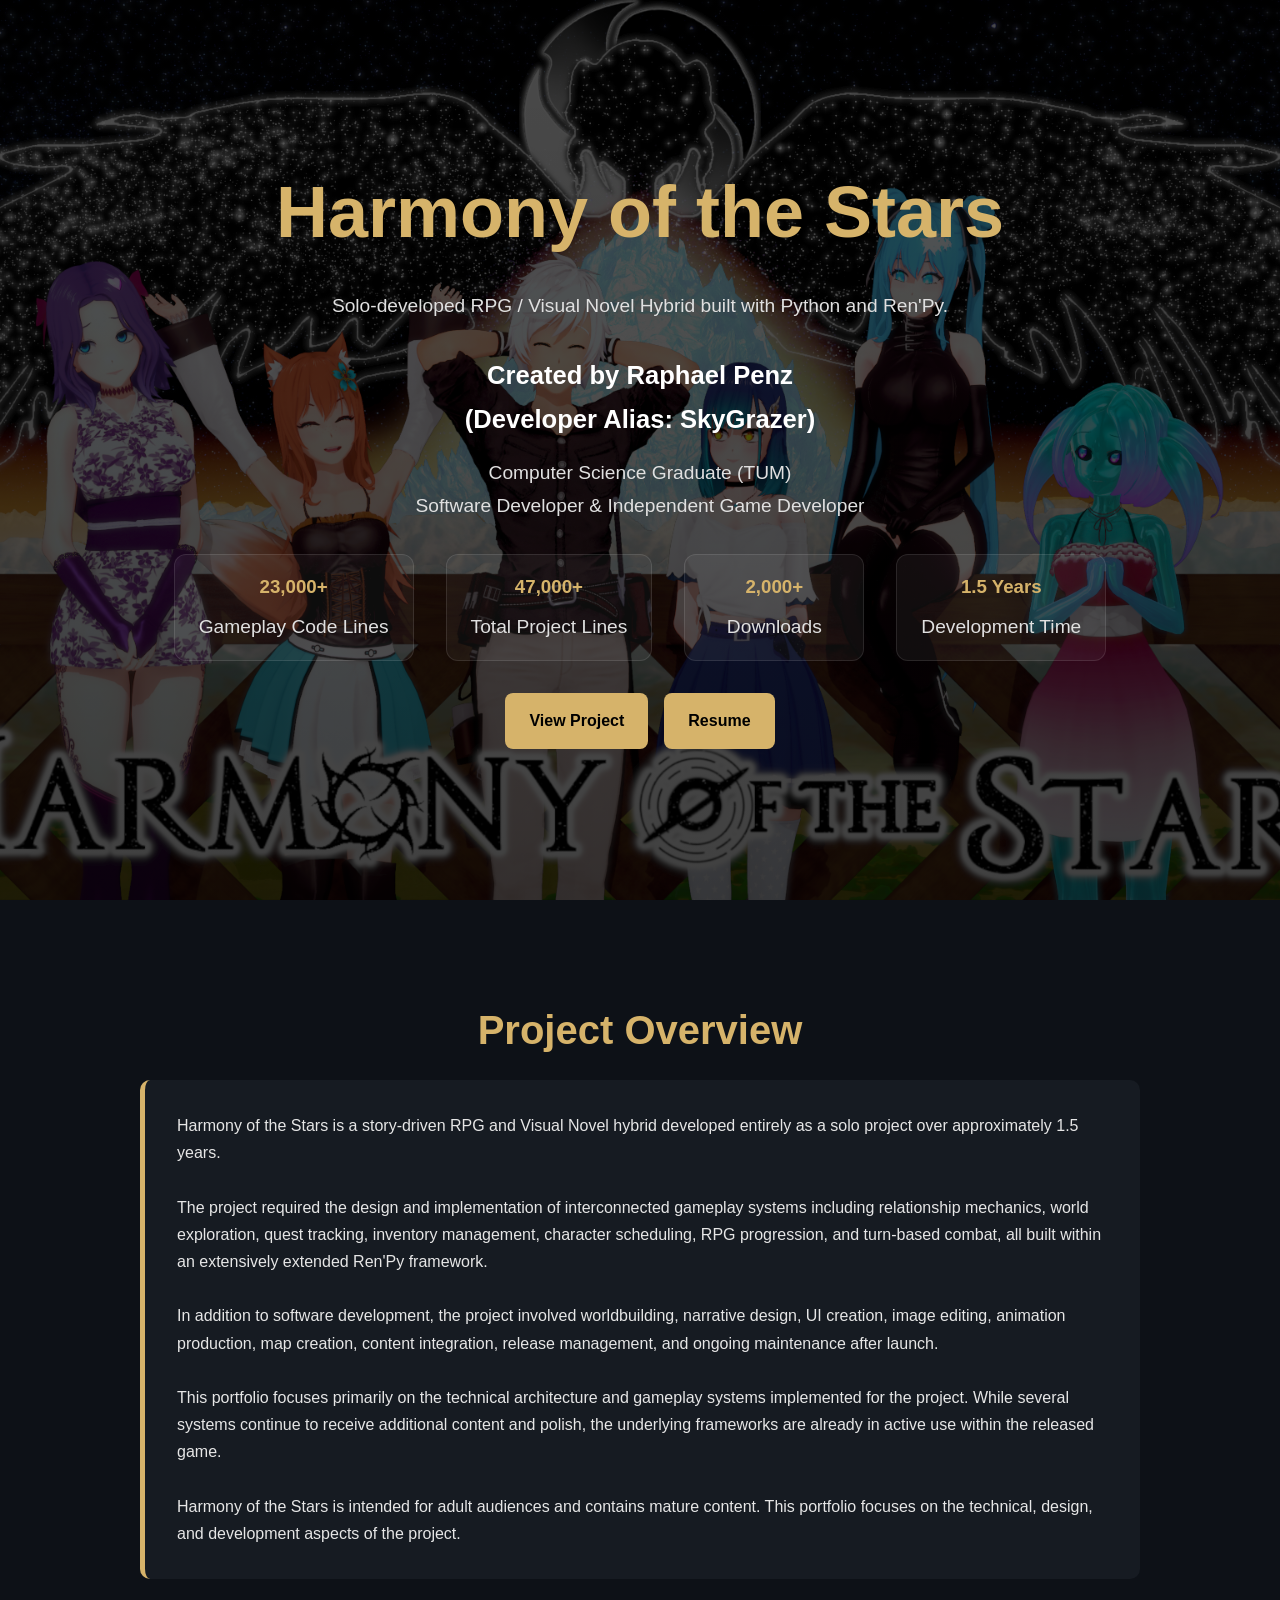
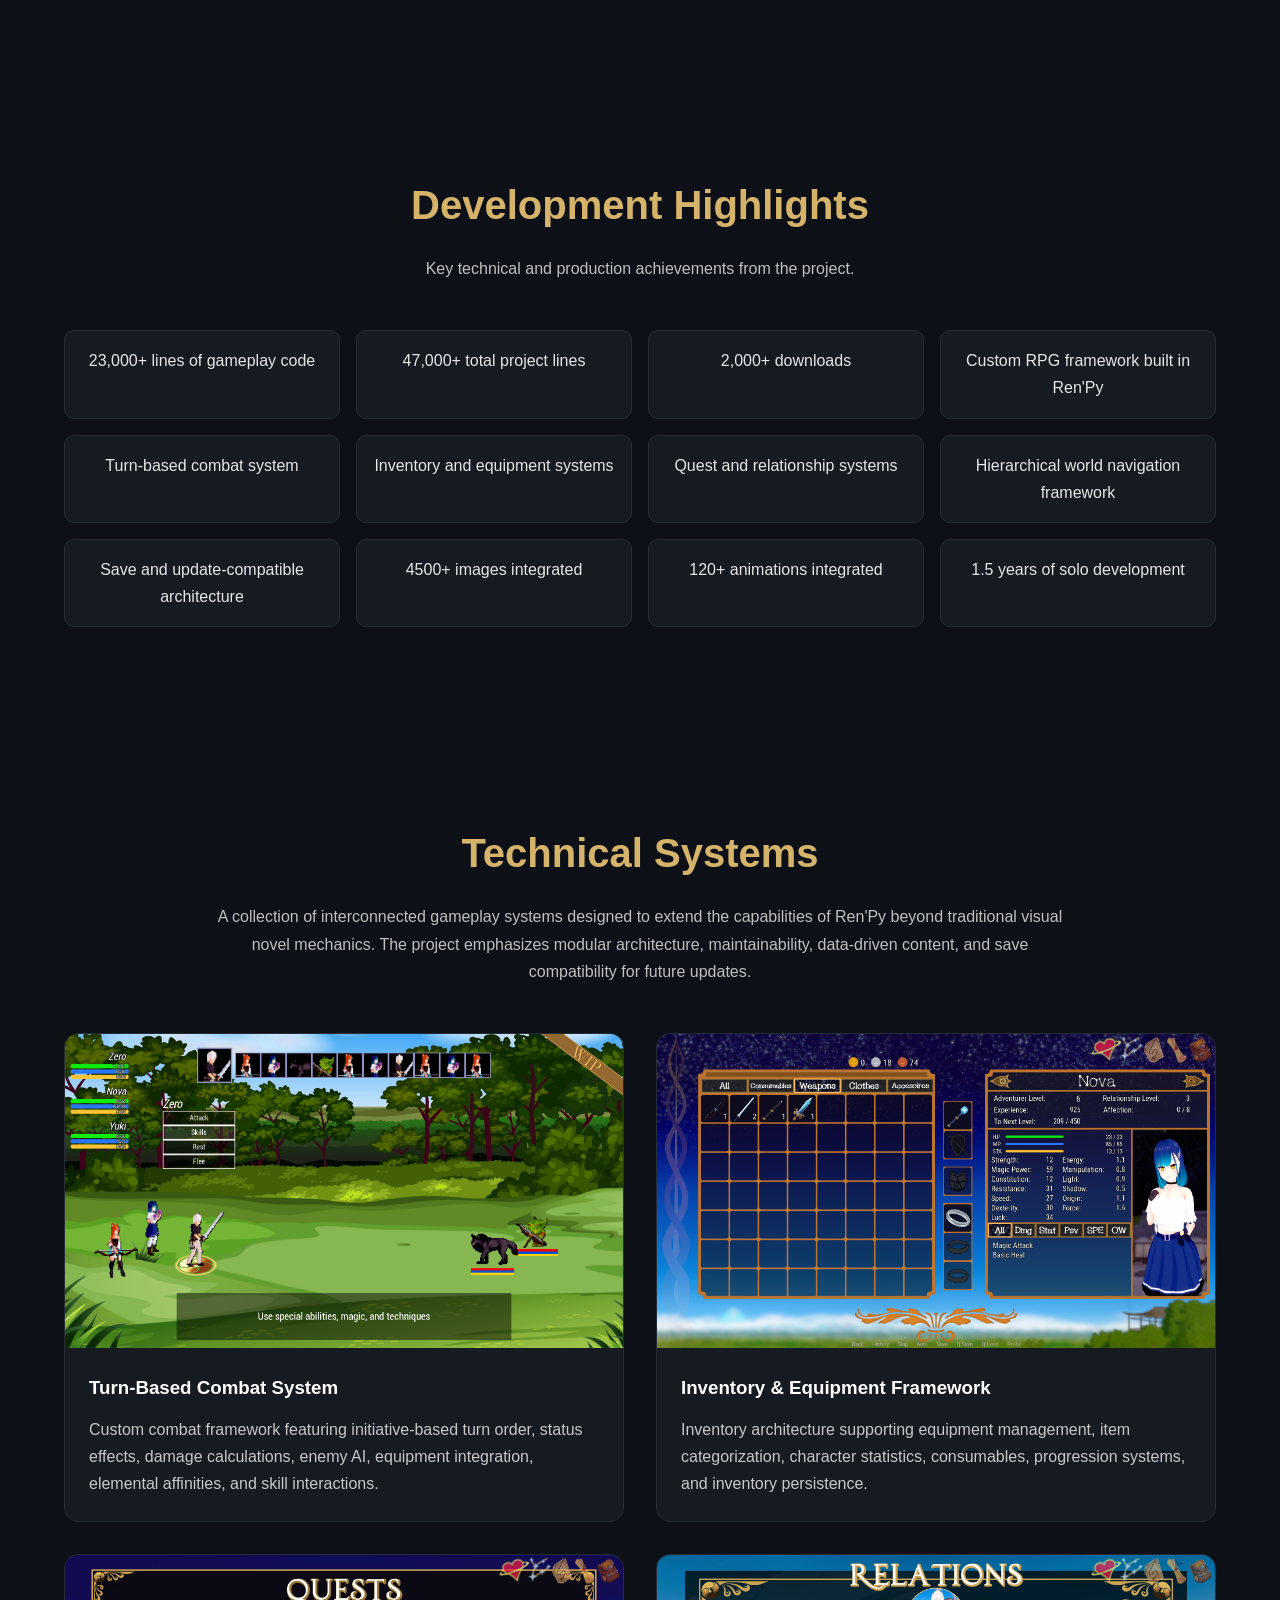
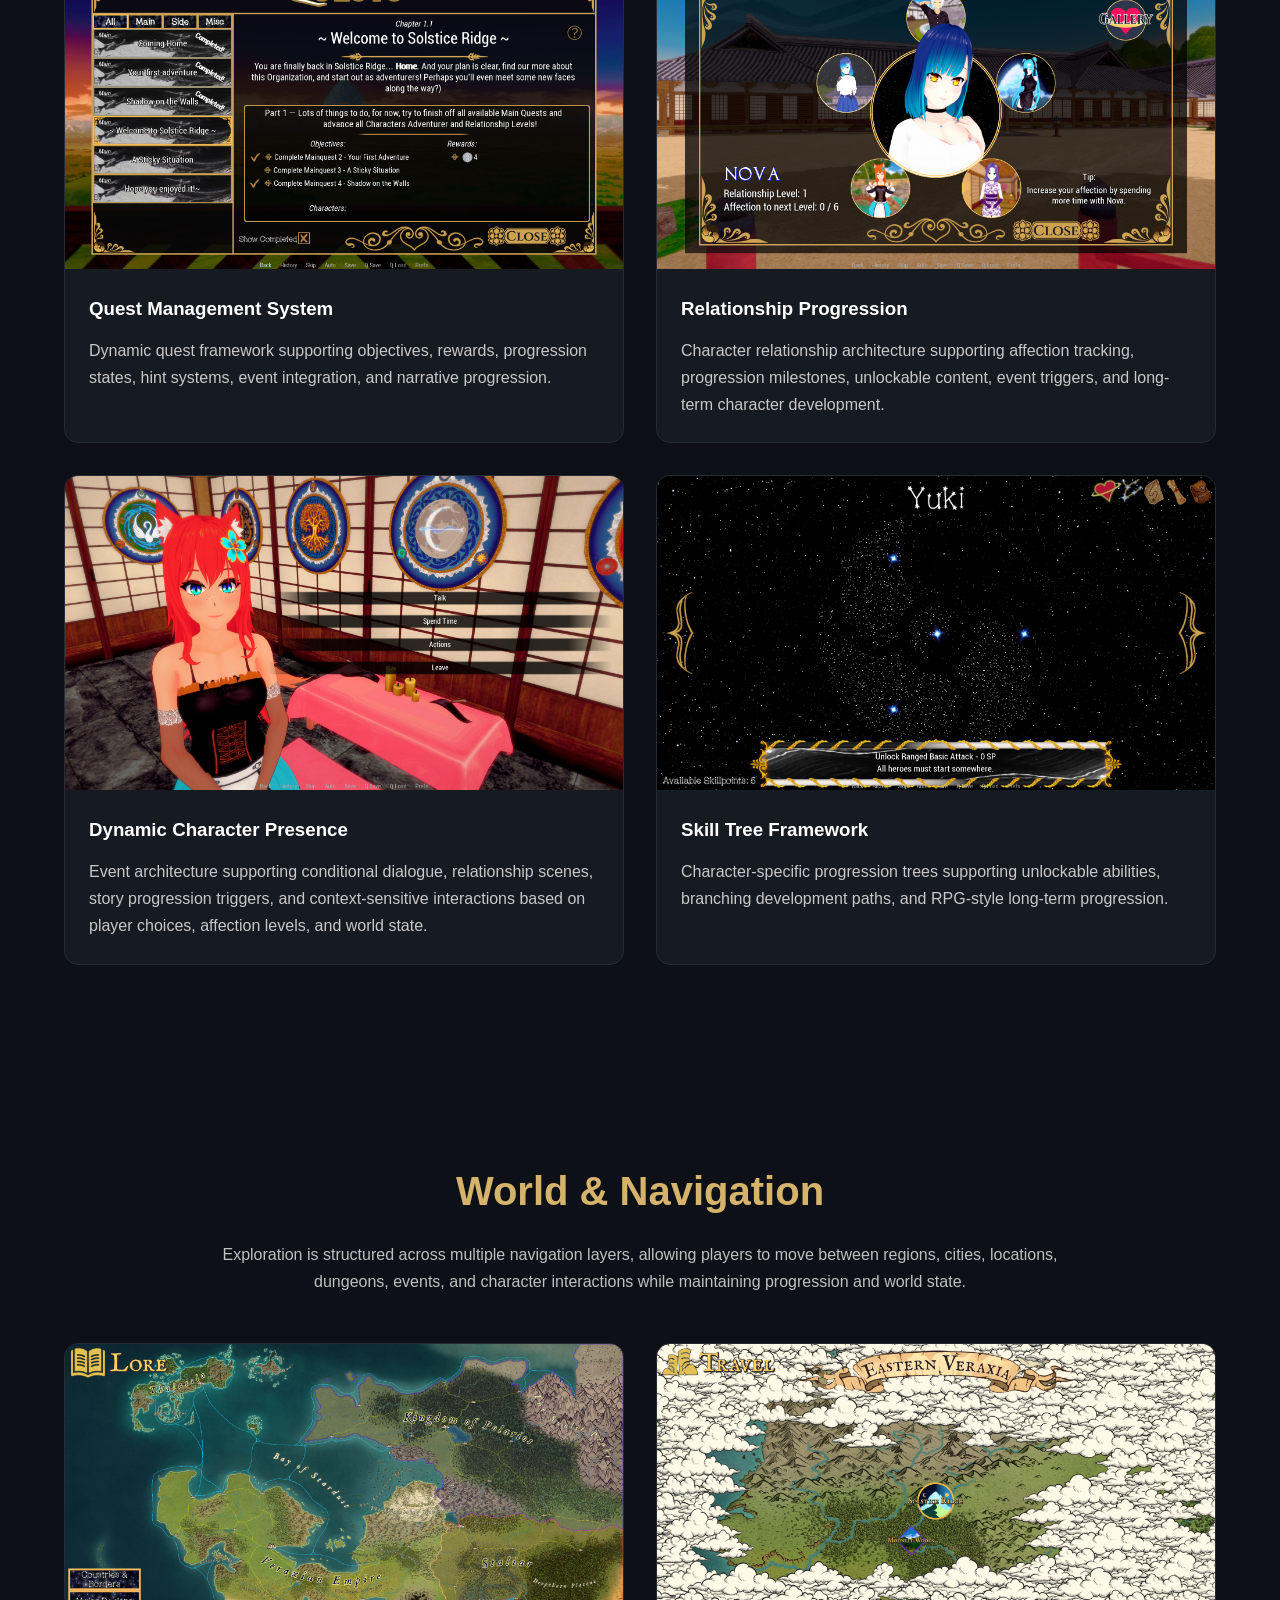
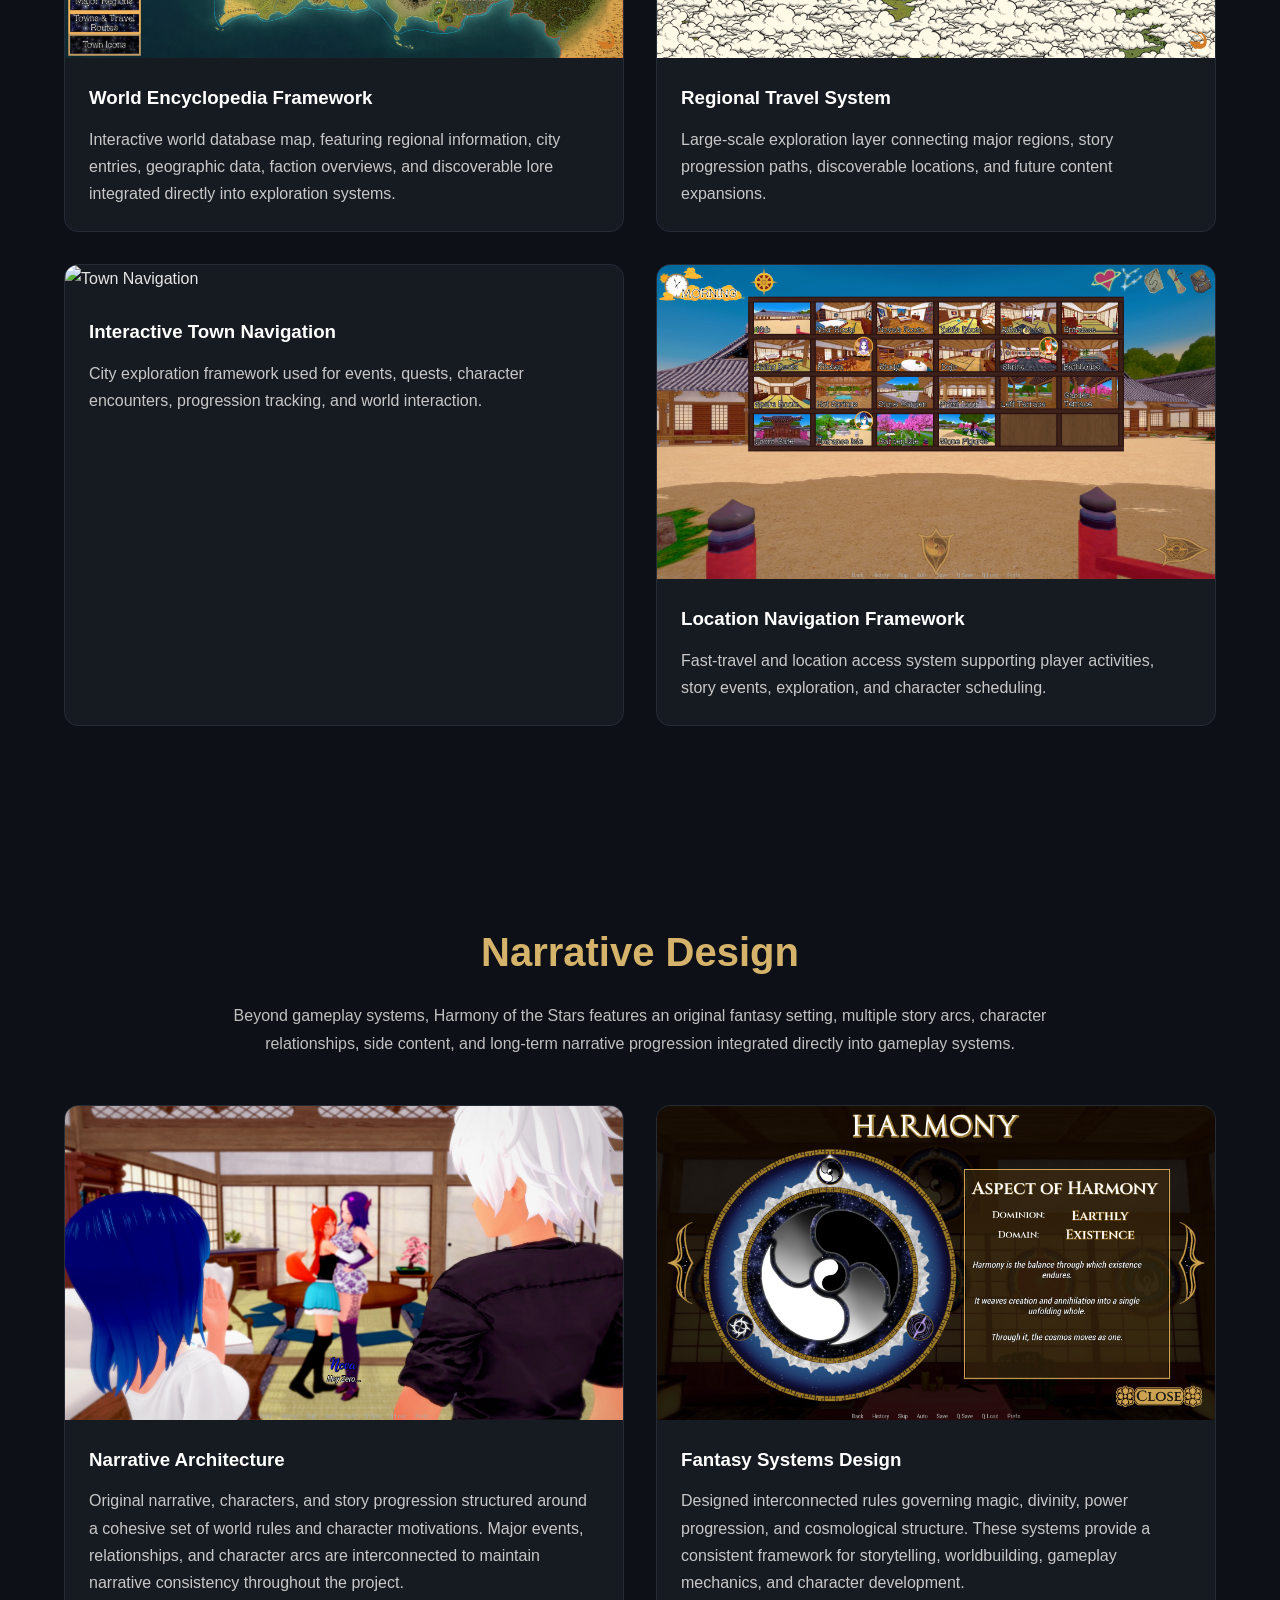
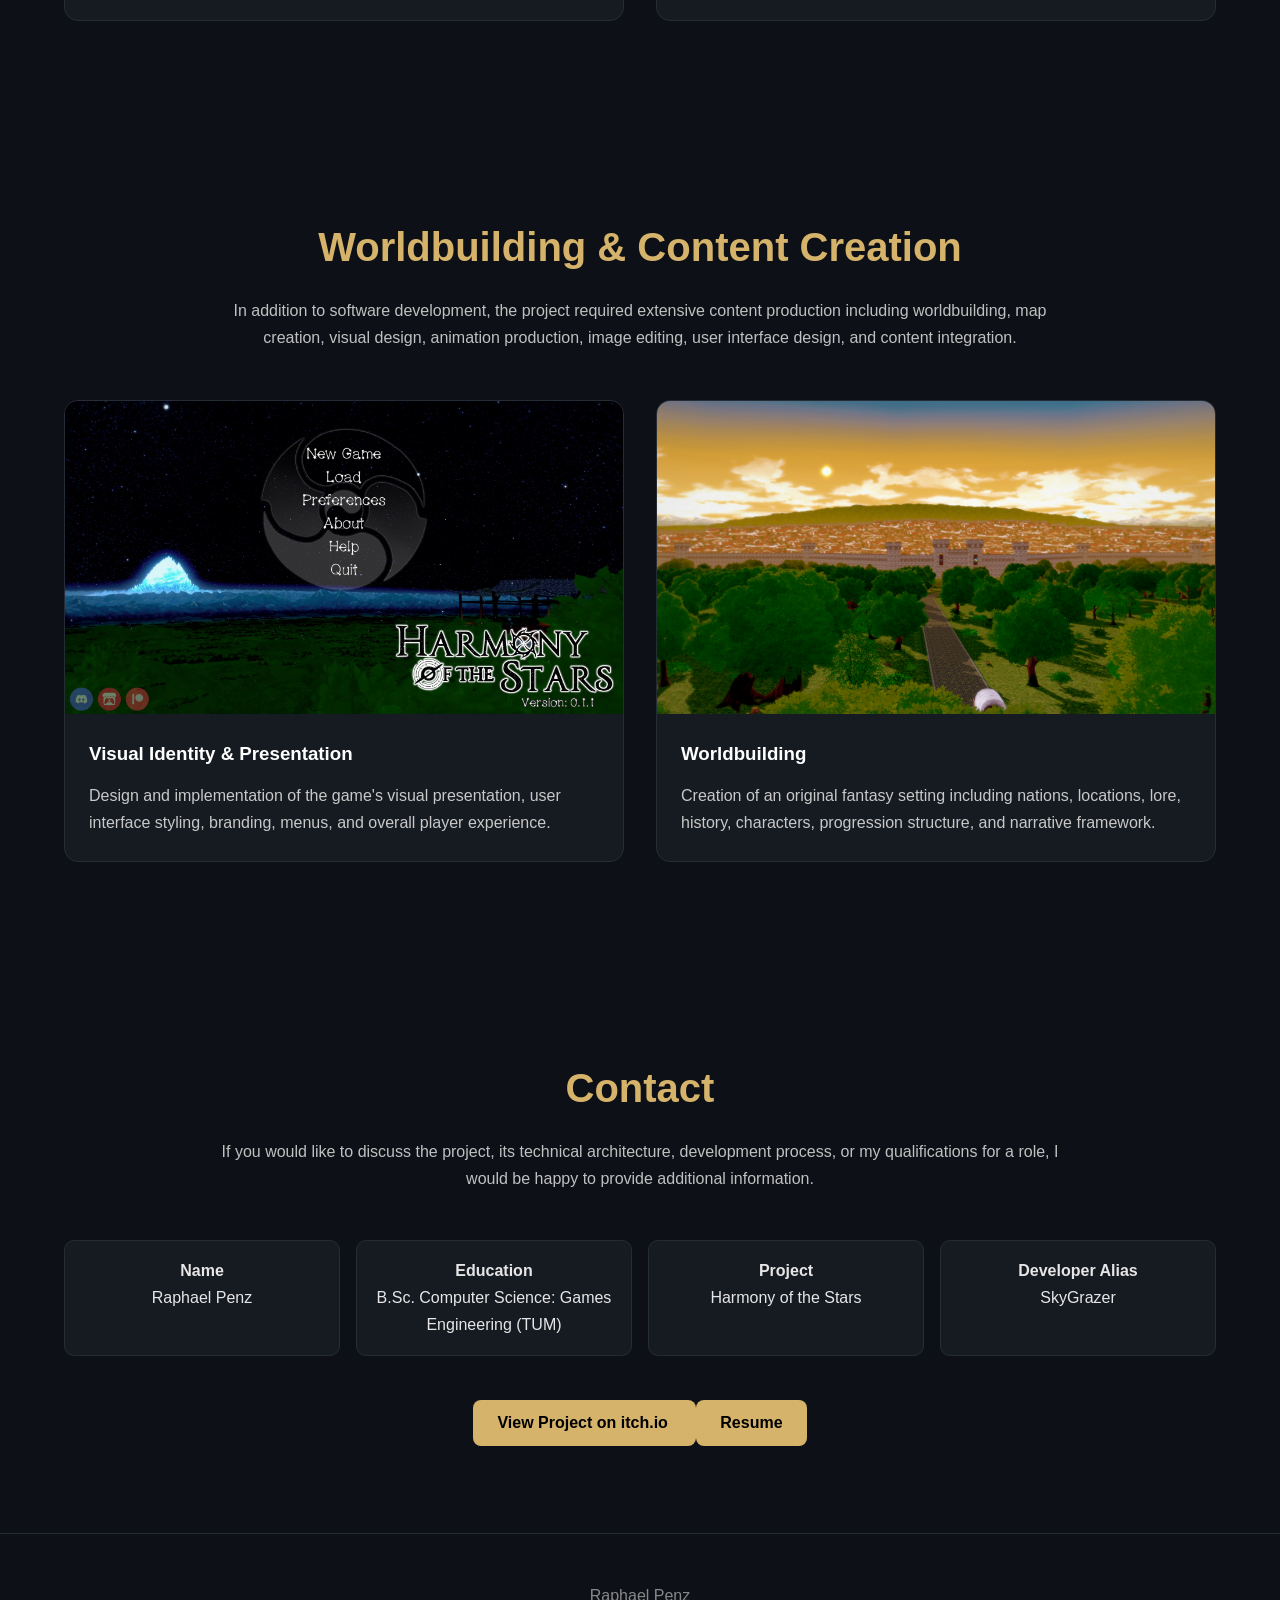
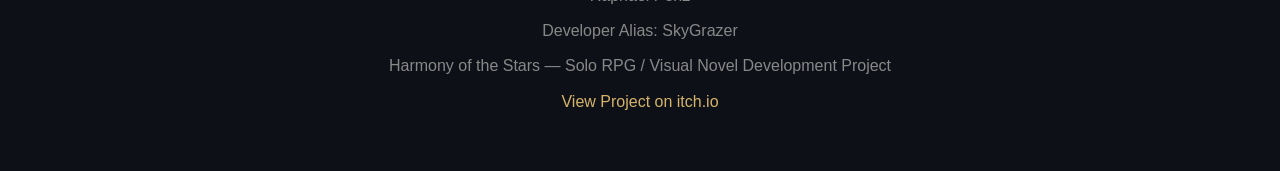
==== index.html @ 5ce5e2fe "Overhaul Improved all aspects of the site, added more images for rosters" ====
<!DOCTYPE html>
<html lang="en">

<head>
    <meta charset="UTF-8">
    <meta name="viewport" content="width=device-width, initial-scale=1.0">

    <title>Raphael Penz | Software Developer & Game Developer</title>

    <link rel="stylesheet" href="style.css">
</head>
<!-- ======================================
     IMAGE LIGHTBOX
======================================= -->

<div id="lightbox" class="lightbox">

    <span class="close-lightbox">&times;</span>

    <img id="lightbox-image" src="" alt="">

</div>

<script>

const images = document.querySelectorAll(".card img");

const lightbox = document.getElementById("lightbox");
const lightboxImage = document.getElementById("lightbox-image");
const closeLightbox = document.querySelector(".close-lightbox");

images.forEach(image => {

    image.addEventListener("click", () => {

        lightbox.style.display = "flex";
        lightboxImage.src = image.src;

    });

});

closeLightbox.addEventListener("click", () => {

    lightbox.style.display = "none";

});

lightbox.addEventListener("click", (e) => {

    if (e.target === lightbox) {

        lightbox.style.display = "none";

    }

});

document.addEventListener("keydown", (e) => {

    if (e.key === "Escape") {

        lightbox.style.display = "none";

    }

});

</script>
<body>

<!-- ======================================
     HERO
======================================= -->

<header>

    <div class="hero-content">

        <h1>Harmony of the Stars</h1>

        <p class="hero-role">
            Solo-developed RPG / Visual Novel Hybrid built with Python and Ren'Py.
        </p>

        <h2 class="project-title">
            Created by Raphael Penz 
            <br>
            (Developer Alias: SkyGrazer)
        </h2>

        <p class="project-subtitle">
            Computer Science Graduate (TUM)
            <br>
            Software Developer & Independent Game Developer
        </p>

        <!--
        <p class="alias-note">
            Released under the developer alias <strong>SkyGrazer</strong>
        </p>
        -->

        <div class="hero-stats">

            <div class="stat-box">
                <h3>23,000+</h3>
                <p>Gameplay Code Lines</p>
            </div>

            <div class="stat-box">
                <h3>47,000+</h3>
                <p>Total Project Lines</p>
            </div>

            <div class="stat-box">
                <h3>2,000+</h3>
                <p>Downloads</p>
            </div>

            <div class="stat-box">
                <h3>1.5 Years</h3>
                <p>Development Time</p>
            </div>

        </div>

        <div class="hero-buttons">

            <a href="https://skygrazer.itch.io/harmony-of-the-stars"
               target="_blank"
               class="button">

               View Project

            </a>

            <a href="RaphaelPenz_CV.pdf"
               class="button">

               Resume

            </a>

        </div>

    </div>

</header>

<!-- ======================================
     PROJECT OVERVIEW
======================================= -->

<section>

    <div class="container">

        <h2>Project Overview</h2>

        <div class="overview-box">

            <p>
                Harmony of the Stars is a story-driven RPG and Visual Novel hybrid
                developed entirely as a solo project over approximately 1.5 years.
            </p>

            <br>

            <p>
                The project required the design and implementation of interconnected 
                gameplay systems including relationship mechanics, world exploration, 
                quest tracking, inventory management, character scheduling, RPG progression, 
                and turn-based combat, all built within an extensively extended Ren'Py framework.
            </p>

            <br>

            <p>
                In addition to software development, the project involved
                worldbuilding, narrative design, UI creation, image editing,
                animation production, map creation, content integration,
                release management, and ongoing maintenance after launch.
            </p>

            <br>

            <p>
                This portfolio focuses primarily on the technical architecture and gameplay
                systems implemented for the project. While several systems continue to receive
                additional content and polish, the underlying frameworks are already in active
                use within the released game.
            </p>

            <br>

            <p>
                Harmony of the Stars is intended for adult audiences and contains
                mature content. This portfolio focuses on the technical,
                design, and development aspects of the project.
            </p>

        </div>

    </div>

</section>

<!-- ======================================
     DEVELOPMENT HIGHLIGHTS
======================================= -->

<section>

    <div class="container">

        <h2>Development Highlights</h2>

        <p class="section-intro">
            Key technical and production achievements from the project.
        </p>

        <div class="highlights">

            <div class="highlight">23,000+ lines of gameplay code</div>

            <div class="highlight">47,000+ total project lines</div>

            <div class="highlight">2,000+ downloads</div>

            <div class="highlight">Custom RPG framework built in Ren'Py</div>

            <div class="highlight">Turn-based combat system</div>

            <div class="highlight">Inventory and equipment systems</div>

            <div class="highlight">Quest and relationship systems</div>

            <div class="highlight">Hierarchical world navigation framework</div>

            <div class="highlight">Save and update-compatible architecture</div>

            <div class="highlight">4500+ images integrated</div>

            <div class="highlight">120+ animations integrated</div>

            <div class="highlight">1.5 years of solo development</div>

        </div>

    </div>

</section>

<!-- ======================================
     TECHNICAL SYSTEMS
======================================= -->

<section>

    <div class="container">

        <h2>Technical Systems</h2>

        <p class="section-intro">
            A collection of interconnected gameplay systems designed to extend
            the capabilities of Ren'Py beyond traditional visual novel mechanics.
            The project emphasizes modular architecture, maintainability,
            data-driven content, and save compatibility for future updates.
        </p>

        <div class="card-grid">

            <div class="card">

                <img src="images/combat.png" alt="Combat System">

                <div class="card-content">

                    <h3>Turn-Based Combat System</h3>

                    <p>
                        Custom combat framework featuring initiative-based turn
                        order, status effects, damage calculations, enemy AI,
                        equipment integration, elemental affinities, and skill
                        interactions.
                    </p>

                </div>

            </div>

            <div class="card">

                <img src="images/inventory.png" alt="Inventory System">

                <div class="card-content">

                    <h3>Inventory & Equipment Framework</h3>

                    <p>
                        Inventory architecture supporting equipment management,
                        item categorization, character statistics, consumables,
                        progression systems, and inventory persistence.
                    </p>

                </div>

            </div>

            <div class="card">

                <img src="images/quests.png" alt="Quest System">

                <div class="card-content">

                    <h3>Quest Management System</h3>

                    <p>
                        Dynamic quest framework supporting objectives, rewards,
                        progression states, hint systems, event integration,
                        and narrative progression.
                    </p>

                </div>

            </div>

            <div class="card">

                <img src="images/relations.png" alt="Relationship System">

                <div class="card-content">

                    <h3>Relationship Progression</h3>

                    <p>
                        Character relationship architecture supporting affection
                        tracking, progression milestones, unlockable content,
                        event triggers, and long-term character development.
                    </p>

                </div>

            </div>

            <div class="card">

                <img src="images/characters.png" alt="Character Event System">

                <div class="card-content">

                <h3>Dynamic Character Presence</h3>

                    <p>
                        Event architecture supporting conditional dialogue,
                        relationship scenes, story progression triggers,
                        and context-sensitive interactions based on player
                        choices, affection levels, and world state.
                    </p>

                </div>

            </div>


            <div class="card">

                <img src="images/skilltree.png" alt="Skill Trees">

                <div class="card-content">

                    <h3>Skill Tree Framework</h3>

                    <p>
                        Character-specific progression trees supporting
                        unlockable abilities, branching development paths,
                        and RPG-style long-term progression.
                    </p>

                </div>

            </div>

        </div>

    </div>

</section>

<!-- ======================================
     WORLD & NAVIGATION
======================================= -->

<section>

    <div class="container">

        <h2>World & Navigation</h2>

        <p class="section-intro">
            Exploration is structured across multiple navigation layers,
            allowing players to move between regions, cities, locations,
            dungeons, events, and character interactions while maintaining
            progression and world state.
        </p>

        <div class="card-grid">

            <div class="card">

                <img src="images/worldatlas.png" alt="Lore View">

                <div class="card-content">

                    <h3>World Encyclopedia Framework</h3>

                    <p>
                        Interactive world database map, featuring regional information,
                        city entries, geographic data, faction overviews, and discoverable
                        lore integrated directly into exploration systems.
                    </p>

                </div>

            </div>

            <div class="card">

                <img src="images/worldtravel.png" alt="Regional Travel">

                <div class="card-content">

                    <h3>Regional Travel System</h3>

                    <p>
                        Large-scale exploration layer connecting major regions,
                        story progression paths, discoverable locations,
                        and future content expansions.
                    </p>

                </div>

            </div>

            <div class="card">

                <img src="images/townmap.png" alt="Town Navigation">

                <div class="card-content">

                    <h3>Interactive Town Navigation</h3>

                    <p>
                        City exploration framework used for events, quests,
                        character encounters, progression tracking, and
                        world interaction.
                    </p>

                </div>

            </div>

            <div class="card">

                <img src="images/quicknav.png" alt="Location Navigation">

                <div class="card-content">

                    <h3>Location Navigation Framework</h3>

                    <p>
                        Fast-travel and location access system supporting
                        player activities, story events, exploration,
                        and character scheduling.
                    </p>

                </div>

            </div>

        </div>

    </div>

</section>
<!-- ======================================
     NARRATIVE DESIGN
======================================= -->

<section>

    <div class="container">

        <h2>Narrative Design</h2>

        <p class="section-intro">
            Beyond gameplay systems, Harmony of the Stars features an original
            fantasy setting, multiple story arcs, character relationships,
            side content, and long-term narrative progression integrated
            directly into gameplay systems.
        </p>

        <div class="card-grid">

            <div class="card">

                <img src="images/story2.png" alt="Story Scene">

                <div class="card-content">

                    <h3>Narrative Architecture</h3>

                    <p>
                        Original narrative, characters, and story progression structured
                        around a cohesive set of world rules and character motivations.
                        Major events, relationships, and character arcs are interconnected
                        to maintain narrative consistency throughout the project.
                    </p>

                </div>

            </div>

            <div class="card">

                <img src="images/story3.png" alt="Harmony Overview">

                <div class="card-content">

                    <h3>Fantasy Systems Design</h3>

                    <p>
                        Designed interconnected rules governing magic, divinity,
                        power progression, and cosmological structure. These systems
                        provide a consistent framework for storytelling, worldbuilding,
                        gameplay mechanics, and character development.
                    </p>

                </div>

            </div>

        </div>

    </div>

</section>

<!-- ======================================
     WORLDBUILDING & CONTENT CREATION
======================================= -->

<section>

    <div class="container">

        <h2>Worldbuilding & Content Creation</h2>

        <p class="section-intro">
            In addition to software development, the project required extensive
            content production including worldbuilding, map creation,
            visual design, animation production, image editing,
            user interface design, and content integration.
        </p>

        <div class="card-grid">

            <div class="card">

                <img src="images/mainmenu.png" alt="Main Menu">

                <div class="card-content">

                    <h3>Visual Identity & Presentation</h3>

                    <p>
                        Design and implementation of the game's visual
                        presentation, user interface styling, branding,
                        menus, and overall player experience.
                    </p>

                </div>

            </div>

            <div class="card">

                <img src="images/worldbuilding.png" alt="World Building">

                <div class="card-content">

                    <h3>Worldbuilding</h3>

                    <p>
                        Creation of an original fantasy setting including
                        nations, locations, lore, history, characters,
                        progression structure, and narrative framework.
                    </p>

                </div>

            </div>

        </div>

    </div>

</section>

<!-- ======================================
     CONTACT
======================================= -->

<section>

    <div class="container">

        <h2>Contact</h2>

        <p class="section-intro">
            If you would like to discuss the project, its technical architecture, development process, or my qualifications for a role, I would be happy to provide additional information.
        </p>

        <div class="highlights">

            <div class="highlight">
                <strong>Name</strong><br>
                Raphael Penz
            </div>

            <div class="highlight">
                <strong>Education</strong><br>
                B.Sc. Computer Science: Games Engineering (TUM)
            </div>

            <div class="highlight">
                <strong>Project</strong><br>
                Harmony of the Stars
            </div>

            <div class="highlight">
                <strong>Developer Alias</strong><br>
                SkyGrazer
            </div>

        </div>

        <br><br>

        <div style="text-align:center;">

            <a href="https://skygrazer.itch.io/harmony-of-the-stars"
               target="_blank"
               class="button">

                View Project on itch.io

            </a>

            <a href="RaphaelPenz_CV.pdf"
               class="button">

                Resume

            </a>

        </div>

    </div>

</section>

<!-- ======================================
     FOOTER
======================================= -->

<footer>

    <div class="container">

        <p>
            Raphael Penz
        </p>

        <p>
            Developer Alias: SkyGrazer
        </p>

        <p>
            Harmony of the Stars — Solo RPG / Visual Novel Development Project
        </p>

        <p>
            <a href="https://skygrazer.itch.io/harmony-of-the-stars"
               target="_blank">

                View Project on itch.io

            </a>
        </p>

    </div>

</footer>

</body>

</html>
---- style.css ----
/* =========================
   Global
========================= */

* {
    margin: 0;
    padding: 0;
    box-sizing: border-box;
}

html {
    scroll-behavior: smooth;
}

body {
    background: #0d1117;
    color: #e6e6e6;
    font-family: "Segoe UI", sans-serif;
    line-height: 1.7;
}

/* =========================
   Layout
========================= */

.container {
    width: 90%;
    max-width: 1200px;
    margin: auto;
}

section {
    padding: 6rem 0;
}

/* =========================
   Typography
========================= */

section h2 {
    font-size: 2.5rem;
    margin-bottom: 1rem;
    color: #d6b36a;
    text-align: center;
}

.section-intro {
    max-width: 850px;
    margin: 0 auto 3rem auto;
    color: #c0c0c0;
    text-align: center;
}

/* =========================
   Links
========================= */

a {
    color: #d6b36a;
    text-decoration: none;
}

a:hover {
    color: #f2d28a;
}

/* =========================
   Hero Section
========================= */

header {
    min-height: 100vh;
    display: flex;
    align-items: center;
    justify-content: center;
    text-align: center;

    background:
        linear-gradient(
            rgba(0,0,0,0.65),
            rgba(0,0,0,0.75)
        ),
        url("images/banner.png");

    background-size: cover;
    background-position: center;
}

.hero-content h1 {
    font-size: 4.5rem;
    margin-bottom: 1rem;
    color: #d6b36a;
}

.hero-content p {
    font-size: 1.2rem;
    max-width: 800px;
    margin: auto;
    color: #e0e0e0;
    /*color: #d0d0d0;*/
}

.hero-role {
    font-size: 1.2rem;
    margin-bottom: 2rem;
}

.project-title {
    margin-top: 2rem;
    margin-bottom: 1rem;
    font-size: 1.6rem;
    color: #ffffff;
}

.project-subtitle {
    max-width: 800px;
    margin: auto;
}

.alias-note {
    margin-top: 1rem;
    opacity: 0.8;
    font-size: 1rem;
}

/* =========================
   Hero Stats
========================= */

.hero-stats {
    margin-top: 2rem;
    display: flex;
    justify-content: center;
    gap: 2rem;
    flex-wrap: wrap;
}

.stat-box {
    background: rgba(255,255,255,0.05);
    border: 1px solid rgba(255,255,255,0.1);
    padding: 1rem 1.5rem;
    border-radius: 12px;
    min-width: 180px;
}

.stat-box h3 {
    color: #d6b36a;
    margin-bottom: 0.5rem;
}

/* =========================
   Buttons
========================= */

.hero-buttons {
    margin-top: 2rem;
    display: flex;
    justify-content: center;
    gap: 1rem;
    flex-wrap: wrap;
}

.button {
    background: #d6b36a;
    color: #000;
    padding: 0.9rem 1.5rem;
    border-radius: 8px;
    font-weight: bold;
    transition: 0.25s ease;
}

.button:hover {
    background: #f2d28a;
    transform: translateY(-2px);
}

/* =========================
   Overview
========================= */

.overview-box {
    background: #161b22;
    border-left: 5px solid #d6b36a;
    padding: 2rem;
    border-radius: 10px;
    max-width: 1000px;
    margin: auto;
}

/* =========================
   Highlights
========================= */

.highlights {
    display: grid;
    grid-template-columns: repeat(auto-fit, minmax(250px, 1fr));
    gap: 1rem;
}

.highlight {
    background: #161b22;
    padding: 1rem;
    border-radius: 10px;
    border: 1px solid #252c36;
    text-align: center;
    transition: 0.25s ease;
}

.highlight:hover {
    border-color: #d6b36a;
    transform: translateY(-3px);
}

/* =========================
   Cards
========================= */

.card-grid {
    display: grid;
    grid-template-columns: repeat(auto-fit, minmax(400px, 1fr));
    gap: 2rem;
}

.card {
    background: #161b22;
    border: 1px solid #252c36;
    border-radius: 14px;
    overflow: hidden;
    transition: 0.25s ease;
}

.card:hover {
    transform: translateY(-5px);
    border-color: #d6b36a;
}

.card img {
    width: 100%;
    display: block;
    cursor: pointer;
}

.card-content {
    padding: 1.5rem;
}

.card-content h3 {
    color: #ffffff;
    margin-bottom: 0.75rem;
}

.card-content p {
    color: #c8c8c8;
}

/* =========================
   Lightbox
========================= */

.lightbox {
    display: none;
    position: fixed;
    inset: 0;

    width: 100%;
    height: 100%;

    background: rgba(0, 0, 0, 0.92);

    justify-content: center;
    align-items: center;

    z-index: 9999;
}

.lightbox img {
    max-width: 90%;
    max-height: 90%;
    border-radius: 12px;

    box-shadow:
        0 0 40px rgba(0,0,0,0.5);
}

.close-lightbox {
    position: absolute;
    top: 20px;
    right: 40px;

    font-size: 3rem;
    color: white;

    cursor: pointer;
}

/* =========================
   Contact
========================= */

.contact-links {
    display: flex;
    justify-content: center;
    gap: 1rem;
    flex-wrap: wrap;

    margin-top: 2rem;
}

/* =========================
   Footer
========================= */

footer {
    padding: 3rem 0;
    text-align: center;

    border-top: 1px solid #252c36;

    color: #888;
}

footer p {
    margin-bottom: 0.5rem;
}

/* =========================
   Responsive
========================= */

@media (max-width: 768px) {

    .hero-content h1 {
        font-size: 2.5rem;
    }

    .project-title {
        font-size: 2rem;
    }

    .card-grid {
        grid-template-columns: 1fr;
    }

    .hero-buttons {
        flex-direction: column;
        align-items: center;
    }

    section {
        padding: 4rem 0;
    }
}
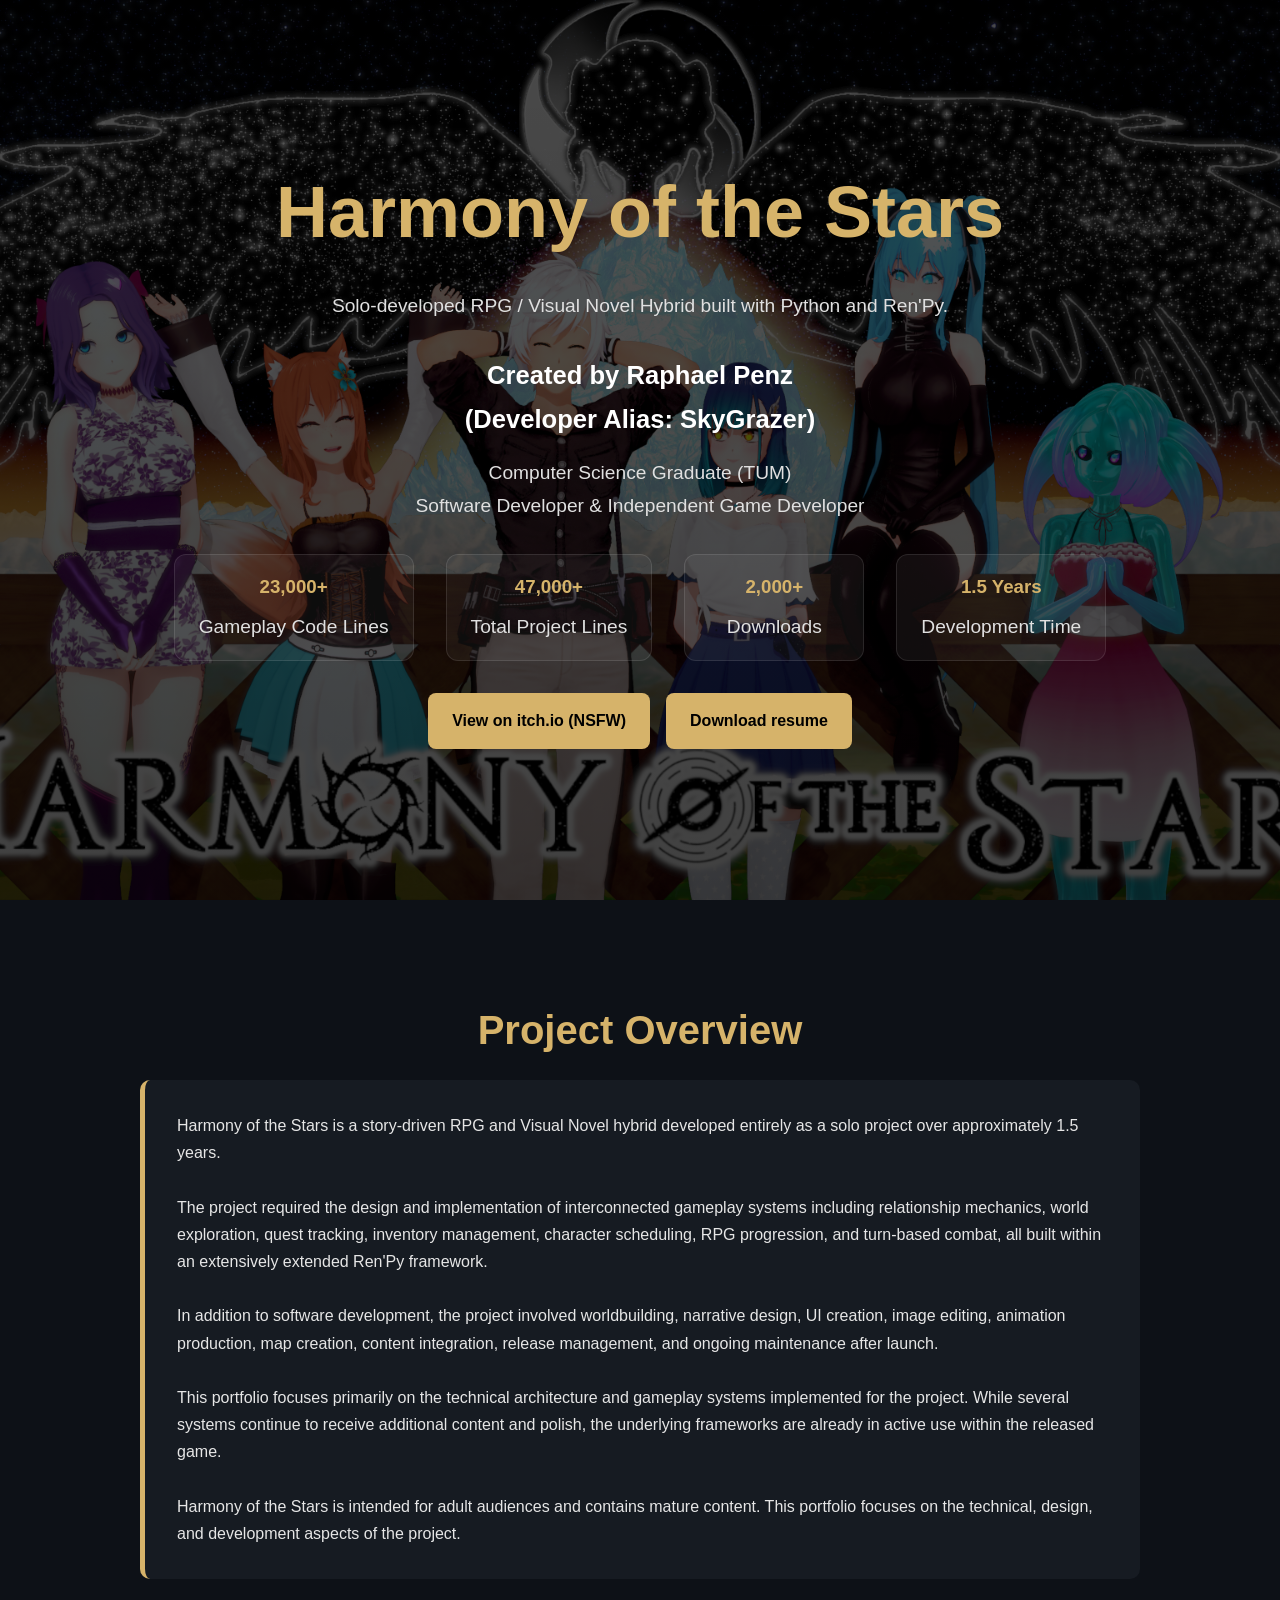
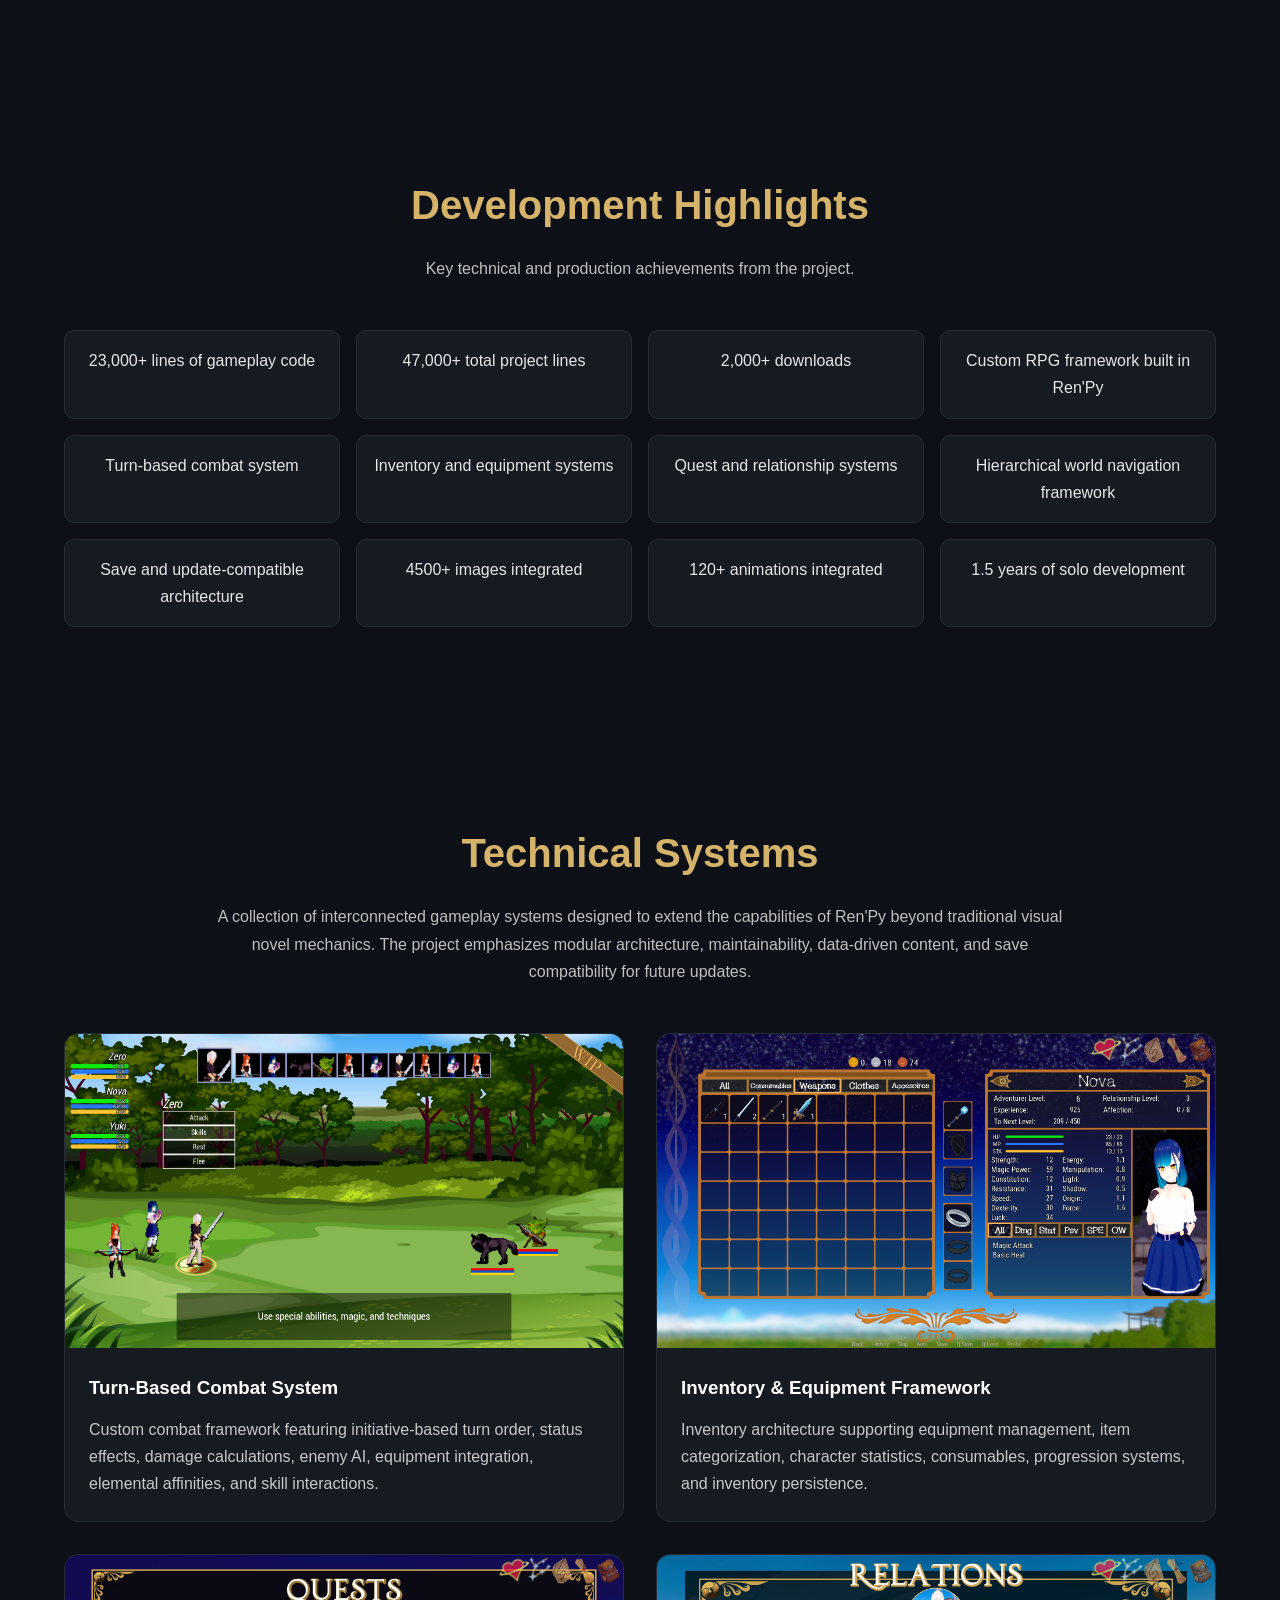
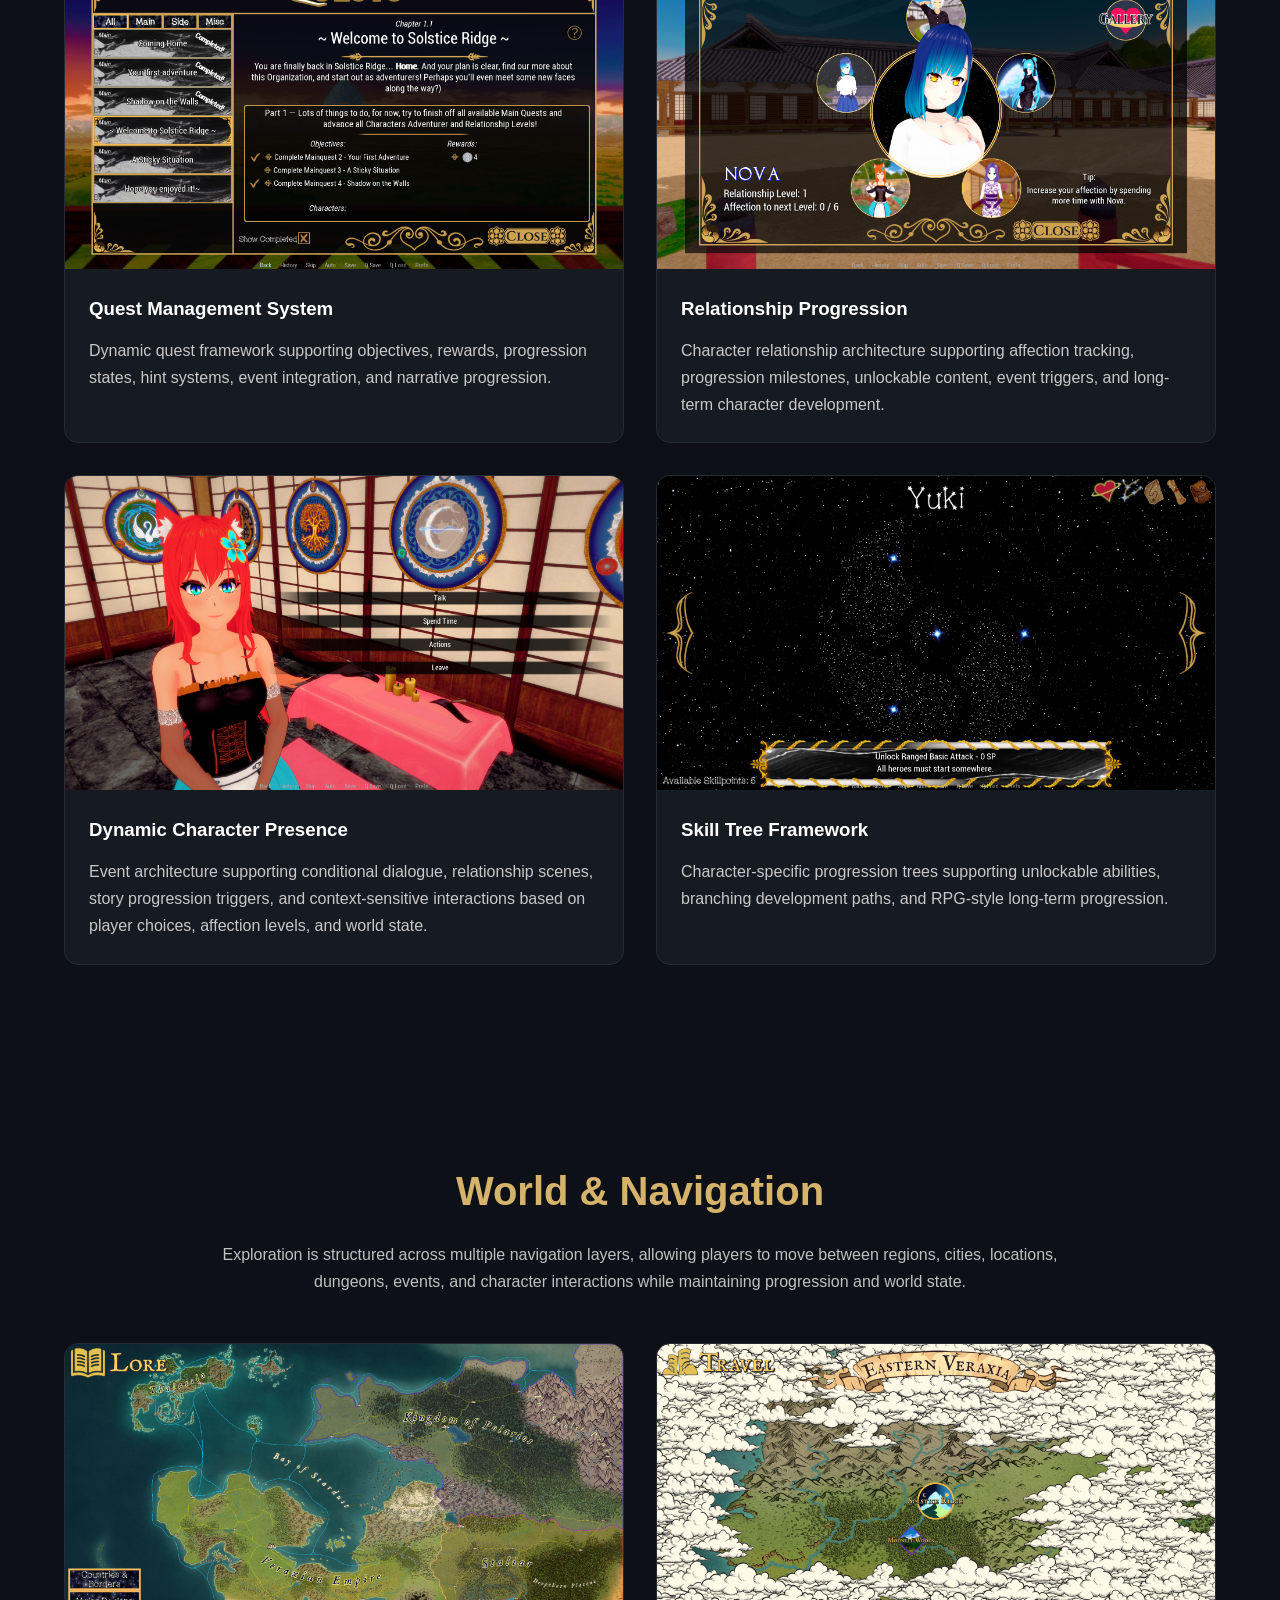
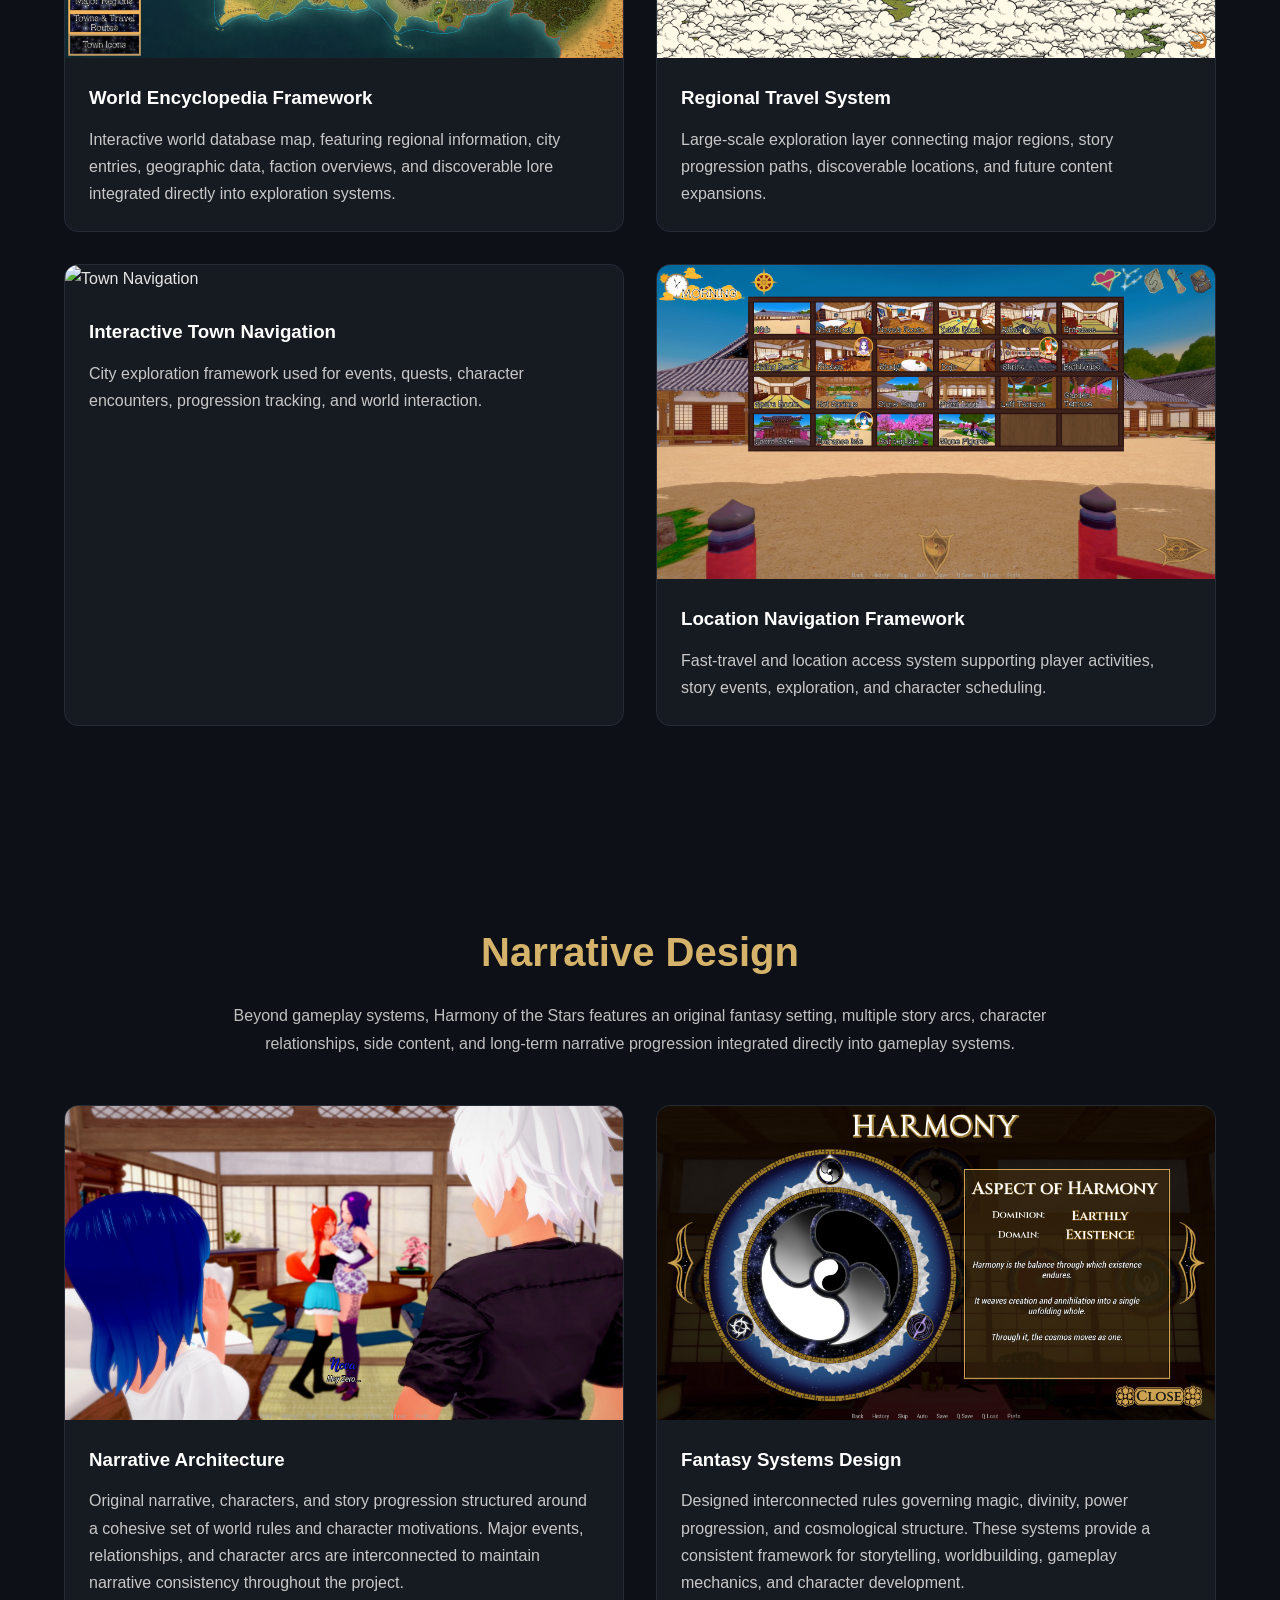
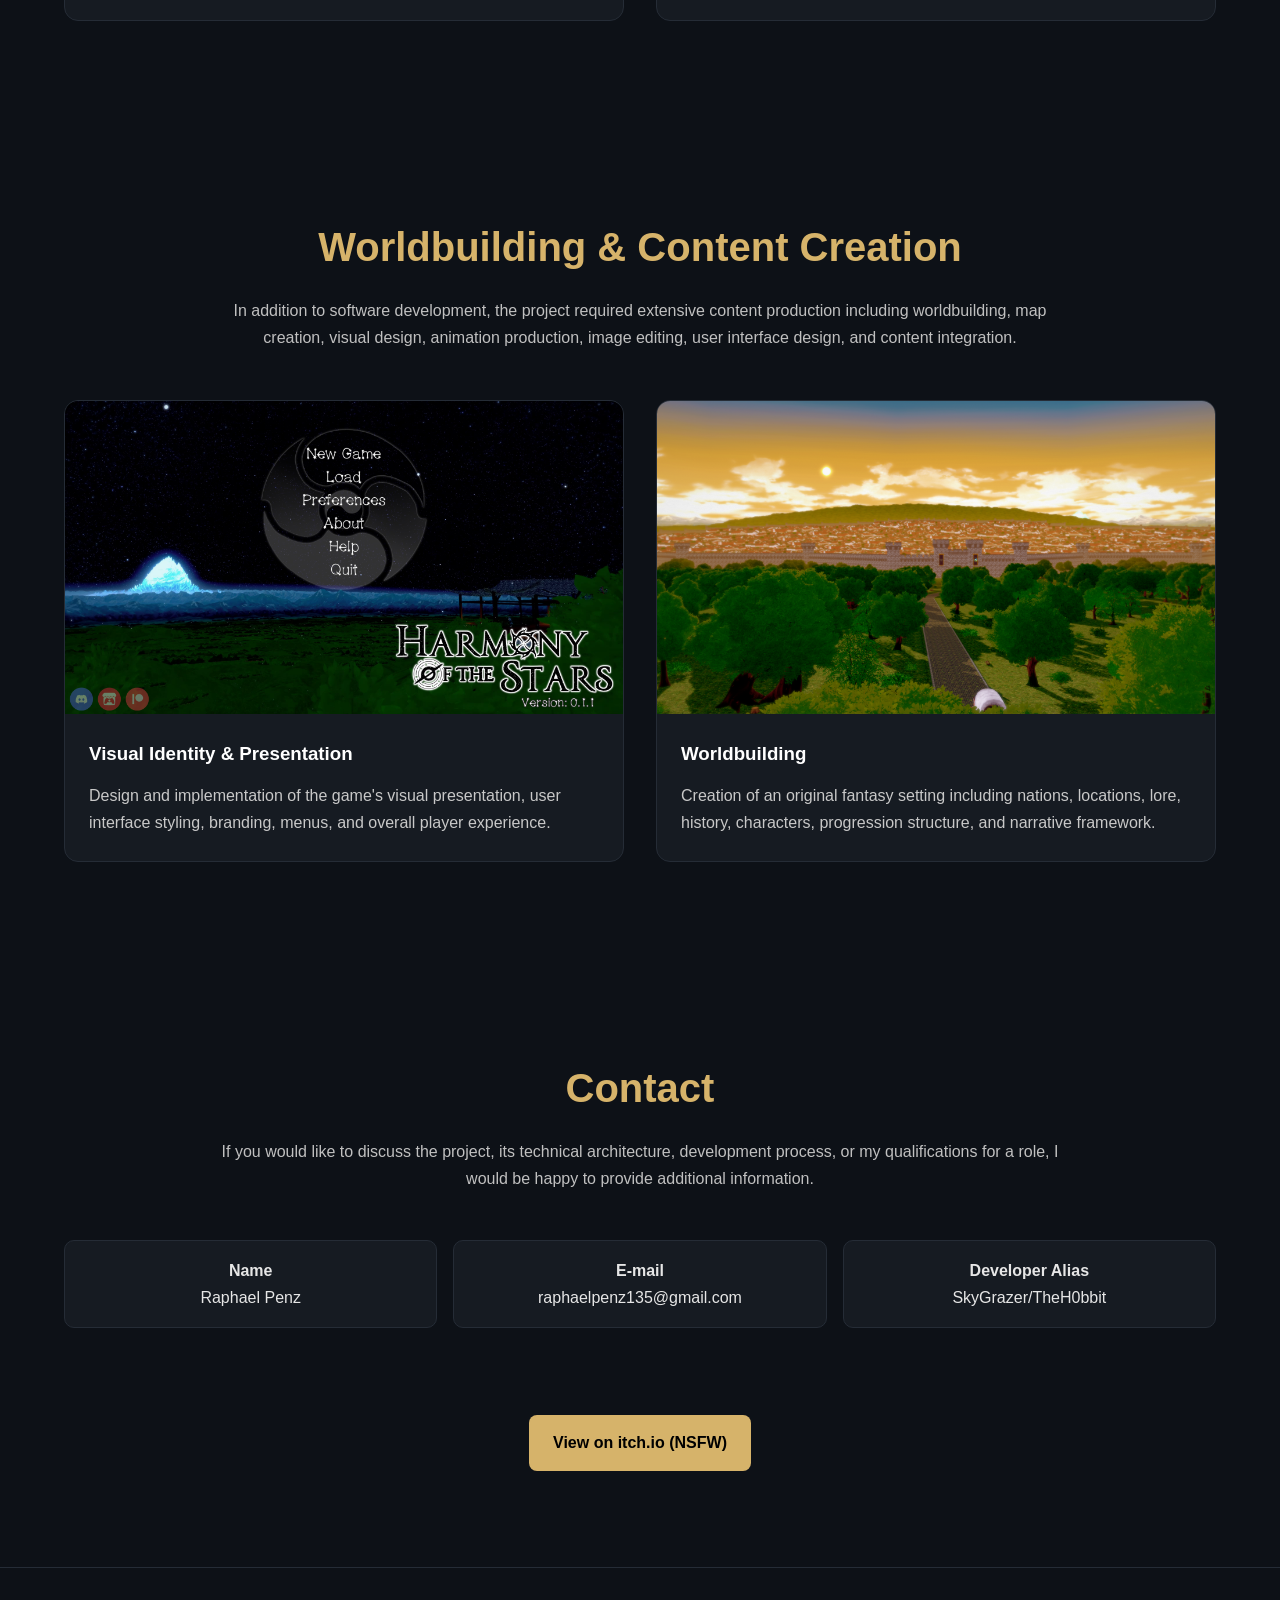
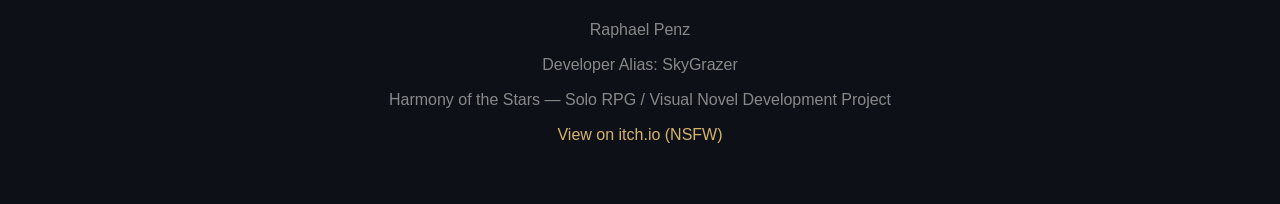
==== commit b3b34230: "Small Updates + added Resume v1" ====
--- a/index.html
+++ b/index.html
@@ -5,7 +5,9 @@
     <meta charset="UTF-8">
     <meta name="viewport" content="width=device-width, initial-scale=1.0">
 
-    <title>Raphael Penz | Software Developer & Game Developer</title>
+    <title>Harmony of the Stars | Raphael Penz | Software & Game Developer</title>
+
+     <link rel="icon" type="image/png" href="favicon.png">
 
     <link rel="stylesheet" href="style.css">
 </head>
@@ -131,14 +133,14 @@
                target="_blank"
                class="button">
 
-               View Project
+               View on itch.io (NSFW)
 
             </a>
 
             <a href="RaphaelPenz_CV.pdf"
                class="button">
 
-               Resume
+               Download resume
 
             </a>
 
@@ -630,38 +632,26 @@
             </div>
 
             <div class="highlight">
-                <strong>Education</strong><br>
-                B.Sc. Computer Science: Games Engineering (TUM)
-            </div>
-
-            <div class="highlight">
-                <strong>Project</strong><br>
-                Harmony of the Stars
+                <strong>E-mail</strong><br>
+                raphaelpenz135@gmail.com
             </div>
 
             <div class="highlight">
                 <strong>Developer Alias</strong><br>
-                SkyGrazer
+                SkyGrazer/TheH0bbit
             </div>
 
         </div>
 
         <br><br>
 
-        <div style="text-align:center;">
+        <div  class="hero-buttons">
 
             <a href="https://skygrazer.itch.io/harmony-of-the-stars"
                target="_blank"
                class="button">
 
-                View Project on itch.io
-
-            </a>
-
-            <a href="RaphaelPenz_CV.pdf"
-               class="button">
-
-                Resume
+                View on itch.io (NSFW)
 
             </a>
 
@@ -695,7 +685,7 @@
             <a href="https://skygrazer.itch.io/harmony-of-the-stars"
                target="_blank">
 
-                View Project on itch.io
+                View on itch.io (NSFW)
 
             </a>
         </p>
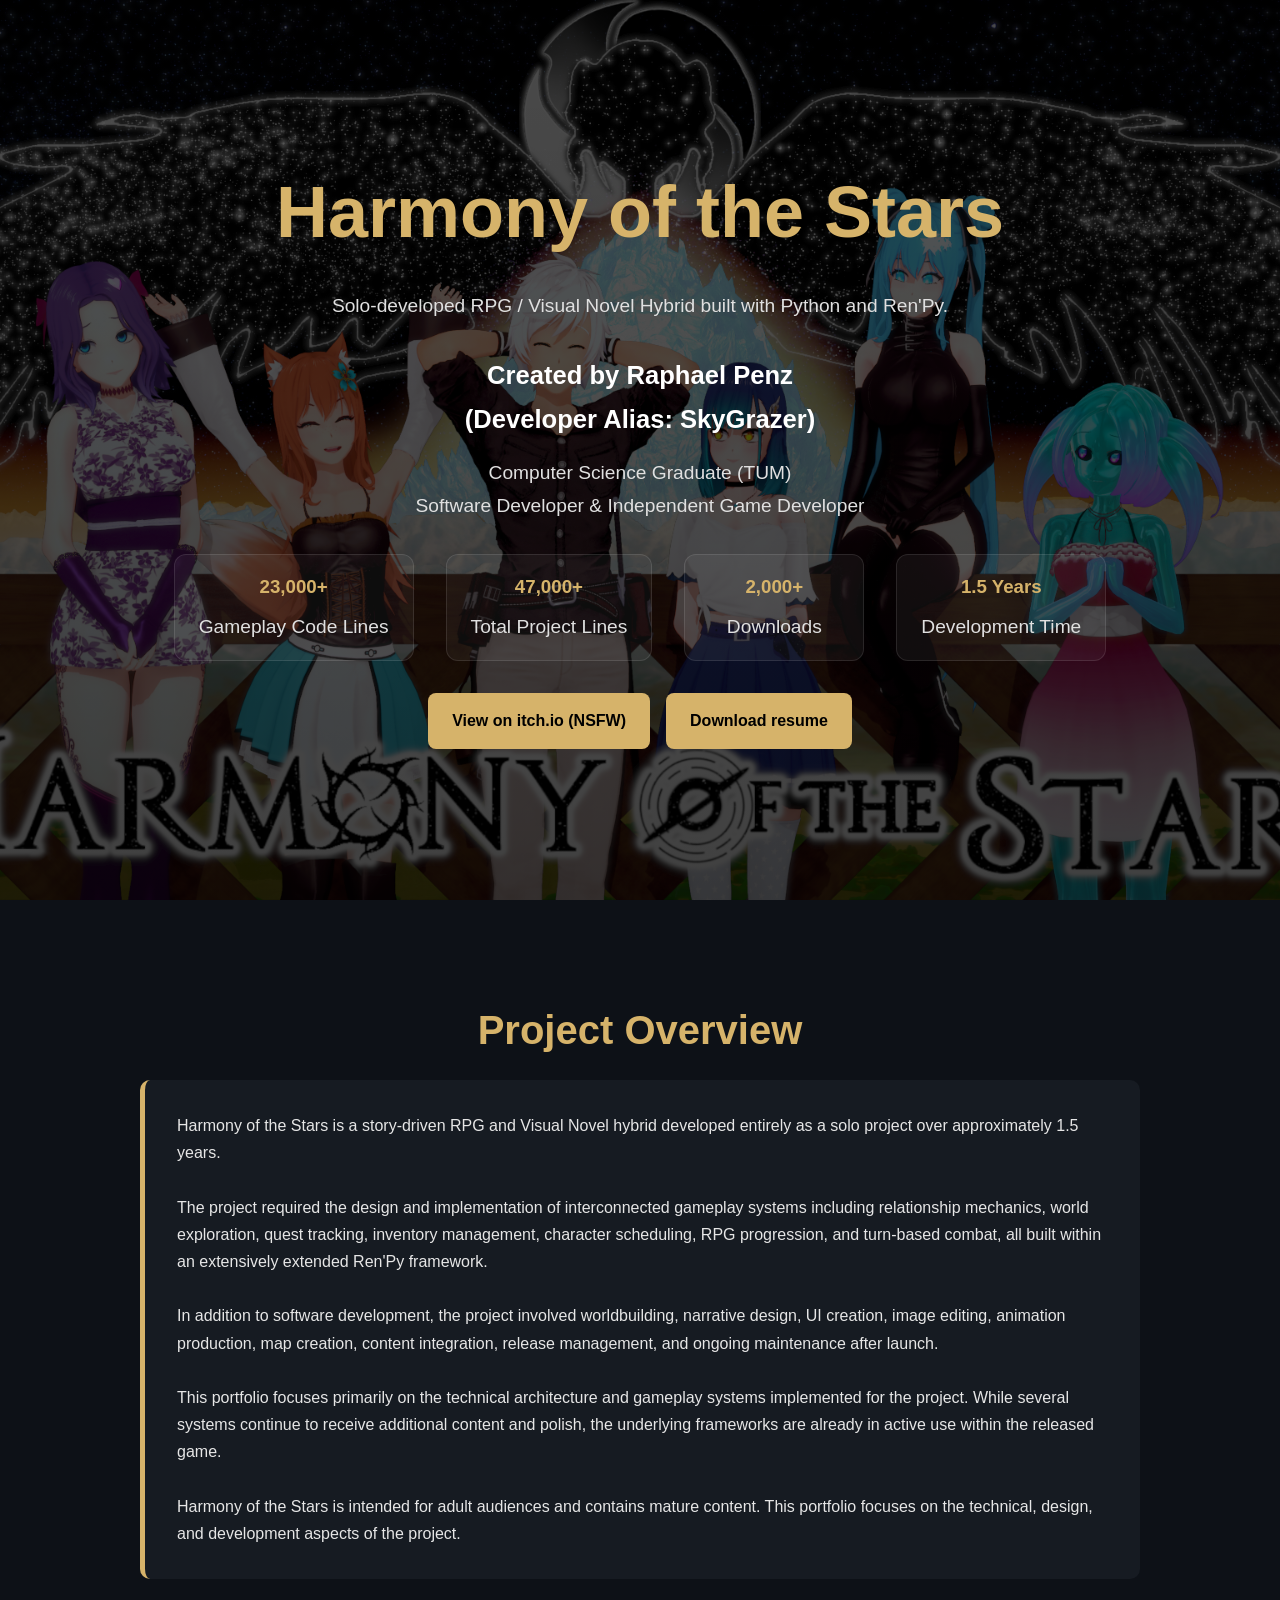
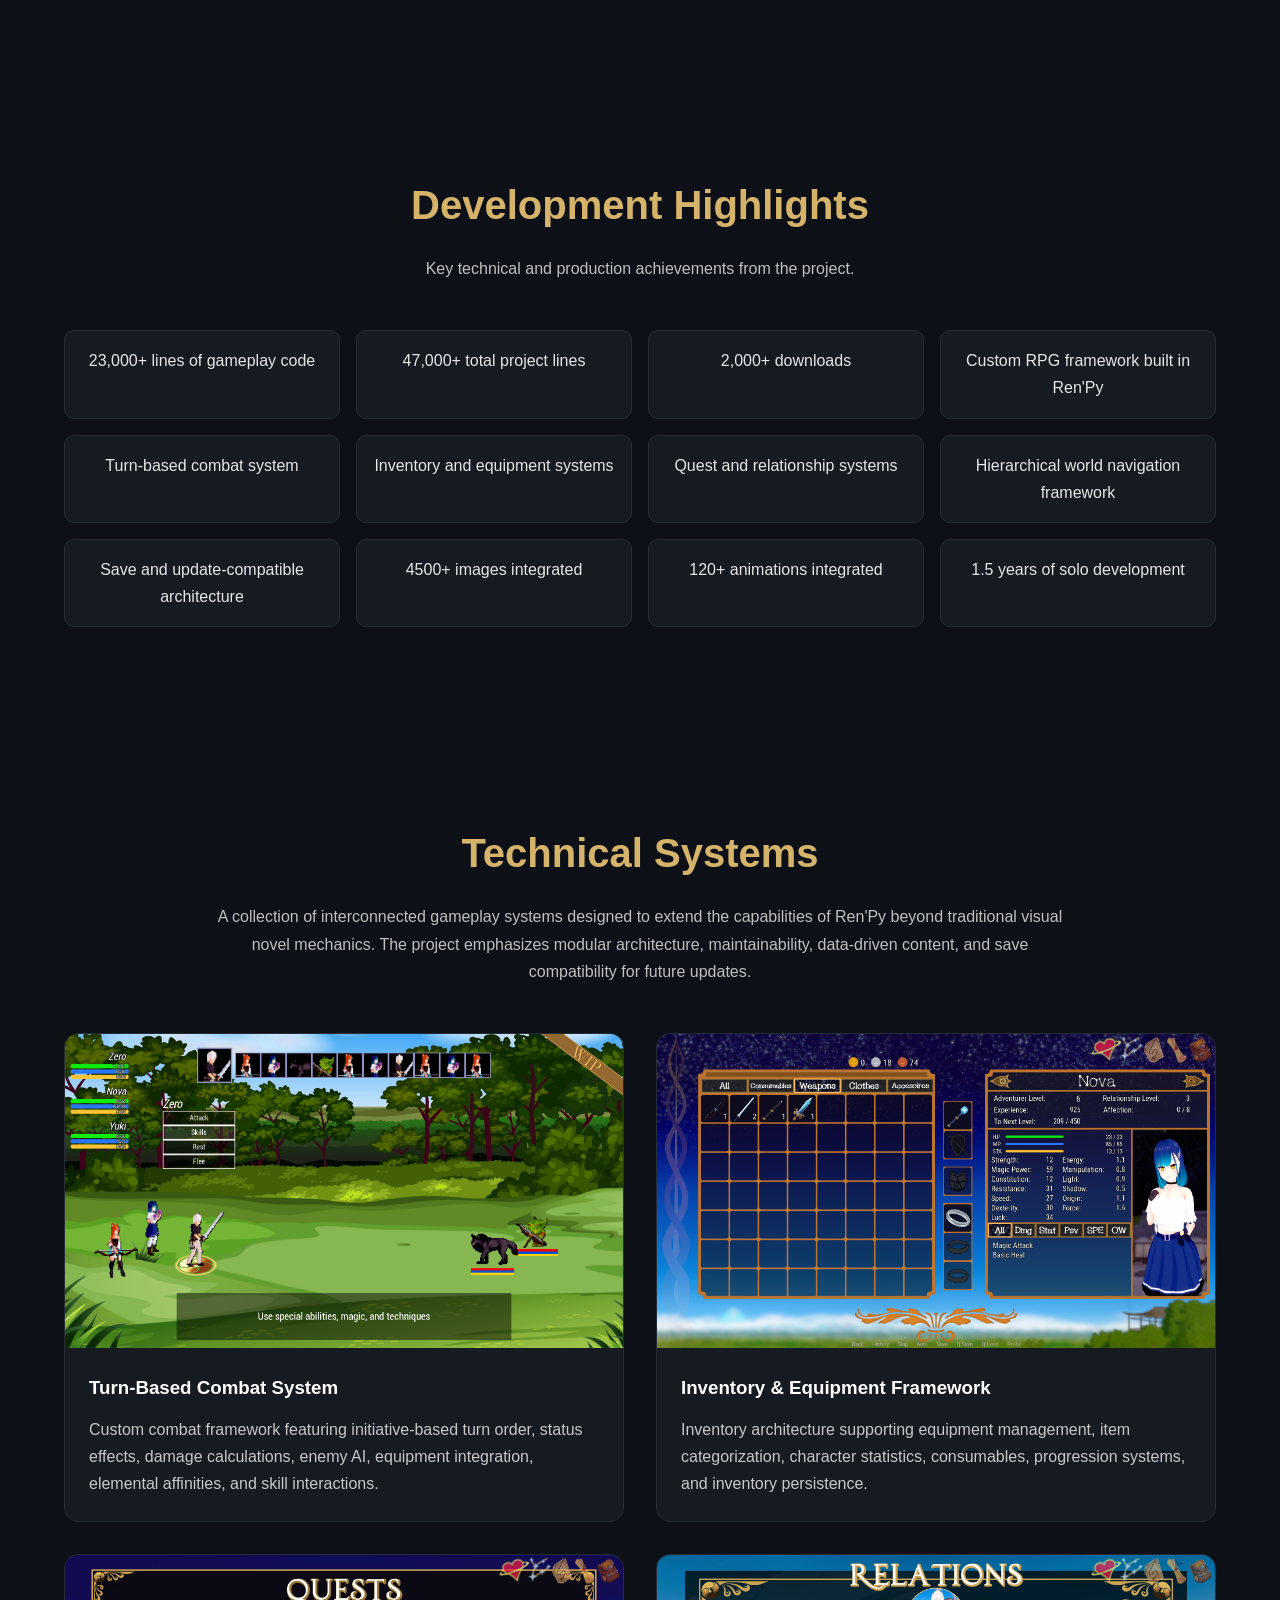
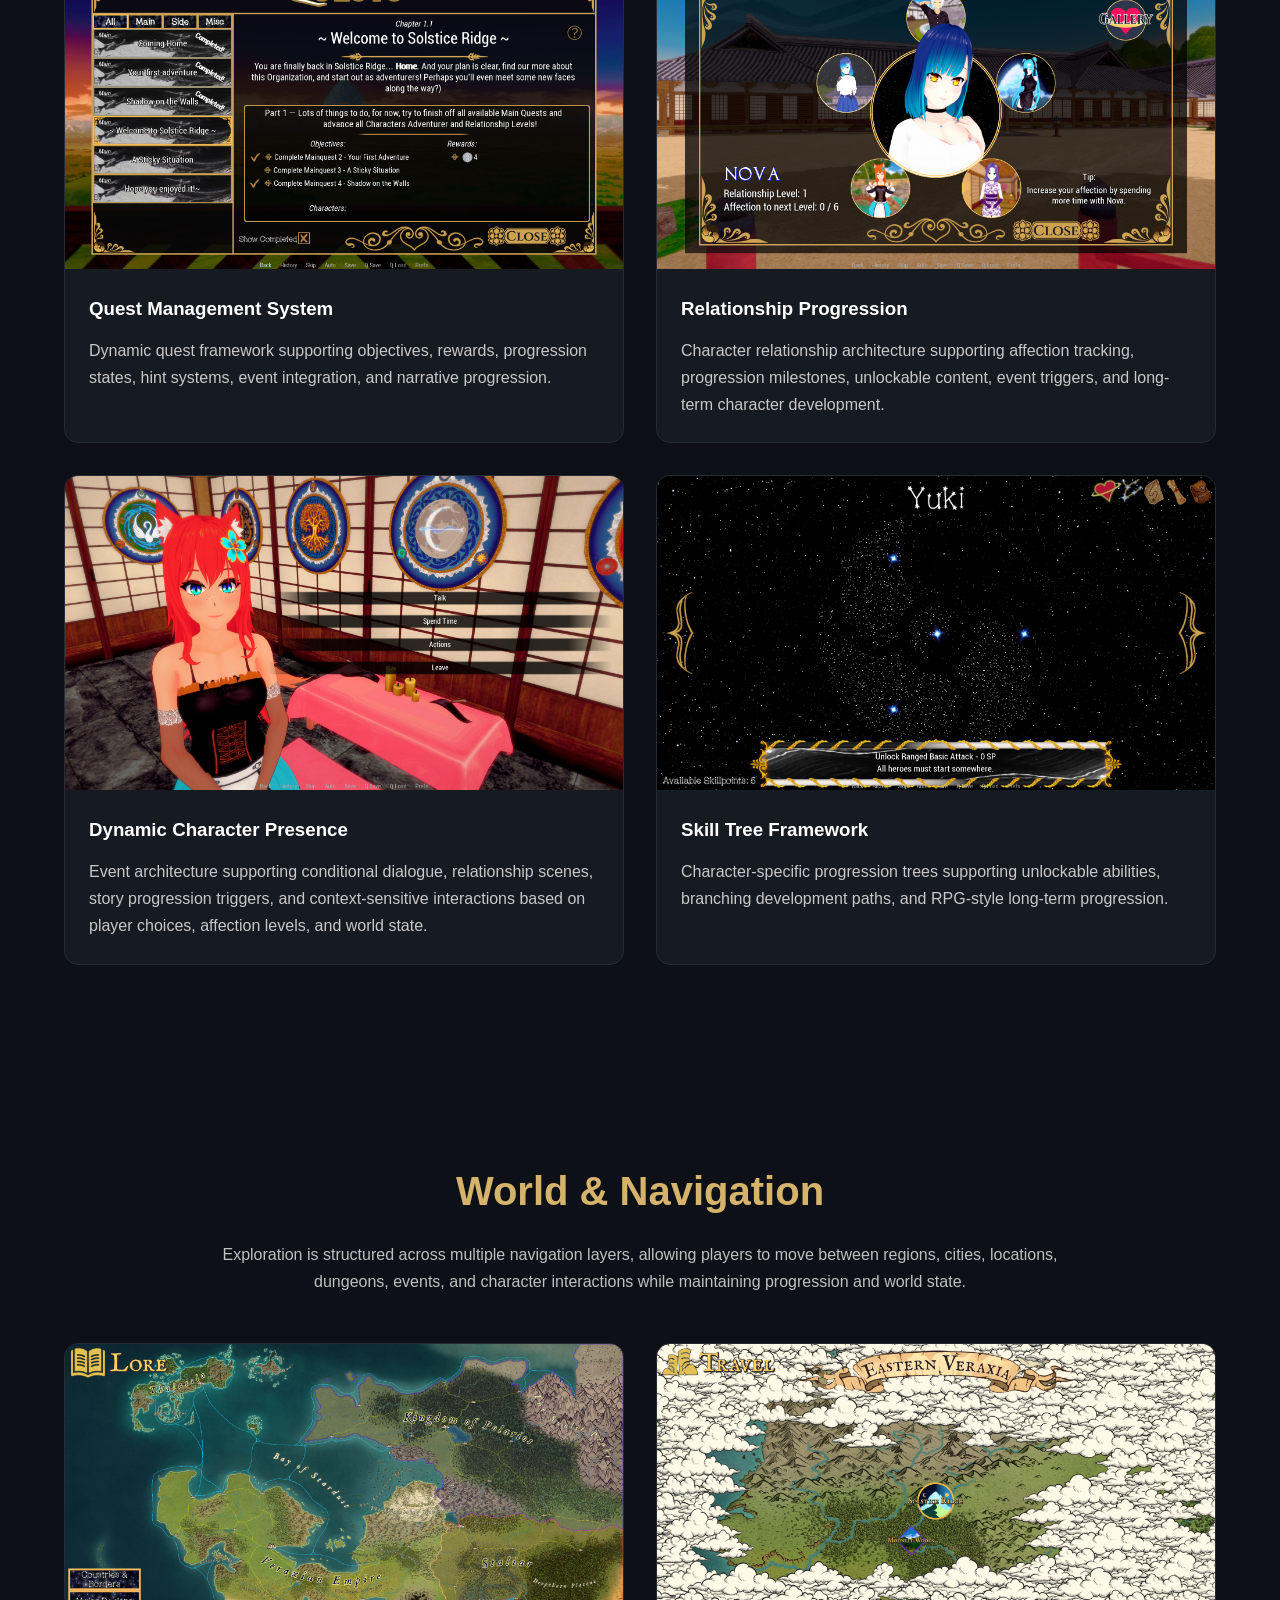
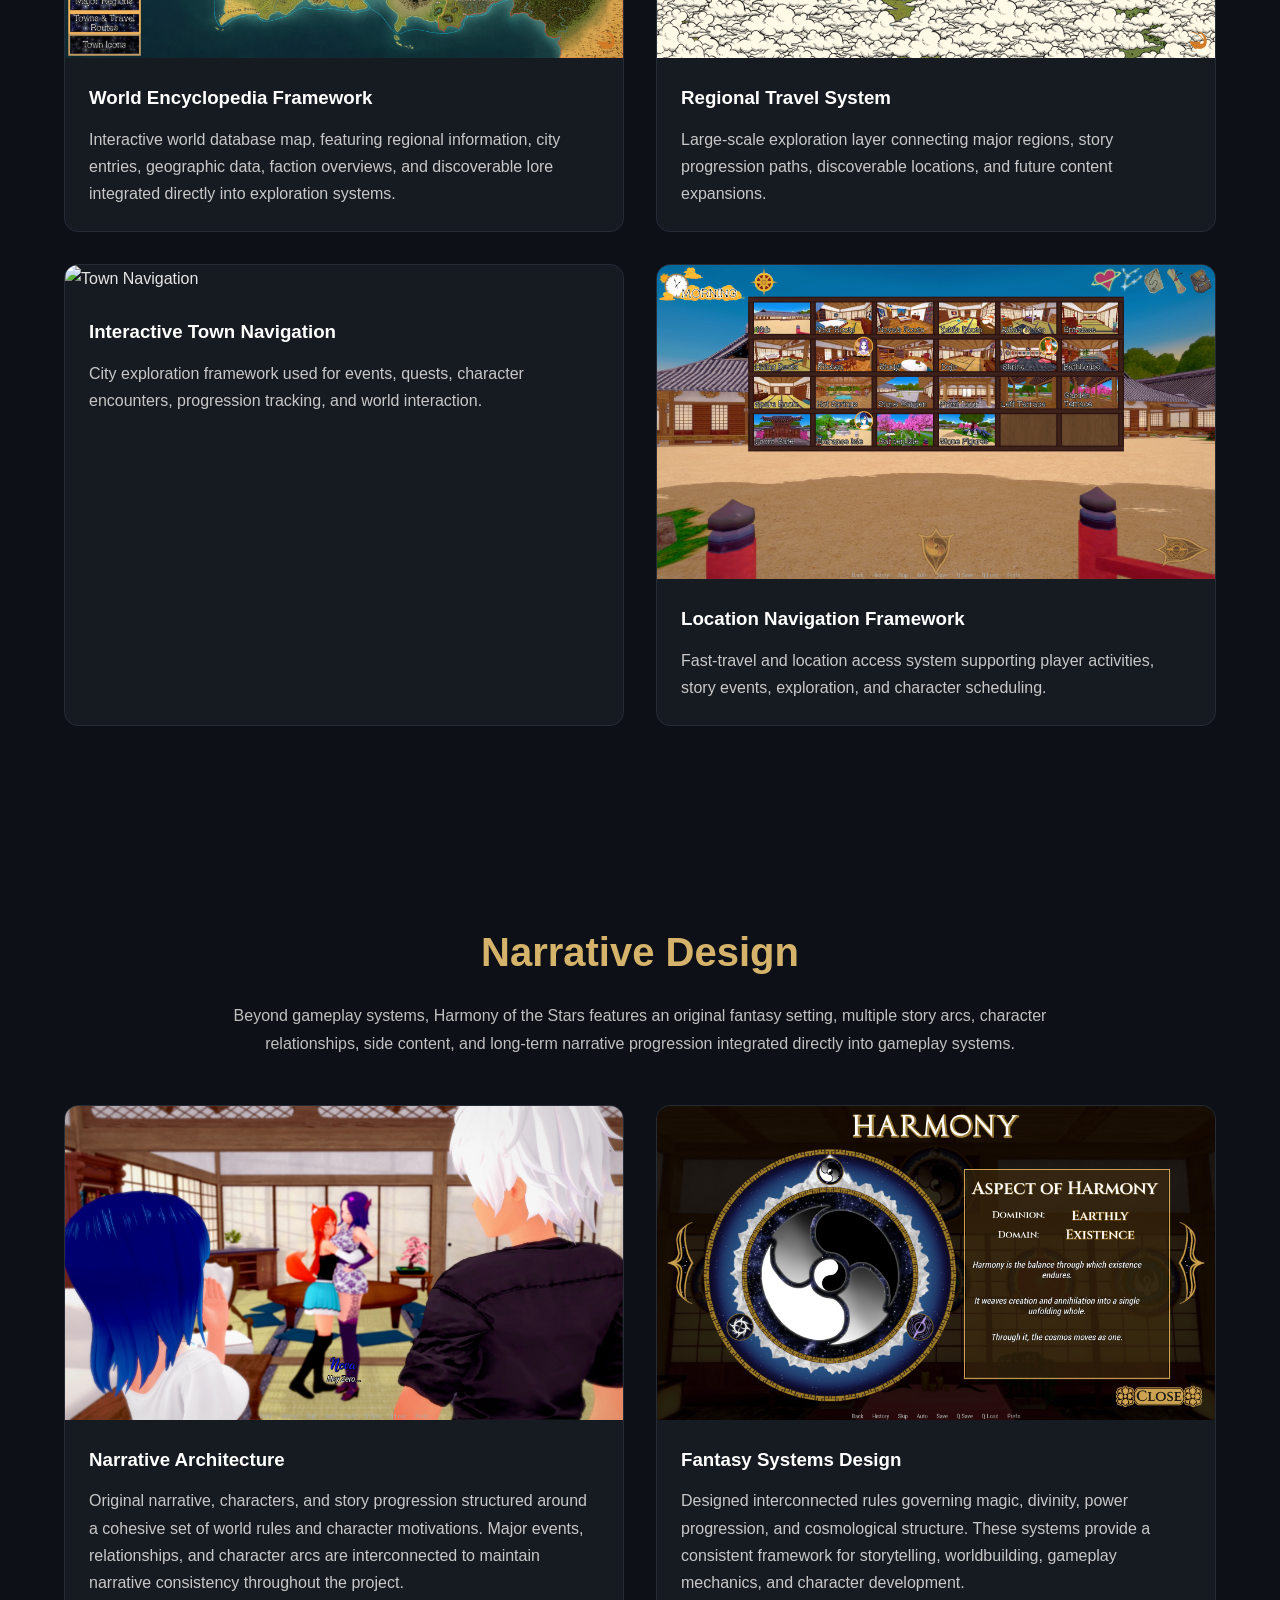
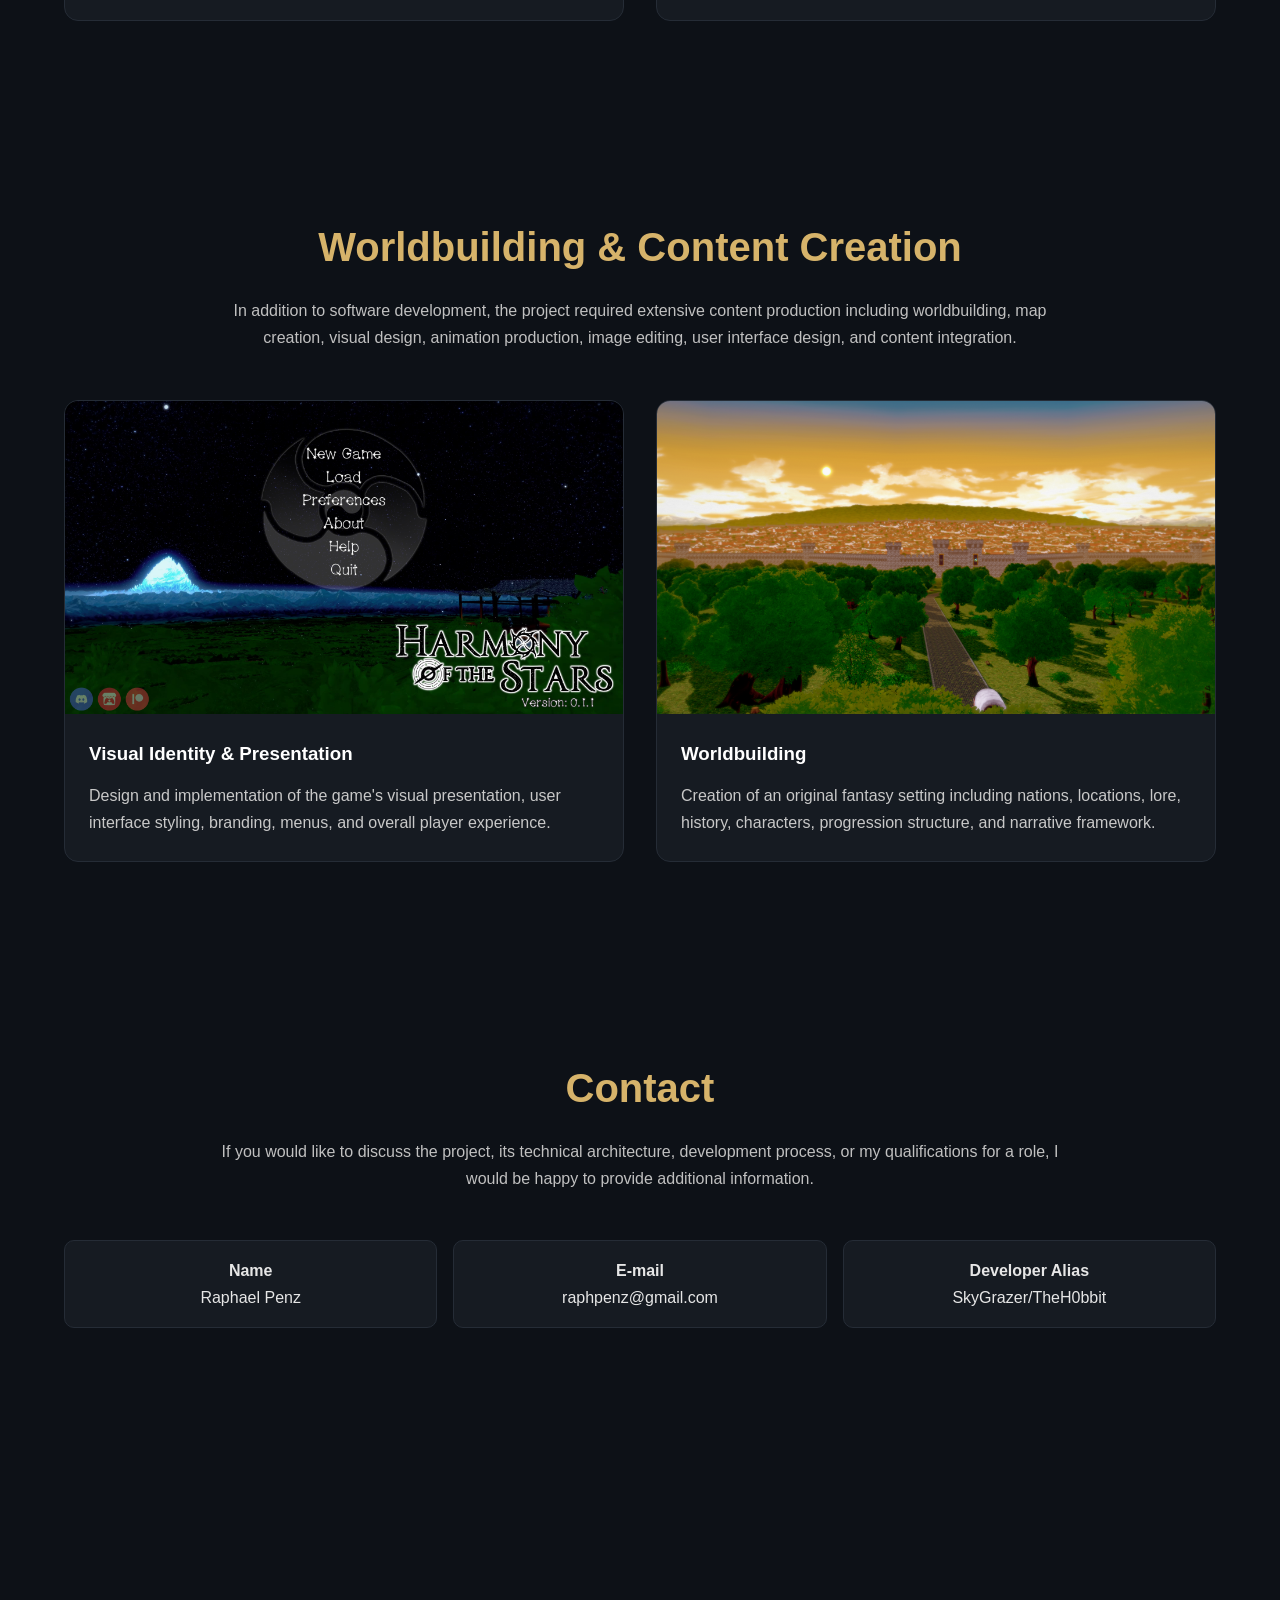
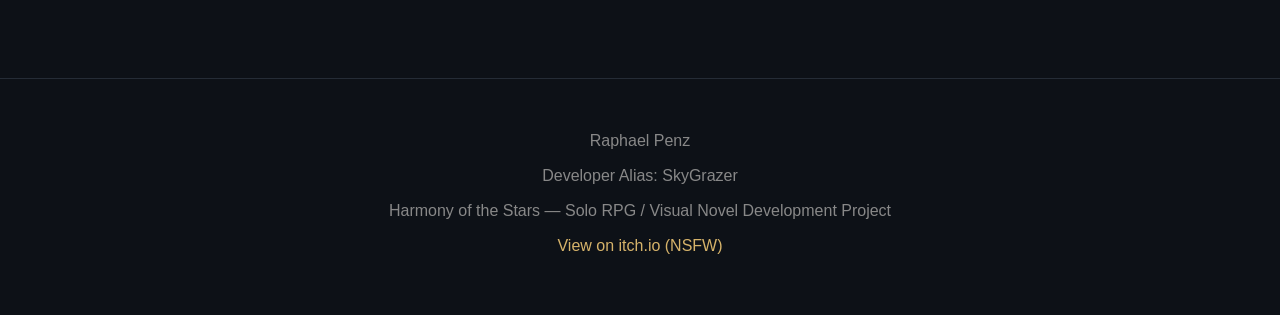
==== commit 2aba80b9: "updated CV updated CV" ====
--- a/index.html
+++ b/index.html
@@ -633,7 +633,7 @@
 
             <div class="highlight">
                 <strong>E-mail</strong><br>
-                raphaelpenz135@gmail.com
+                raphpenz@gmail.com
             </div>
 
             <div class="highlight">
@@ -646,20 +646,15 @@
         <br><br>
 
         <div  class="hero-buttons">
-
-            <a href="https://skygrazer.itch.io/harmony-of-the-stars"
-               target="_blank"
-               class="button">
-
-                View on itch.io (NSFW)
-
-            </a>
-
-        </div>
+	        <iframe frameborder="0" src="https://itch.io/embed/4044748?bg_color=0b0b0b&amp;fg_color=ffffff&amp;link_color=efa446&amp;border_color=efa446" width="552" height="167"><a href="https://skygrazer.itch.io/harmony-of-the-stars">Harmony of the Stars by SkyGrazer</a></iframe>
+
+        </div>
+
 
     </div>
 
 </section>
+
 
 <!-- ======================================
      FOOTER
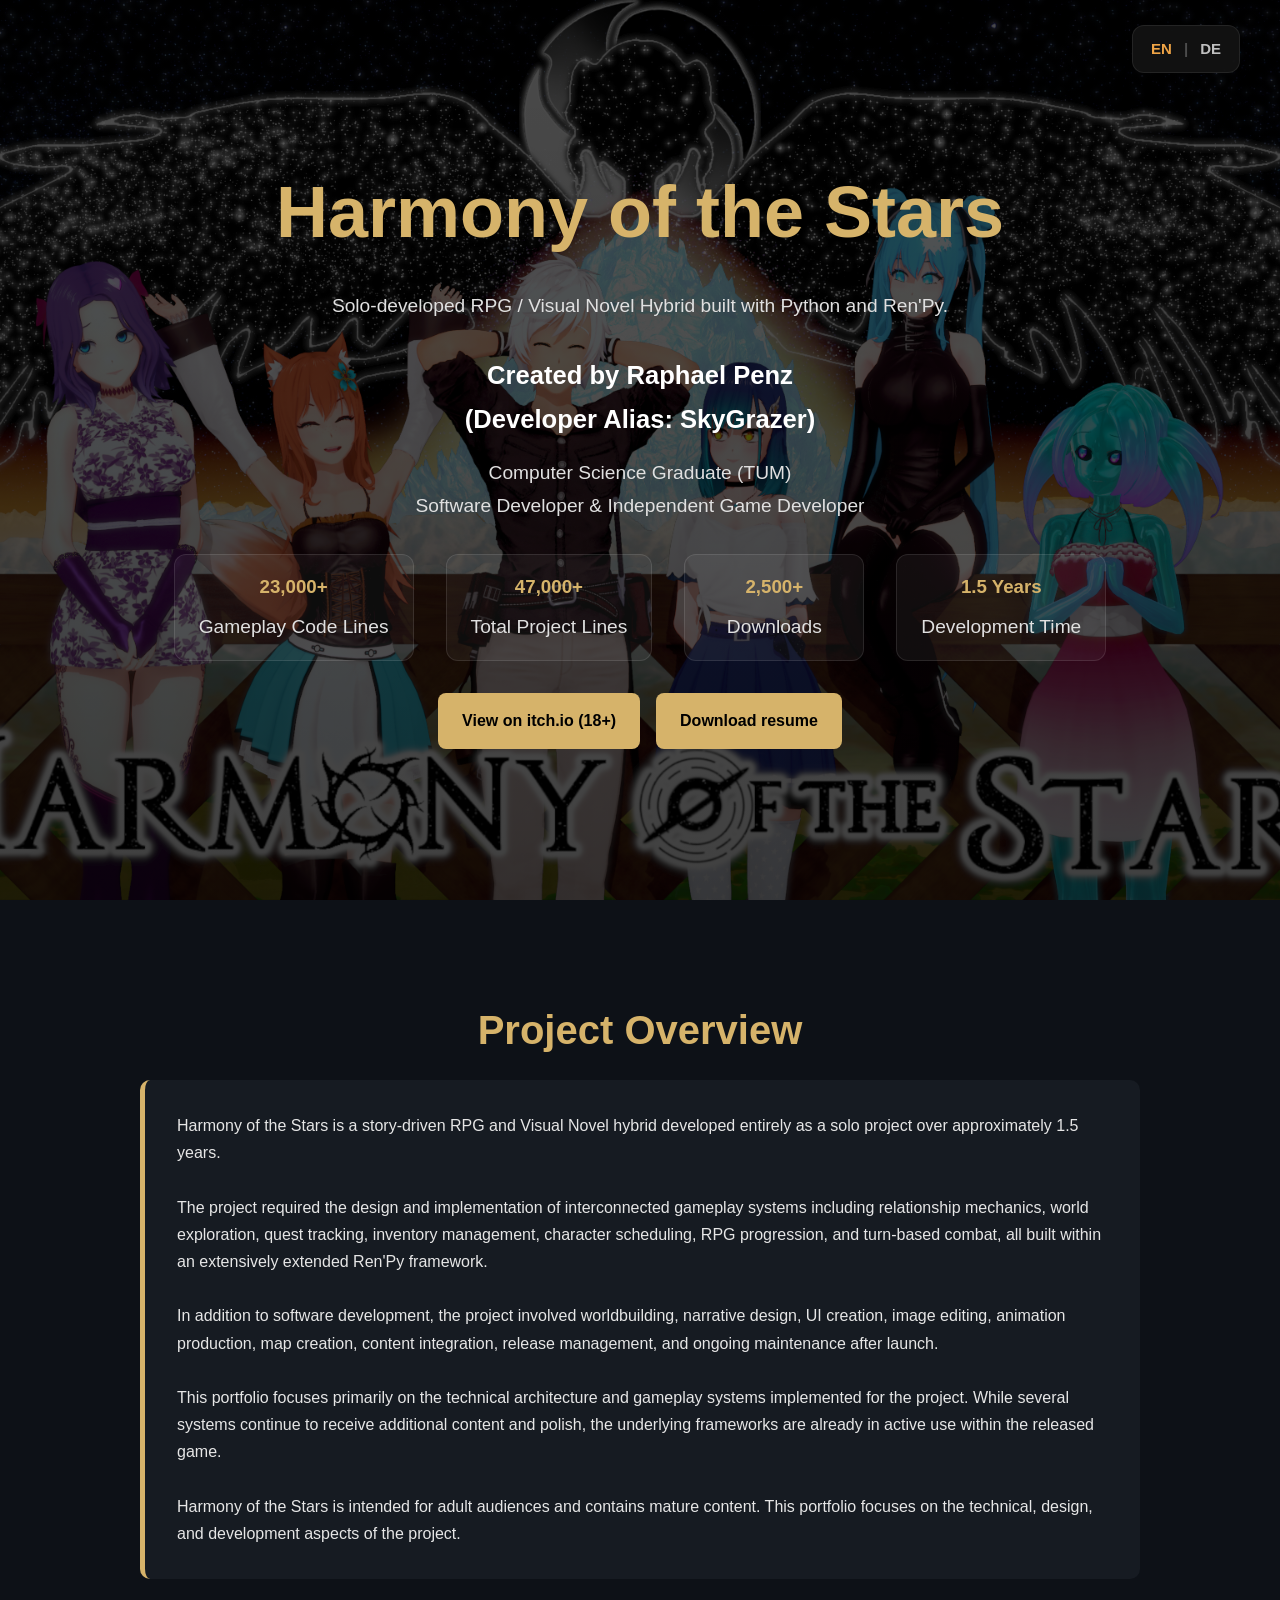
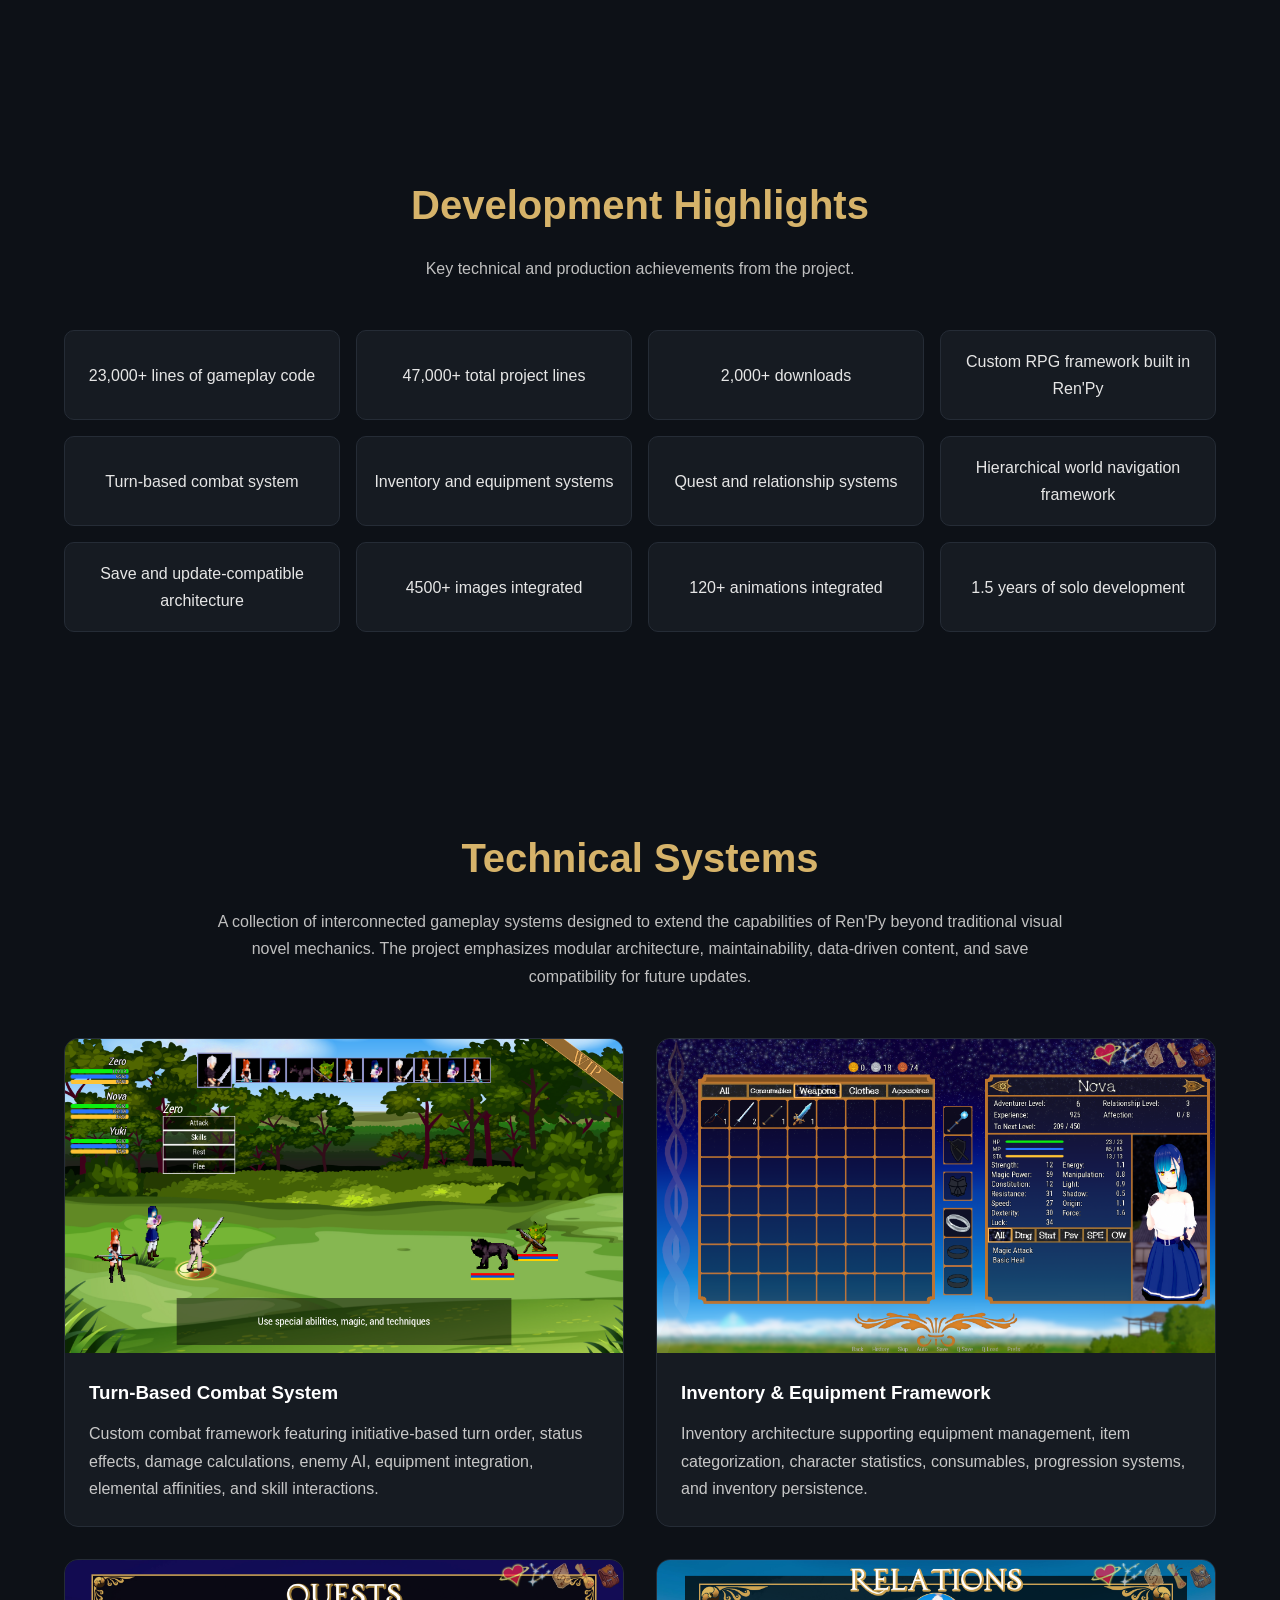
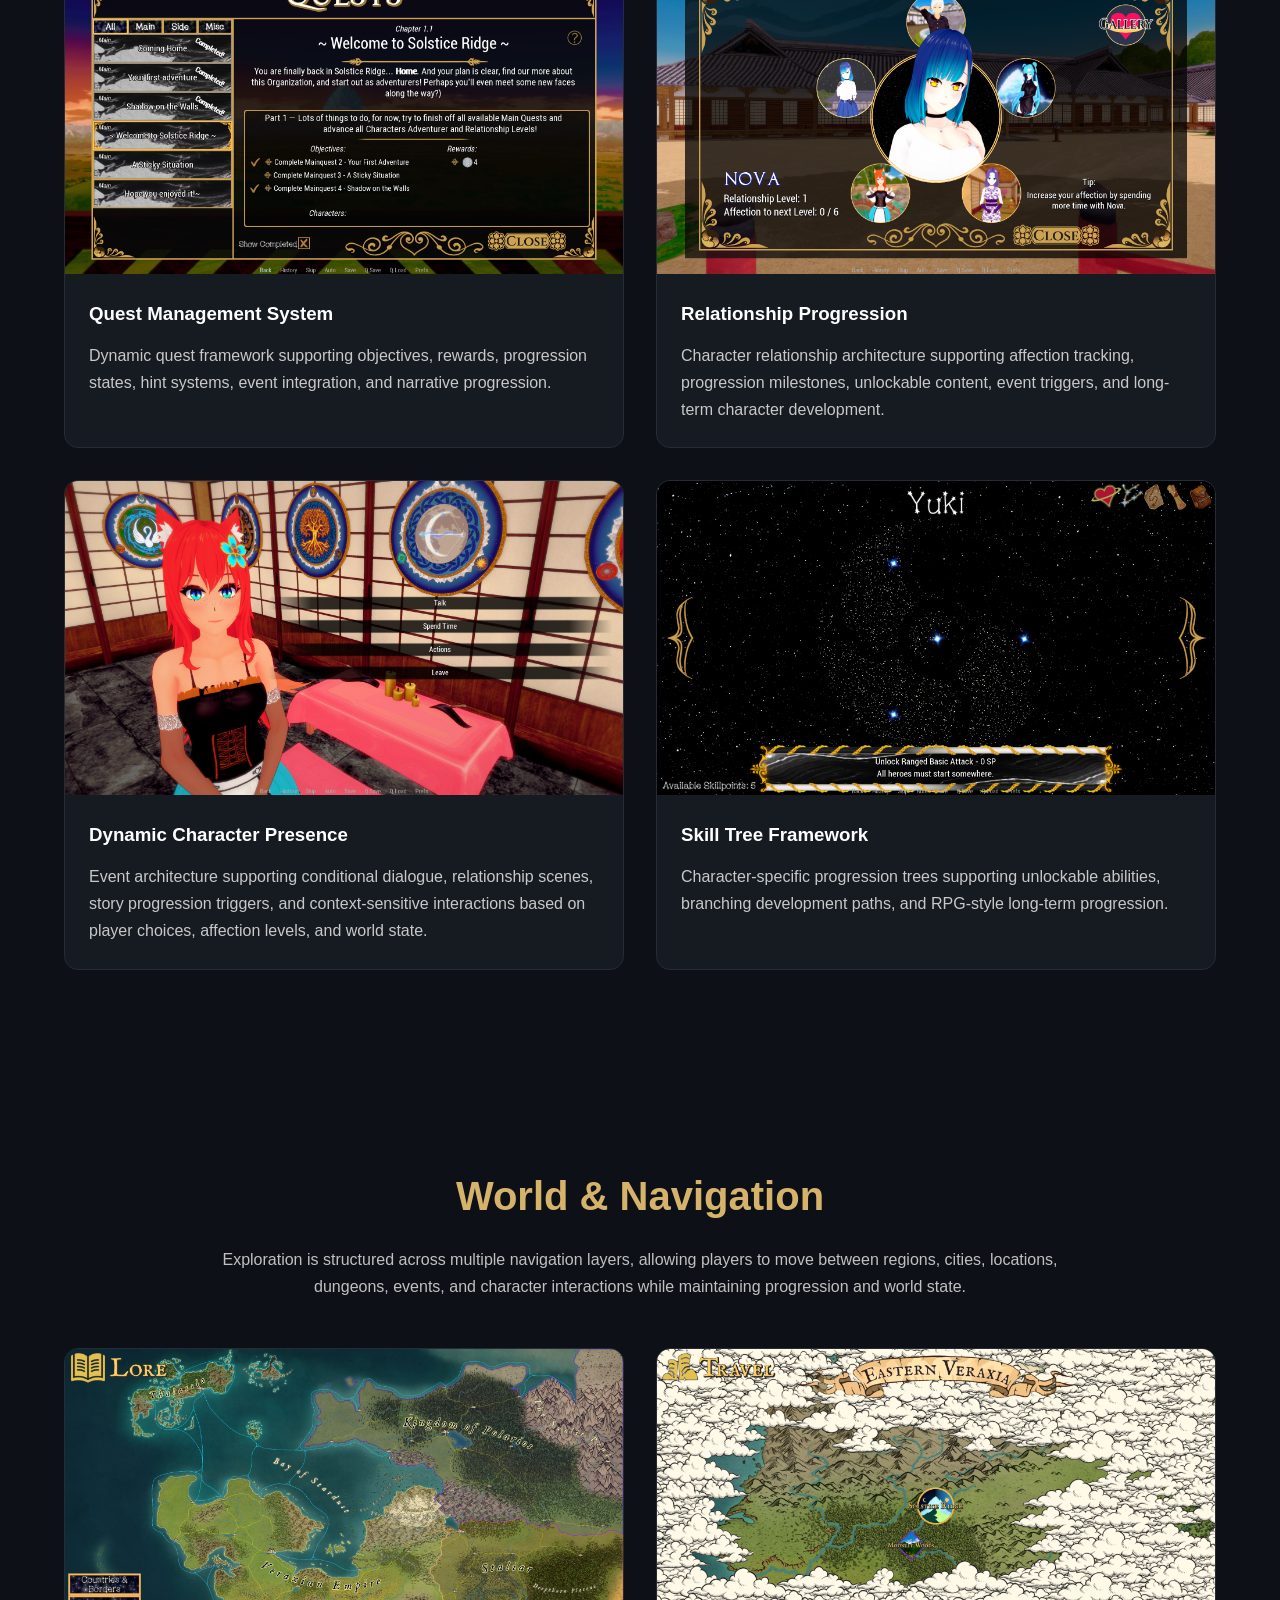
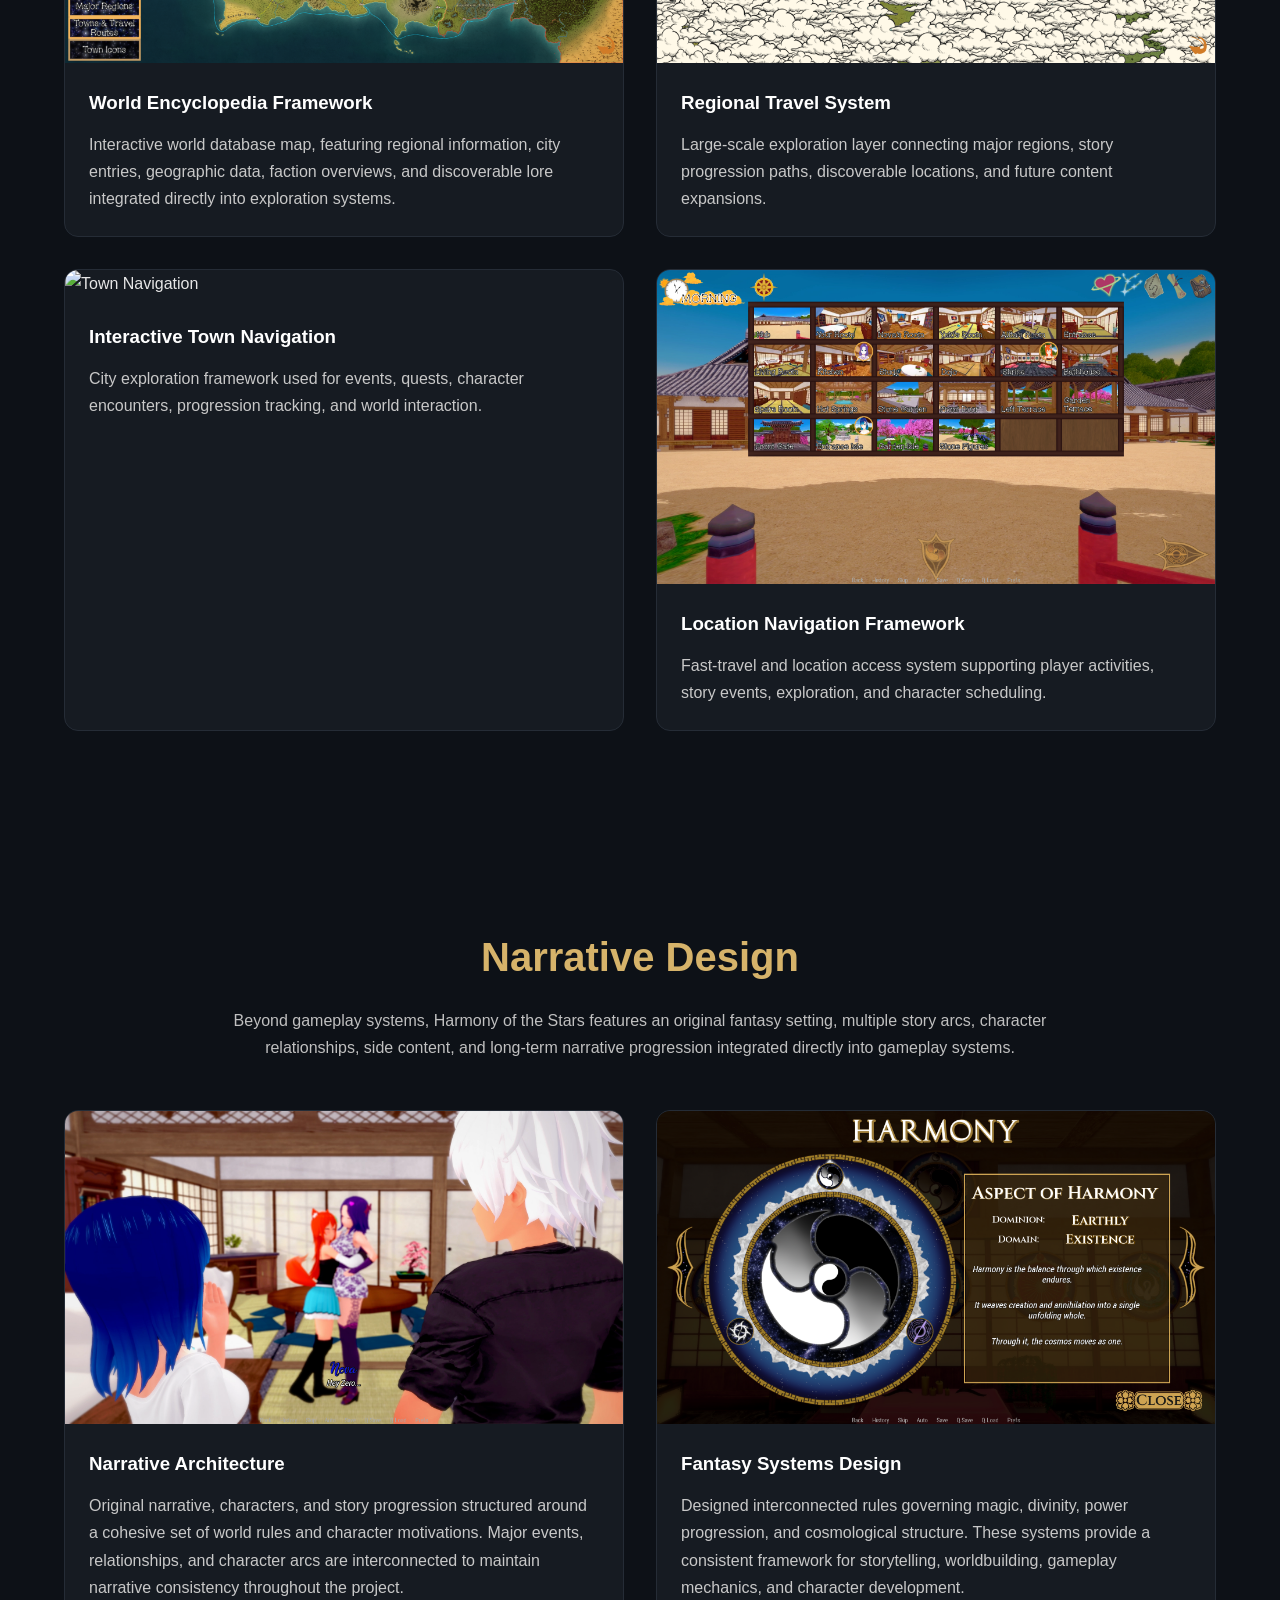
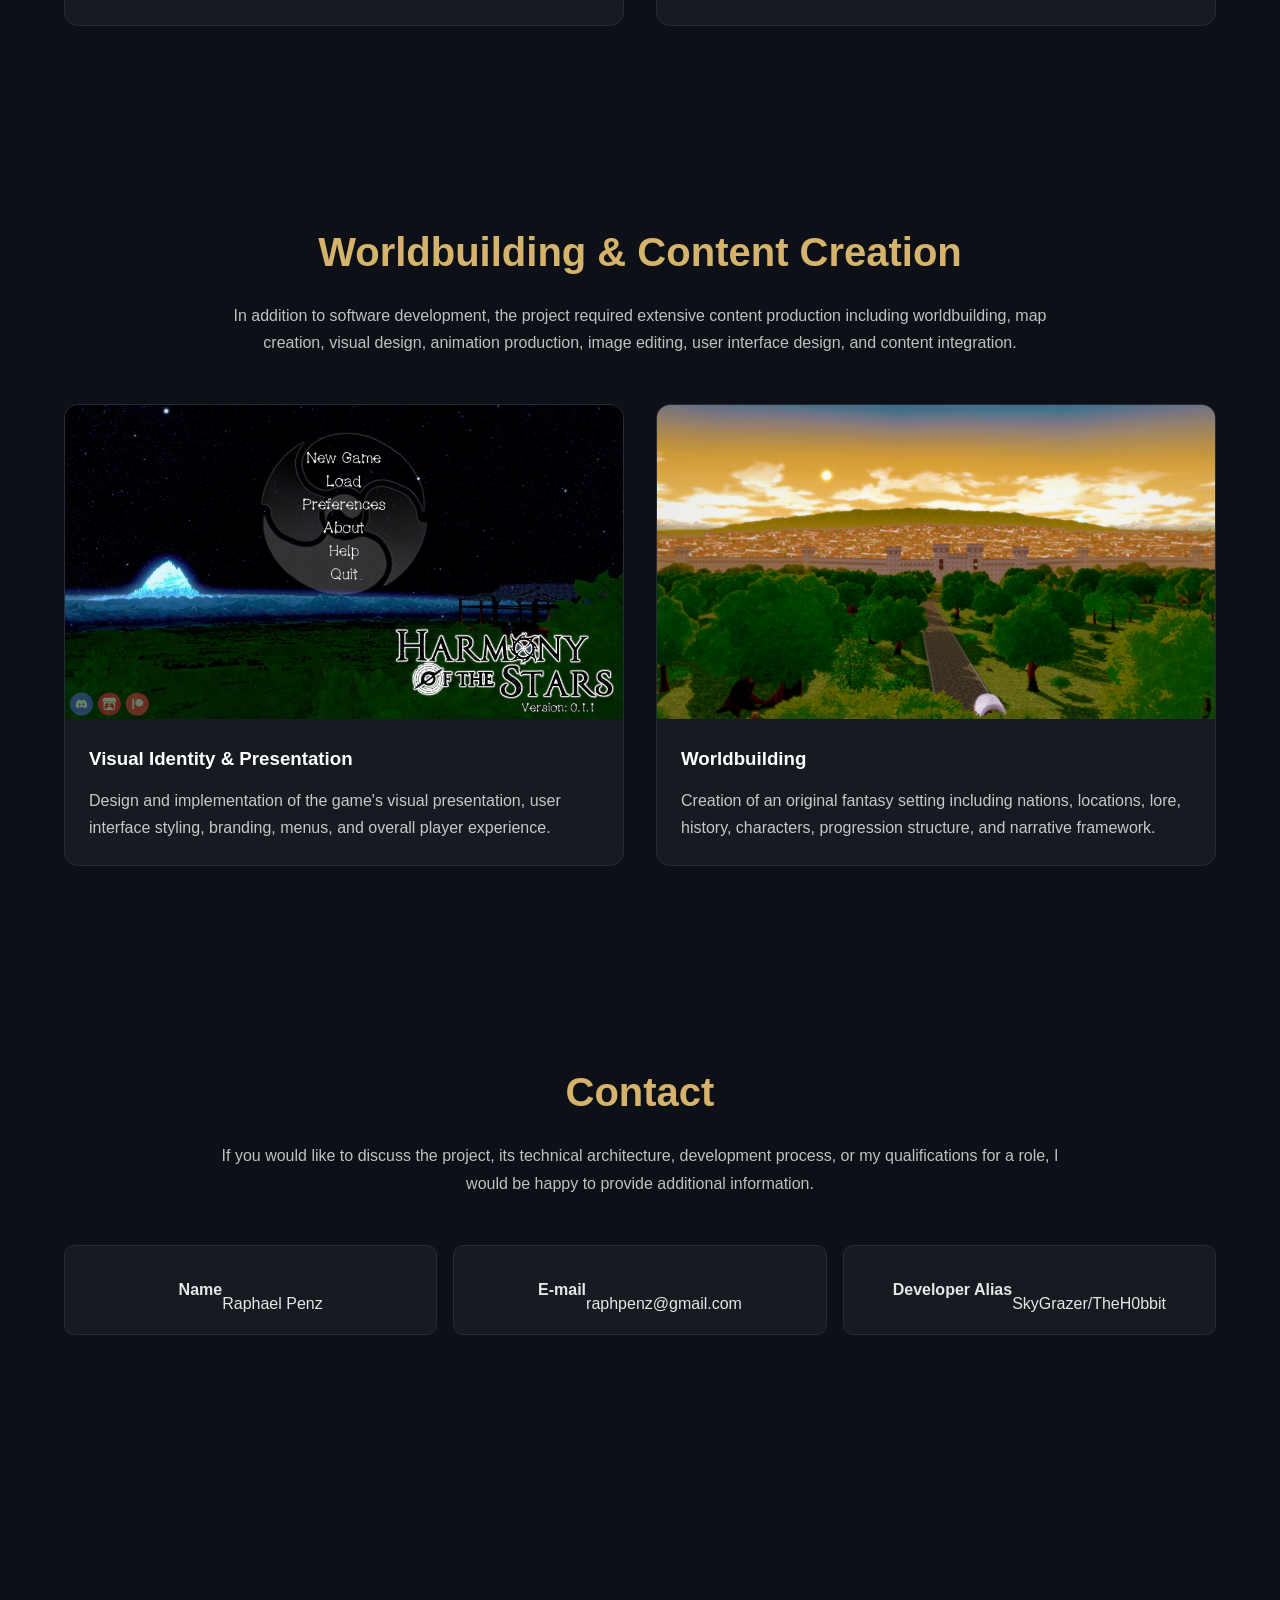
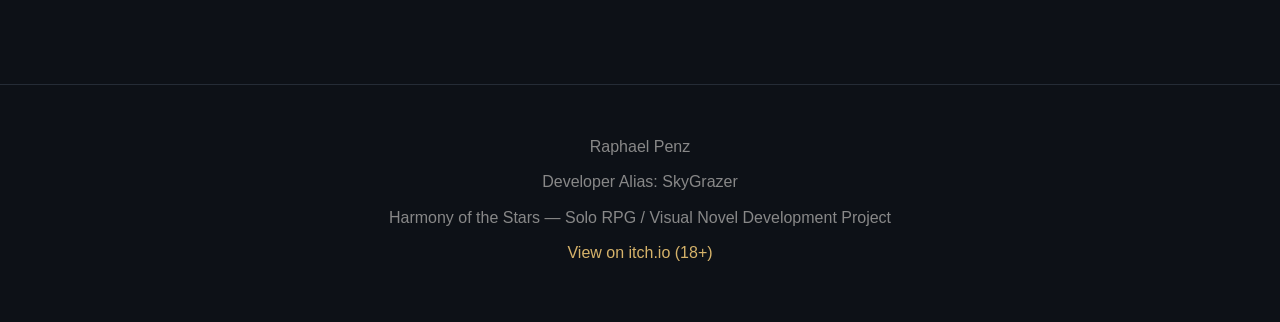
==== commit 0b33e6ac: "Updated CV's, Website, Spelling Updated CV's, Website, Spelling" ====
--- a/index.html
+++ b/index.html
@@ -19,56 +19,36 @@
 
     <span class="close-lightbox">&times;</span>
 
-    <img id="lightbox-image" src="" alt="">
+    <div class="lightbox-left">
+
+        <img id="lightbox-image" src="" alt="">
+
+        <div class="lightbox-navigation">
+
+            <button id="lightbox-prev">
+                &#10094; Previous
+            </button>
+
+            <span id="lightbox-counter"></span>
+
+            <button id="lightbox-next">
+                Next &#10095;
+            </button>
+
+        </div>
+
+    </div>
+
+    <div class="lightbox-caption">
+
+        <h3 id="lightbox-title"></h3>
+
+        <p id="lightbox-text"></p>
+
+    </div>
 
 </div>
 
-<script>
-
-const images = document.querySelectorAll(".card img");
-
-const lightbox = document.getElementById("lightbox");
-const lightboxImage = document.getElementById("lightbox-image");
-const closeLightbox = document.querySelector(".close-lightbox");
-
-images.forEach(image => {
-
-    image.addEventListener("click", () => {
-
-        lightbox.style.display = "flex";
-        lightboxImage.src = image.src;
-
-    });
-
-});
-
-closeLightbox.addEventListener("click", () => {
-
-    lightbox.style.display = "none";
-
-});
-
-lightbox.addEventListener("click", (e) => {
-
-    if (e.target === lightbox) {
-
-        lightbox.style.display = "none";
-
-    }
-
-});
-
-document.addEventListener("keydown", (e) => {
-
-    if (e.key === "Escape") {
-
-        lightbox.style.display = "none";
-
-    }
-
-});
-
-</script>
 <body>
 
 <!-- ======================================
@@ -76,6 +56,16 @@
 ======================================= -->
 
 <header>
+
+    <div class="language-switch">
+
+        <span class="active">EN</span>
+
+        <span class="divider">|</span>
+
+        <a href="de.html">DE</a>
+
+    </div>
 
     <div class="hero-content">
 
@@ -116,7 +106,7 @@
             </div>
 
             <div class="stat-box">
-                <h3>2,000+</h3>
+                <h3>2,500+</h3>
                 <p>Downloads</p>
             </div>
 
@@ -133,11 +123,11 @@
                target="_blank"
                class="button">
 
-               View on itch.io (NSFW)
+               View on itch.io (18+)
 
             </a>
 
-            <a href="RaphaelPenz_CV.pdf"
+            <a href="RaphaelPenz_CV_en.pdf"
                class="button">
 
                Download resume
@@ -680,7 +670,7 @@
             <a href="https://skygrazer.itch.io/harmony-of-the-stars"
                target="_blank">
 
-                View on itch.io (NSFW)
+                View on itch.io (18+)
 
             </a>
         </p>
@@ -689,6 +679,116 @@
 
 </footer>
 
+<script>
+
+const images = [...document.querySelectorAll(".card img")];
+
+let currentImage = 0;
+
+const lightbox = document.getElementById("lightbox");
+const lightboxImage = document.getElementById("lightbox-image");
+const closeLightbox = document.querySelector(".close-lightbox");
+const lightboxTitle = document.getElementById("lightbox-title");
+const lightboxText = document.getElementById("lightbox-text");
+const lightboxCounter = document.getElementById("lightbox-counter");
+const previousButton = document.getElementById("lightbox-prev");
+const nextButton = document.getElementById("lightbox-next");
+
+function showImage(index){
+
+    currentImage = index;
+
+    const image = images[currentImage];
+
+    lightboxImage.src = image.src;
+    lightboxImage.alt = image.alt;
+
+    const card = image.closest(".card");
+
+    lightboxTitle.textContent =
+        card.querySelector("h3").textContent;
+
+    lightboxText.textContent =
+        card.querySelector("p").textContent;
+
+    lightboxCounter.textContent =
+        `${currentImage + 1} / ${images.length}`;
+
+}
+
+
+images.forEach((image, index) => {
+
+    image.addEventListener("click", () => {
+
+        lightbox.style.display = "flex";
+
+        showImage(index);
+
+    });
+
+});
+
+function nextImage(){
+
+    currentImage++;
+
+    if(currentImage >= images.length){
+
+        currentImage = 0;
+
+    }
+
+    showImage(currentImage);
+
+}
+
+function previousImage(){
+
+    currentImage--;
+
+    if(currentImage < 0){
+
+        currentImage = images.length - 1;
+
+    }
+
+    showImage(currentImage);
+
+}
+
+previousButton.addEventListener("click", previousImage);
+
+nextButton.addEventListener("click", nextImage);
+
+closeLightbox.addEventListener("click", () => {
+
+    lightbox.style.display = "none";
+
+});
+
+lightbox.addEventListener("click", (e) => {
+
+    if (e.target === lightbox) {
+
+        lightbox.style.display = "none";
+
+    }
+
+});
+
+document.addEventListener("keydown", (e) => {
+
+    if (e.key === "Escape") {
+
+        lightbox.style.display = "none";
+
+    }
+
+});
+
+</script>
+
 </body>
 
 </html>
--- a/style.css
+++ b/style.css
@@ -202,7 +202,15 @@
     padding: 1rem;
     border-radius: 10px;
     border: 1px solid #252c36;
+
+    display: flex;
+    justify-content: center;
+    align-items: center;
+
     text-align: center;
+
+    min-height: 90px;   /* adjust as needed */
+
     transition: 0.25s ease;
 }
 
@@ -254,43 +262,167 @@
 }
 
 /* =========================
-   Lightbox
-========================= */
-
-.lightbox {
-    display: none;
-    position: fixed;
-    inset: 0;
-
-    width: 100%;
-    height: 100%;
-
-    background: rgba(0, 0, 0, 0.92);
-
-    justify-content: center;
-    align-items: center;
-
-    z-index: 9999;
-}
-
-.lightbox img {
-    max-width: 90%;
-    max-height: 90%;
-    border-radius: 12px;
-
-    box-shadow:
-        0 0 40px rgba(0,0,0,0.5);
-}
-
-.close-lightbox {
-    position: absolute;
-    top: 20px;
-    right: 40px;
-
-    font-size: 3rem;
-    color: white;
-
-    cursor: pointer;
+   LIGHTBOX
+========================= */
+
+.lightbox{
+
+    display:none;
+
+    position:fixed;
+
+    inset:0;
+
+    background:rgba(8, 8, 8, 0.9);
+
+    justify-content:center;
+    align-items:center;
+
+    gap:50px;
+
+    padding:40px;
+
+    box-sizing:border-box;
+
+    z-index:9999;
+}
+
+
+/* LEFT SIDE */
+
+.lightbox-left{
+
+    display:flex;
+
+    flex-direction:column;
+
+    align-items:center;
+
+    width:72%;
+}
+
+
+/* IMAGE */
+
+#lightbox-image{
+
+    width:100%;
+
+    max-height:80vh;
+
+    object-fit:contain;
+
+    border-radius:12px;
+
+}
+
+
+/* RIGHT SIDE */
+
+.lightbox-caption{
+
+    width:360px;
+
+    color:white;
+
+    text-align:center;
+}
+
+.lightbox-caption h3{
+
+    color:#f79c2c;
+
+    font-size:2rem;
+
+    margin-bottom:25px;
+}
+
+.lightbox-caption p{
+
+    color:#eeeeee;
+
+    font-size:1.3rem;
+
+    line-height:1.7;
+}
+
+
+/* NAVIGATION */
+
+.lightbox-navigation{
+
+    width:100%;
+
+    display:flex;
+
+    justify-content:space-between;
+
+    align-items:center;
+
+    margin-top:18px;
+}
+
+.lightbox-navigation button{
+
+    background:none;
+
+    border:none;
+
+    color:#cccccc;
+
+    cursor:pointer;
+
+    font-size:1.3rem;
+
+    font-family:inherit;
+
+    transition:.2s;
+}
+
+.lightbox-navigation button:hover{
+
+    color:#efa446;
+}
+
+
+#lightbox-counter{
+
+    color:#888;
+
+    font-weight:600;
+
+    letter-spacing:2px;
+
+    font-size:1.1rem;
+
+    min-width:80px;
+
+    text-align:center;
+}
+
+
+/* CLOSE */
+
+.close-lightbox{
+
+    position:absolute;
+
+    top:20px;
+
+    right:35px;
+
+    font-size:3rem;
+
+    color:white;
+
+    cursor:pointer;
+
+    transition:.2s;
+}
+
+.close-lightbox:hover{
+
+    color:#efa446;
 }
 
 /* =========================
@@ -349,4 +481,58 @@
     section {
         padding: 4rem 0;
     }
+}
+
+/* ===========================
+   LANGUAGE SWITCH
+=========================== */
+
+.language-switch{
+    position: absolute;
+    top: 25px;
+    right: 40px;
+
+    display: flex;
+    align-items: center;
+    gap: 12px;
+
+    padding: 10px 18px;
+
+    background: rgba(20,20,20,0.88);
+
+    border: 1px solid rgba(255,255,255,0.08);
+
+    border-radius: 12px;
+
+    backdrop-filter: blur(10px);
+
+    font-family: inherit;
+    font-size: 15px;
+    font-weight: 600;
+
+    z-index: 100;
+}
+
+.language-switch a{
+
+    color: #bfbfbf;
+
+    text-decoration: none;
+
+    transition: .25s ease;
+}
+
+.language-switch a:hover{
+
+    color: #efa446;
+}
+
+.language-switch .active{
+
+    color: #efa446;
+}
+
+.language-switch .divider{
+
+    color: rgba(255,255,255,.25);
 }
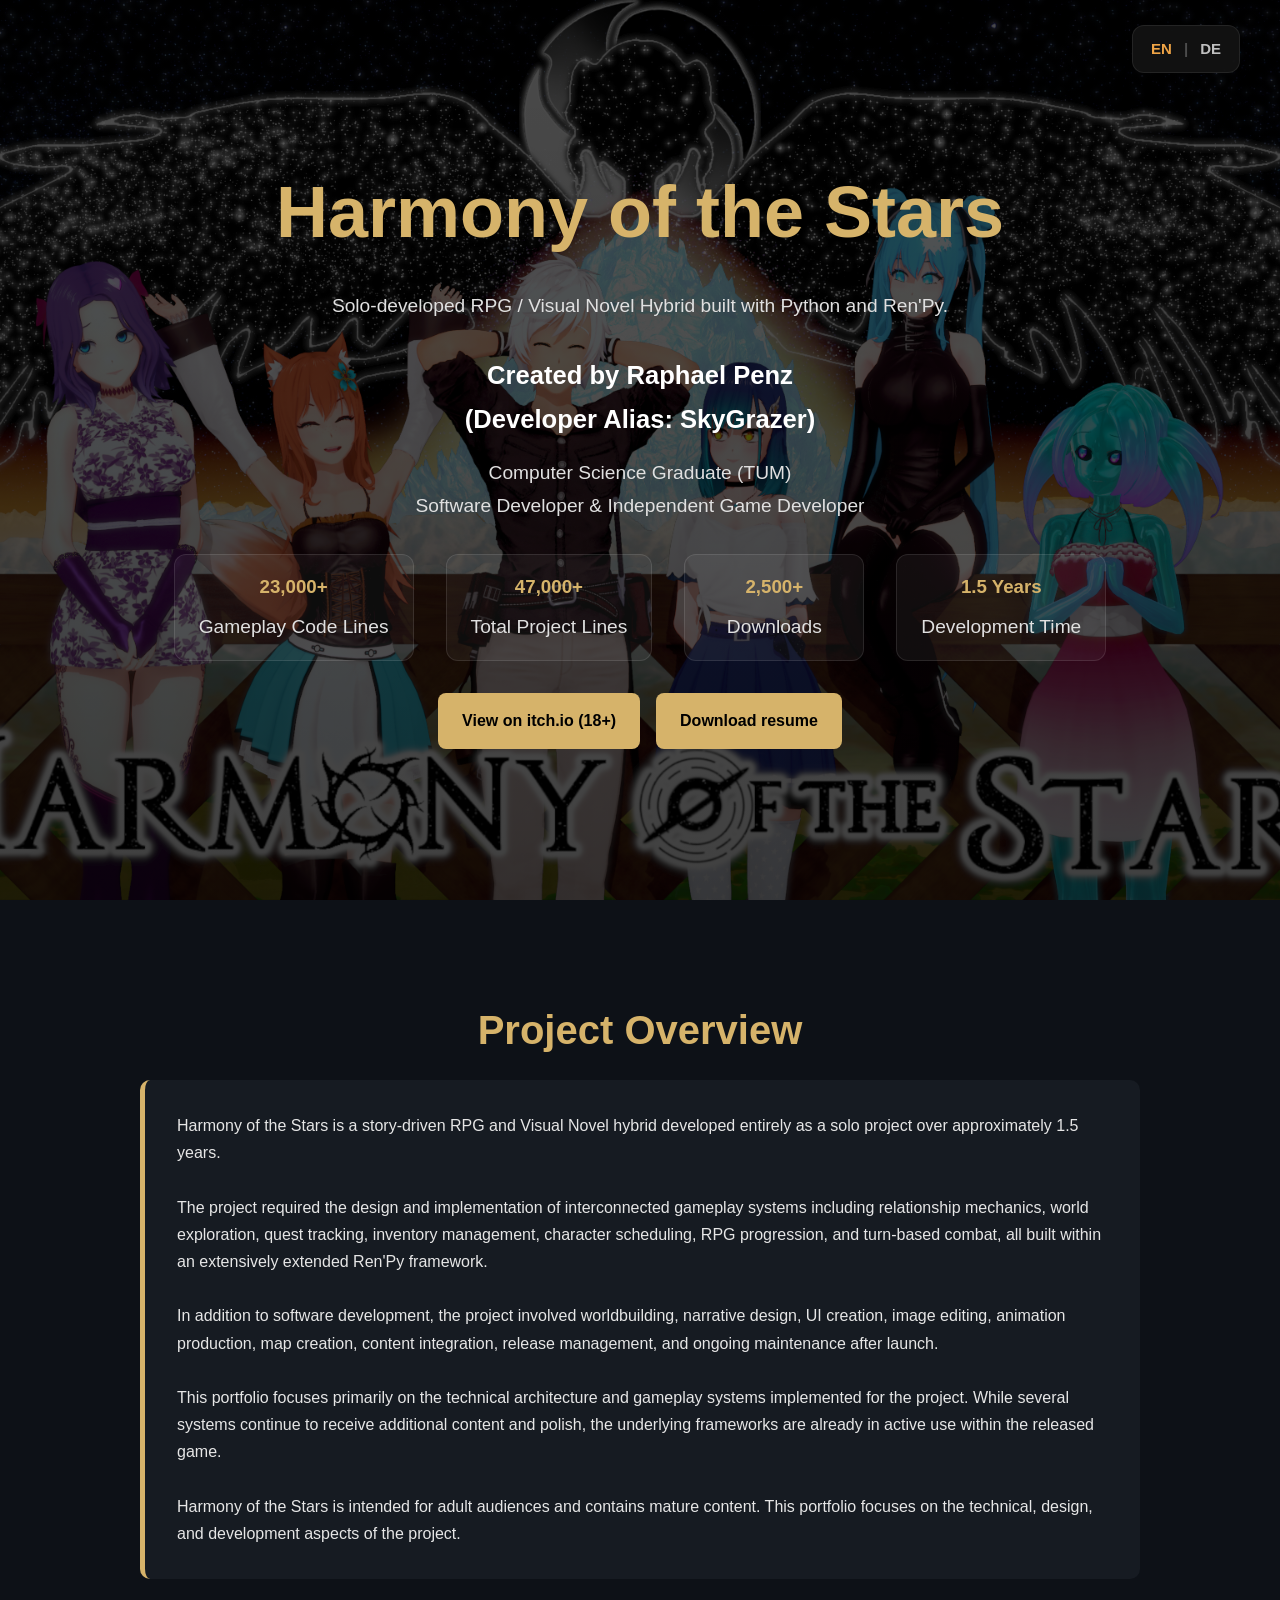
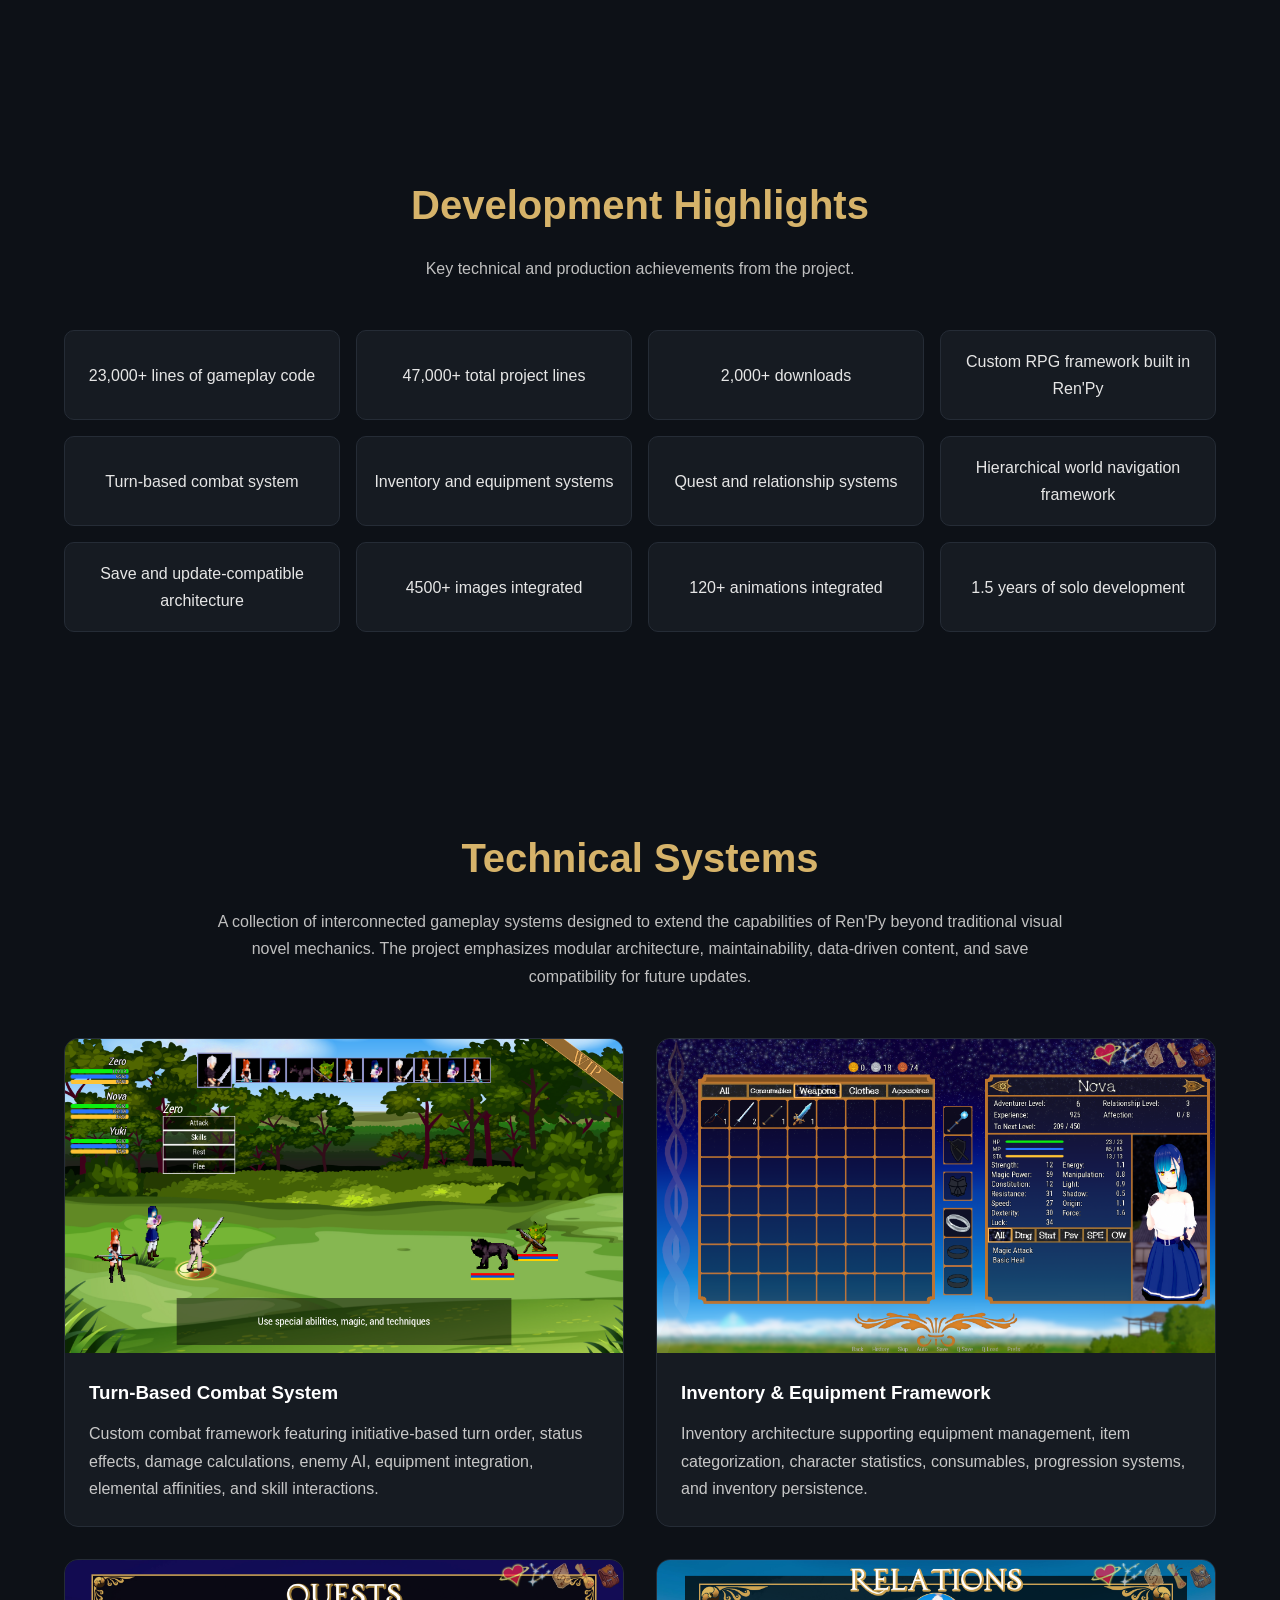
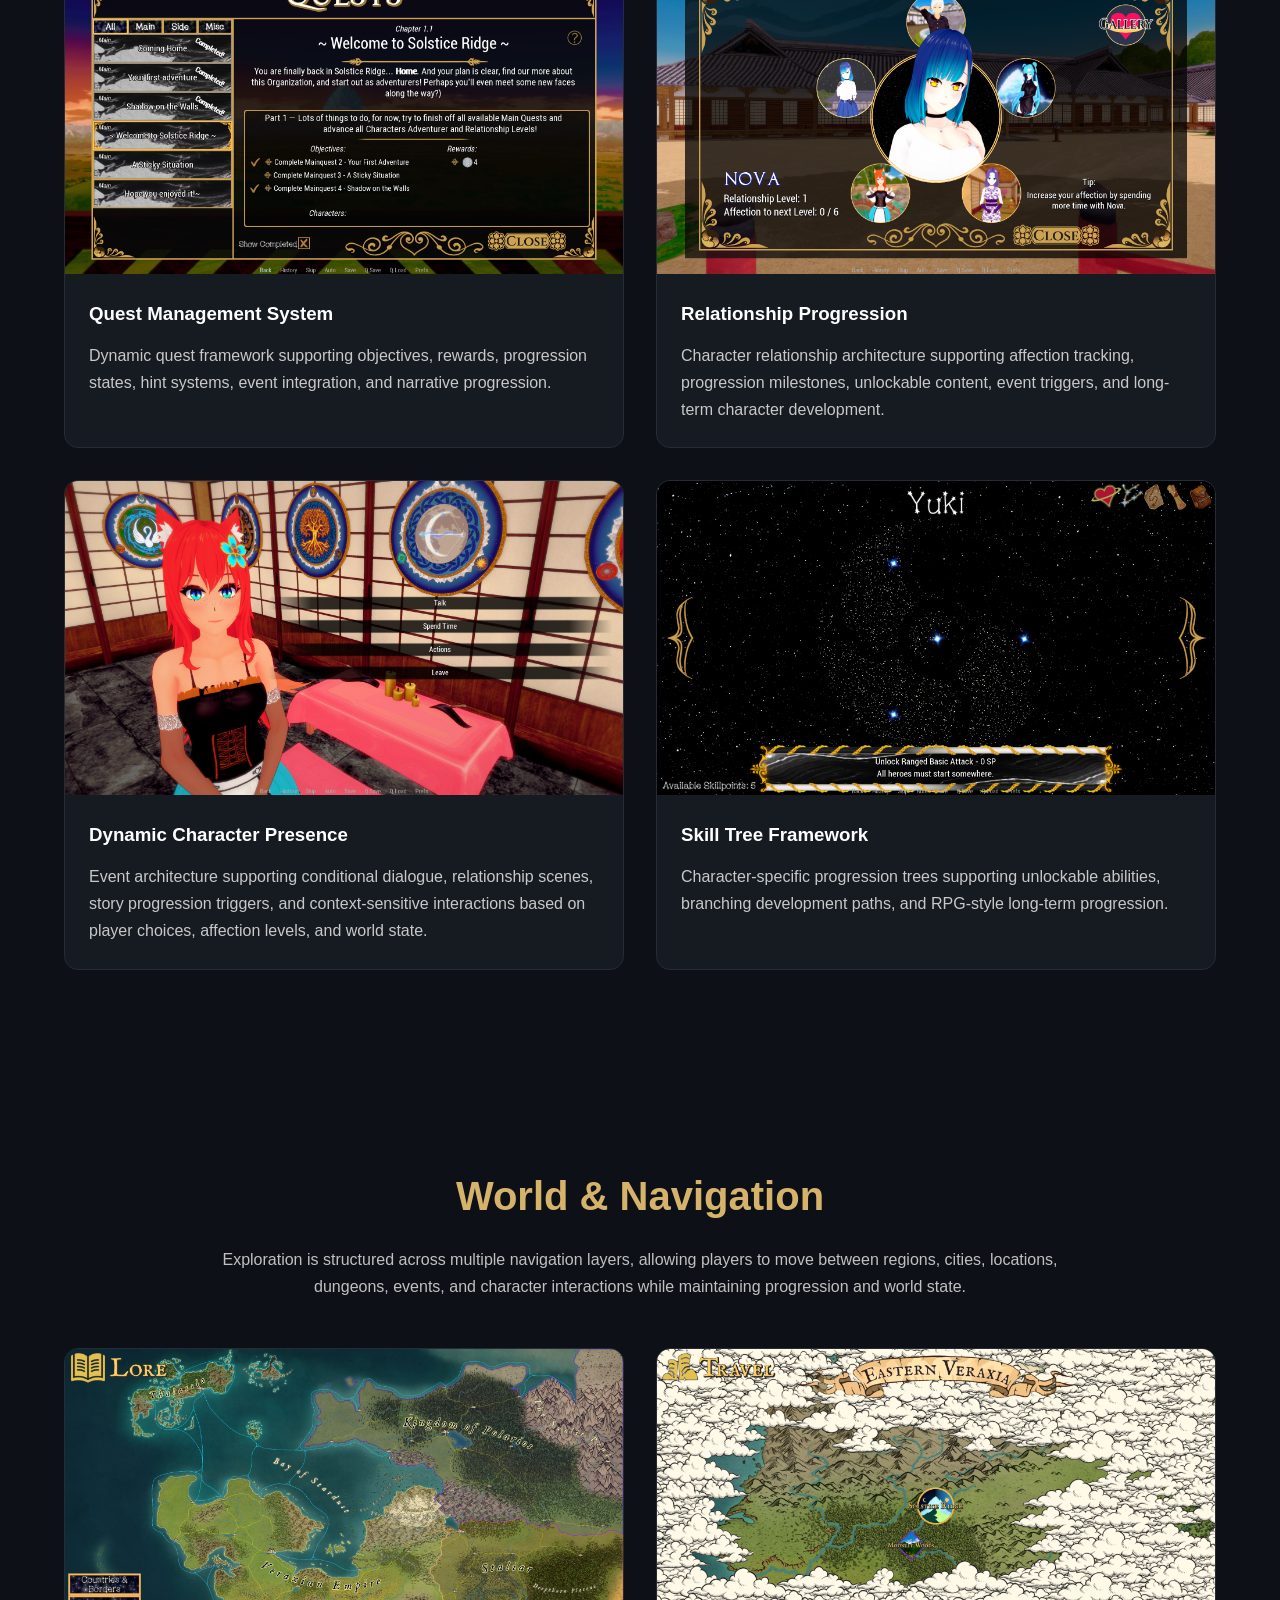
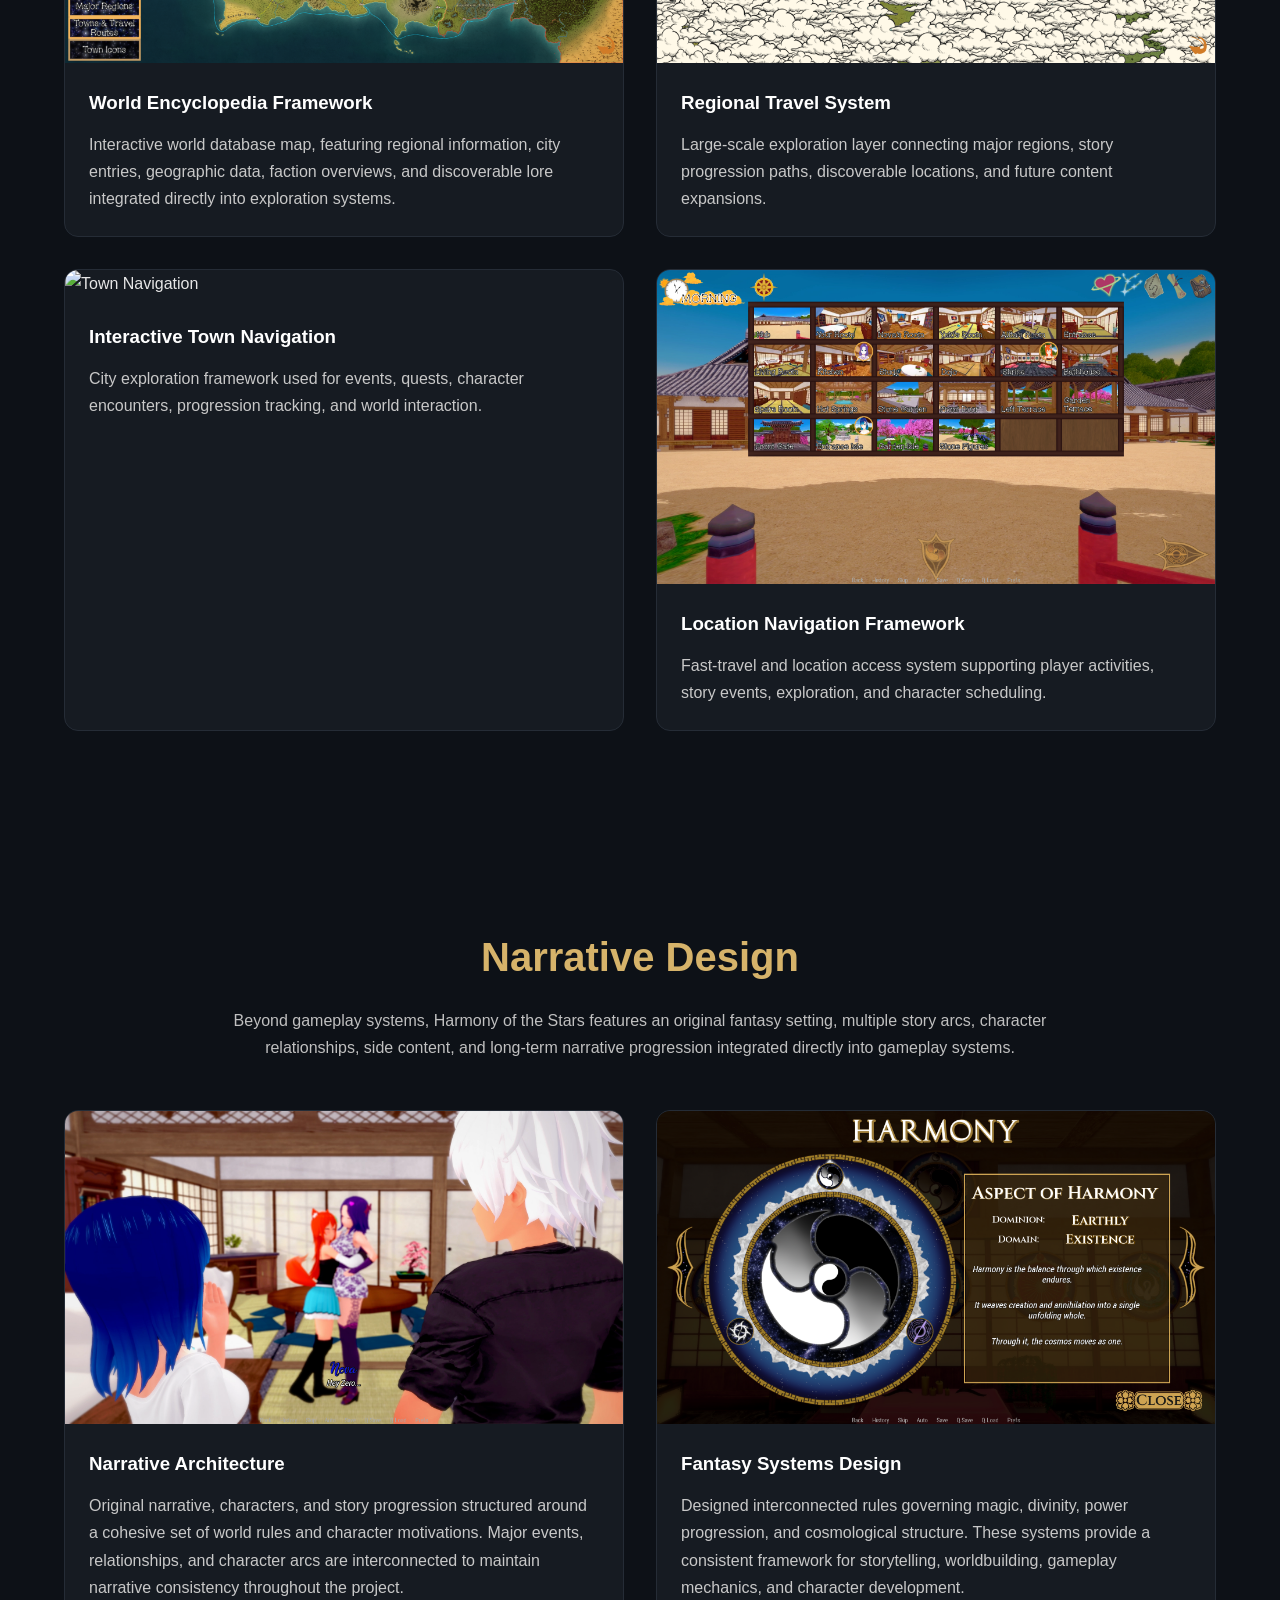
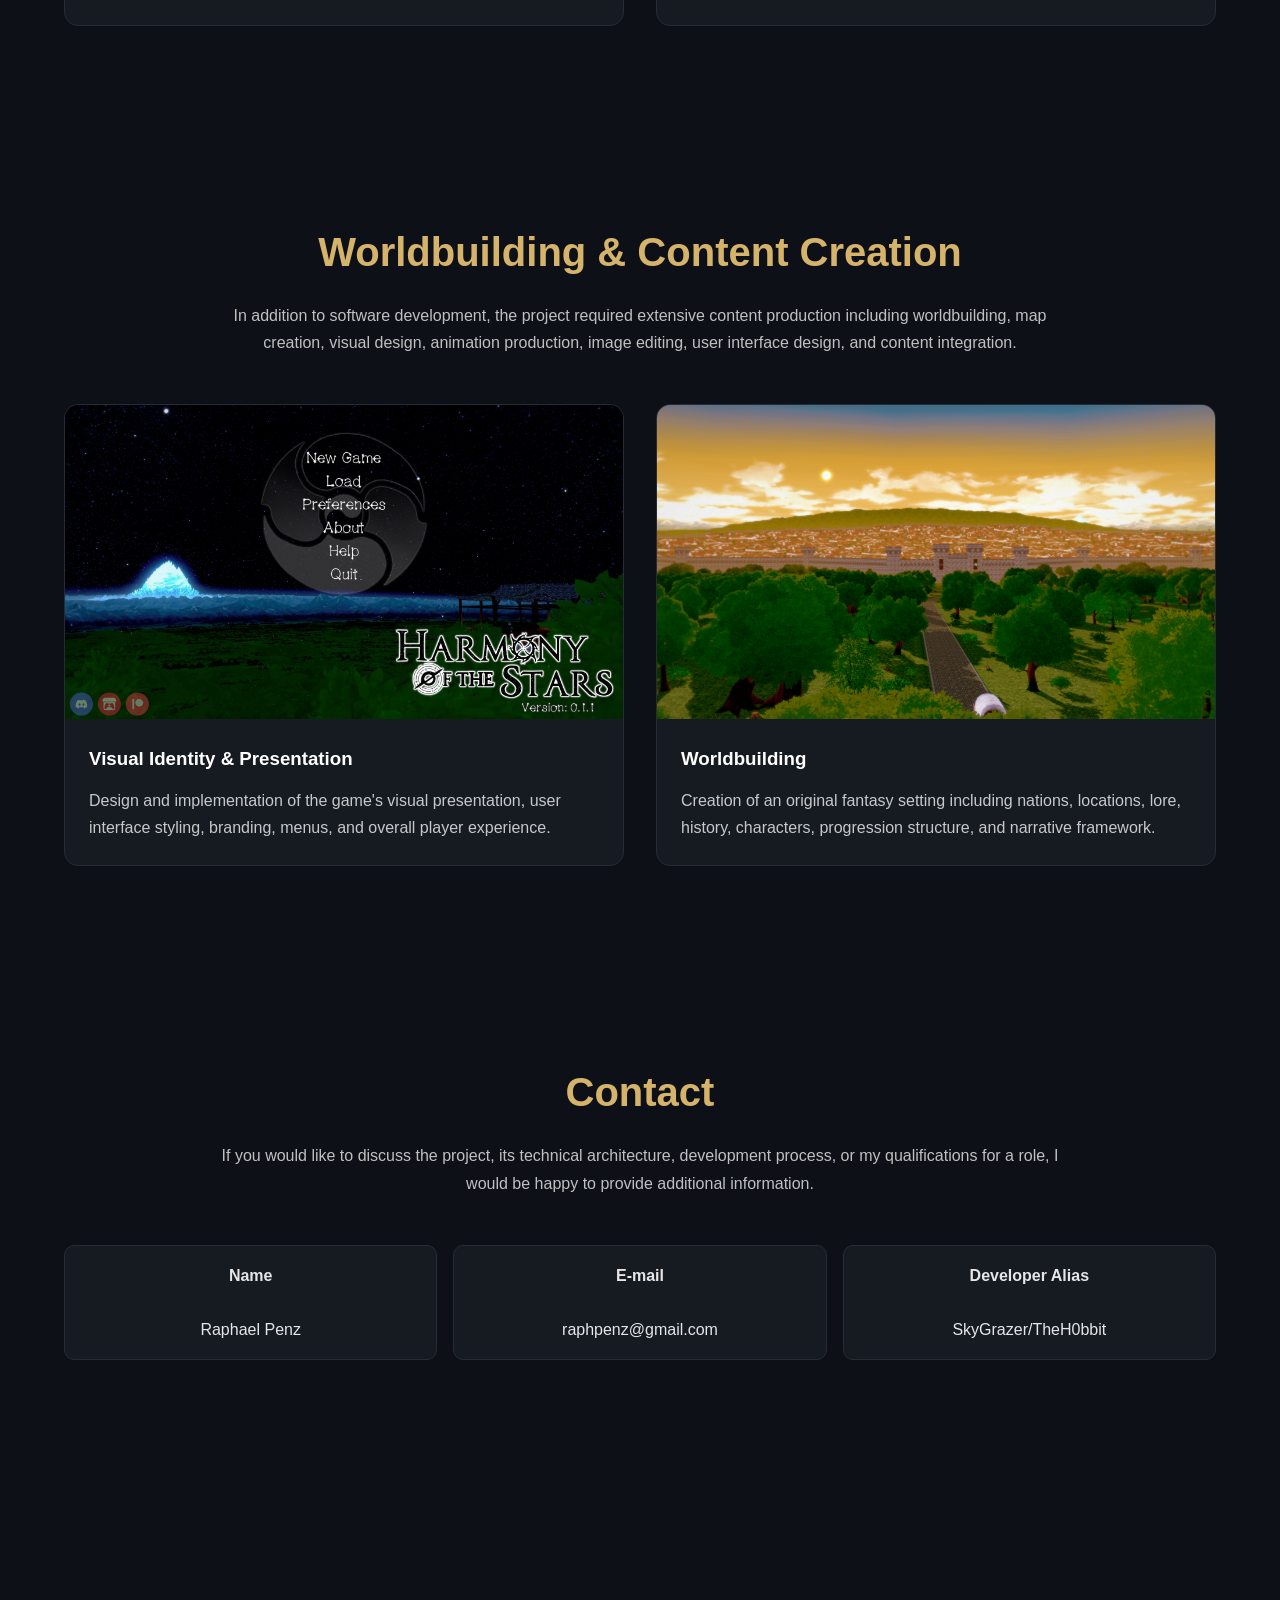
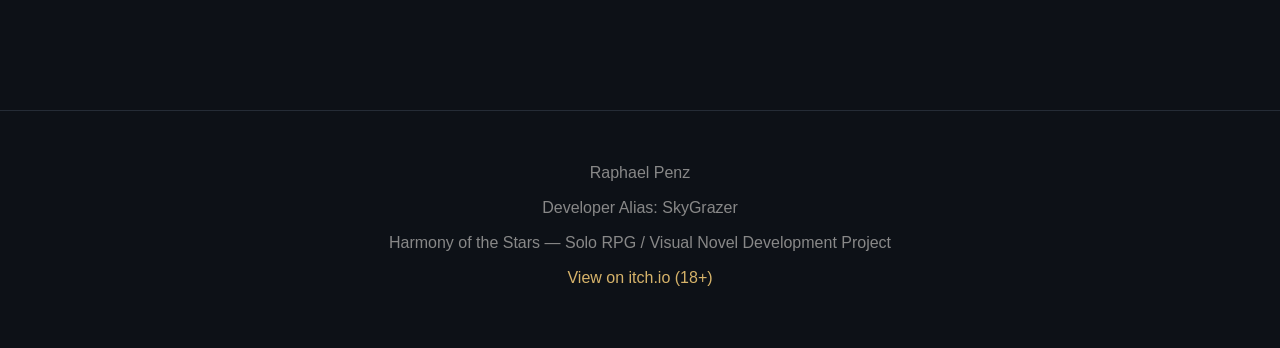
==== commit 46689de6: "minor bugfix added correct highlight spacing" ====
--- a/index.html
+++ b/index.html
@@ -616,18 +616,21 @@
 
         <div class="highlights">
 
-            <div class="highlight">
-                <strong>Name</strong><br>
+            <div class="highlight contact">
+                <strong>Name</strong>
+                <br>
                 Raphael Penz
             </div>
 
-            <div class="highlight">
-                <strong>E-mail</strong><br>
+            <div class="highlight contact">
+                <strong>E-mail</strong>
+                <br>
                 raphpenz@gmail.com
             </div>
 
-            <div class="highlight">
-                <strong>Developer Alias</strong><br>
+            <div class="highlight contact">
+                <strong>Developer Alias</strong>
+                <br>
                 SkyGrazer/TheH0bbit
             </div>
 
--- a/style.css
+++ b/style.css
@@ -214,6 +214,13 @@
     transition: 0.25s ease;
 }
 
+.highlight.contact {
+    display: flex;
+    flex-direction: column;
+    justify-content: center;
+    align-items: center;
+}
+
 .highlight:hover {
     border-color: #d6b36a;
     transform: translateY(-3px);
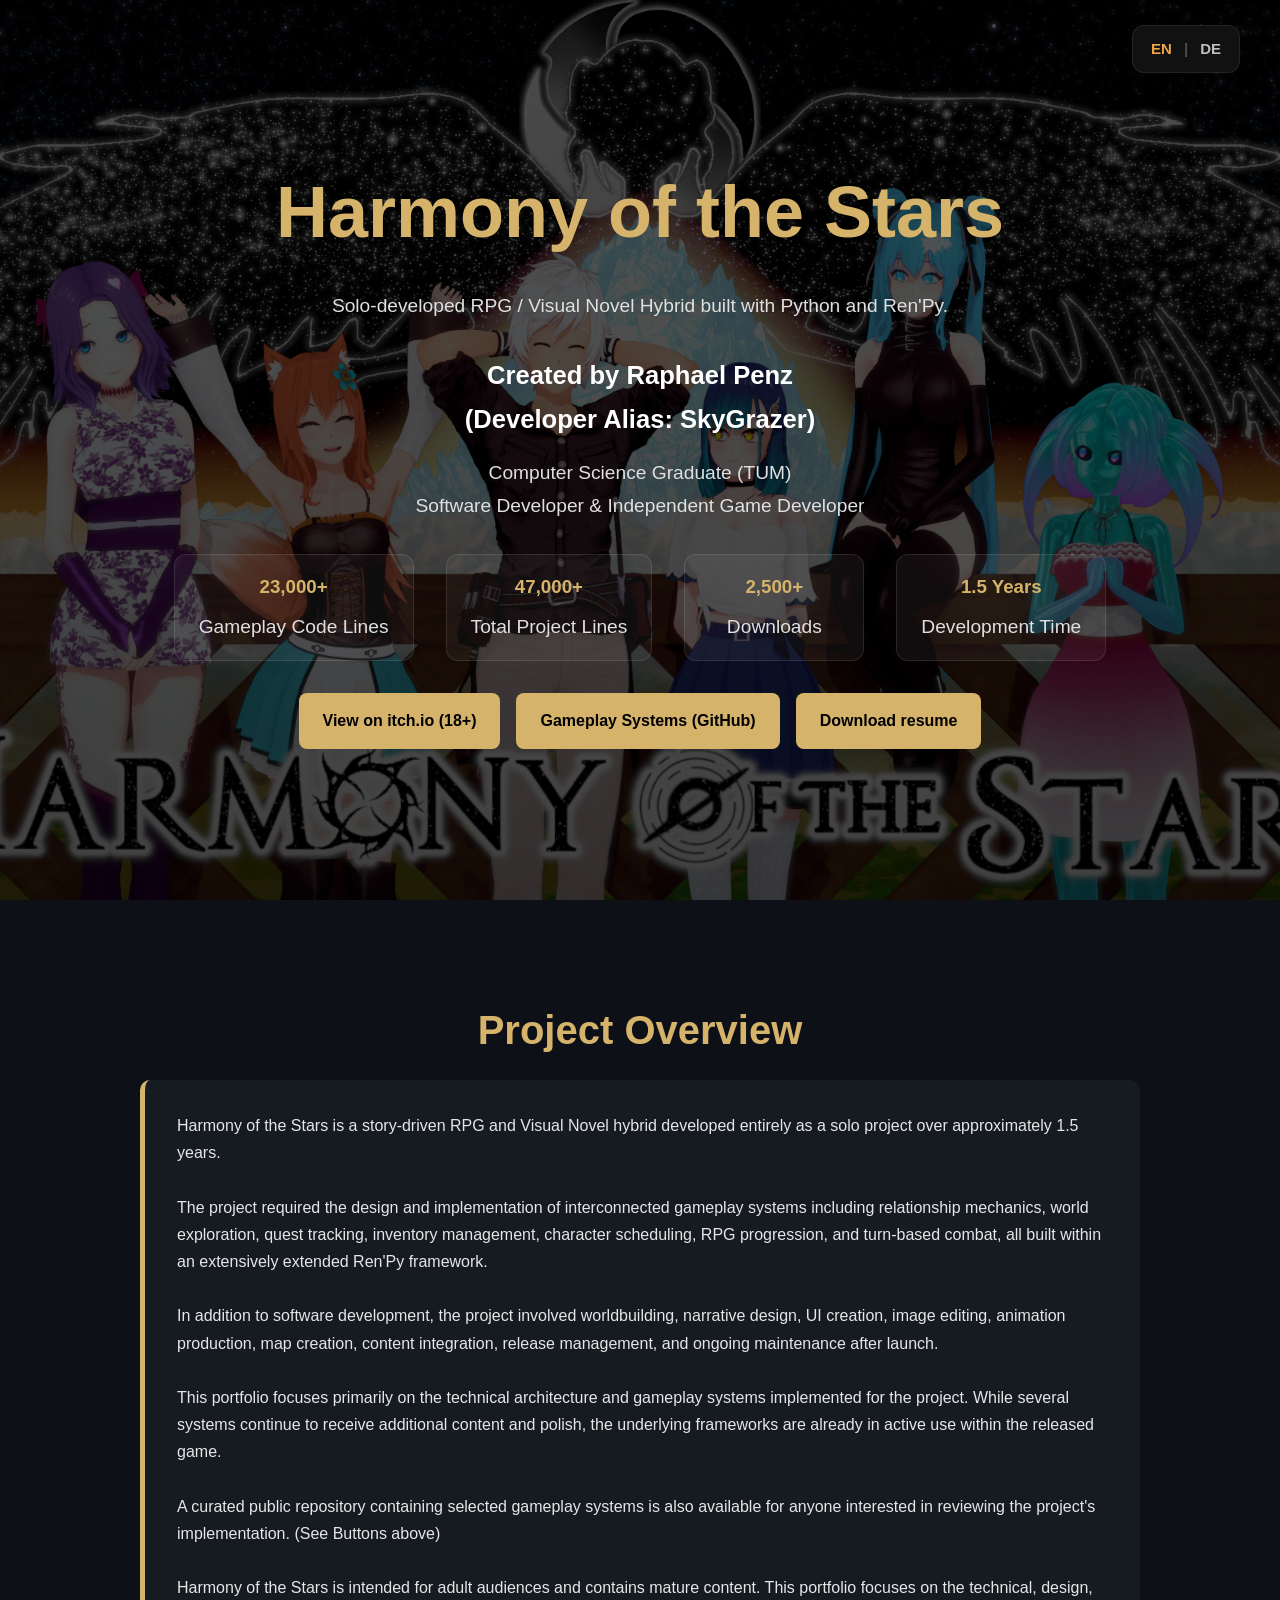
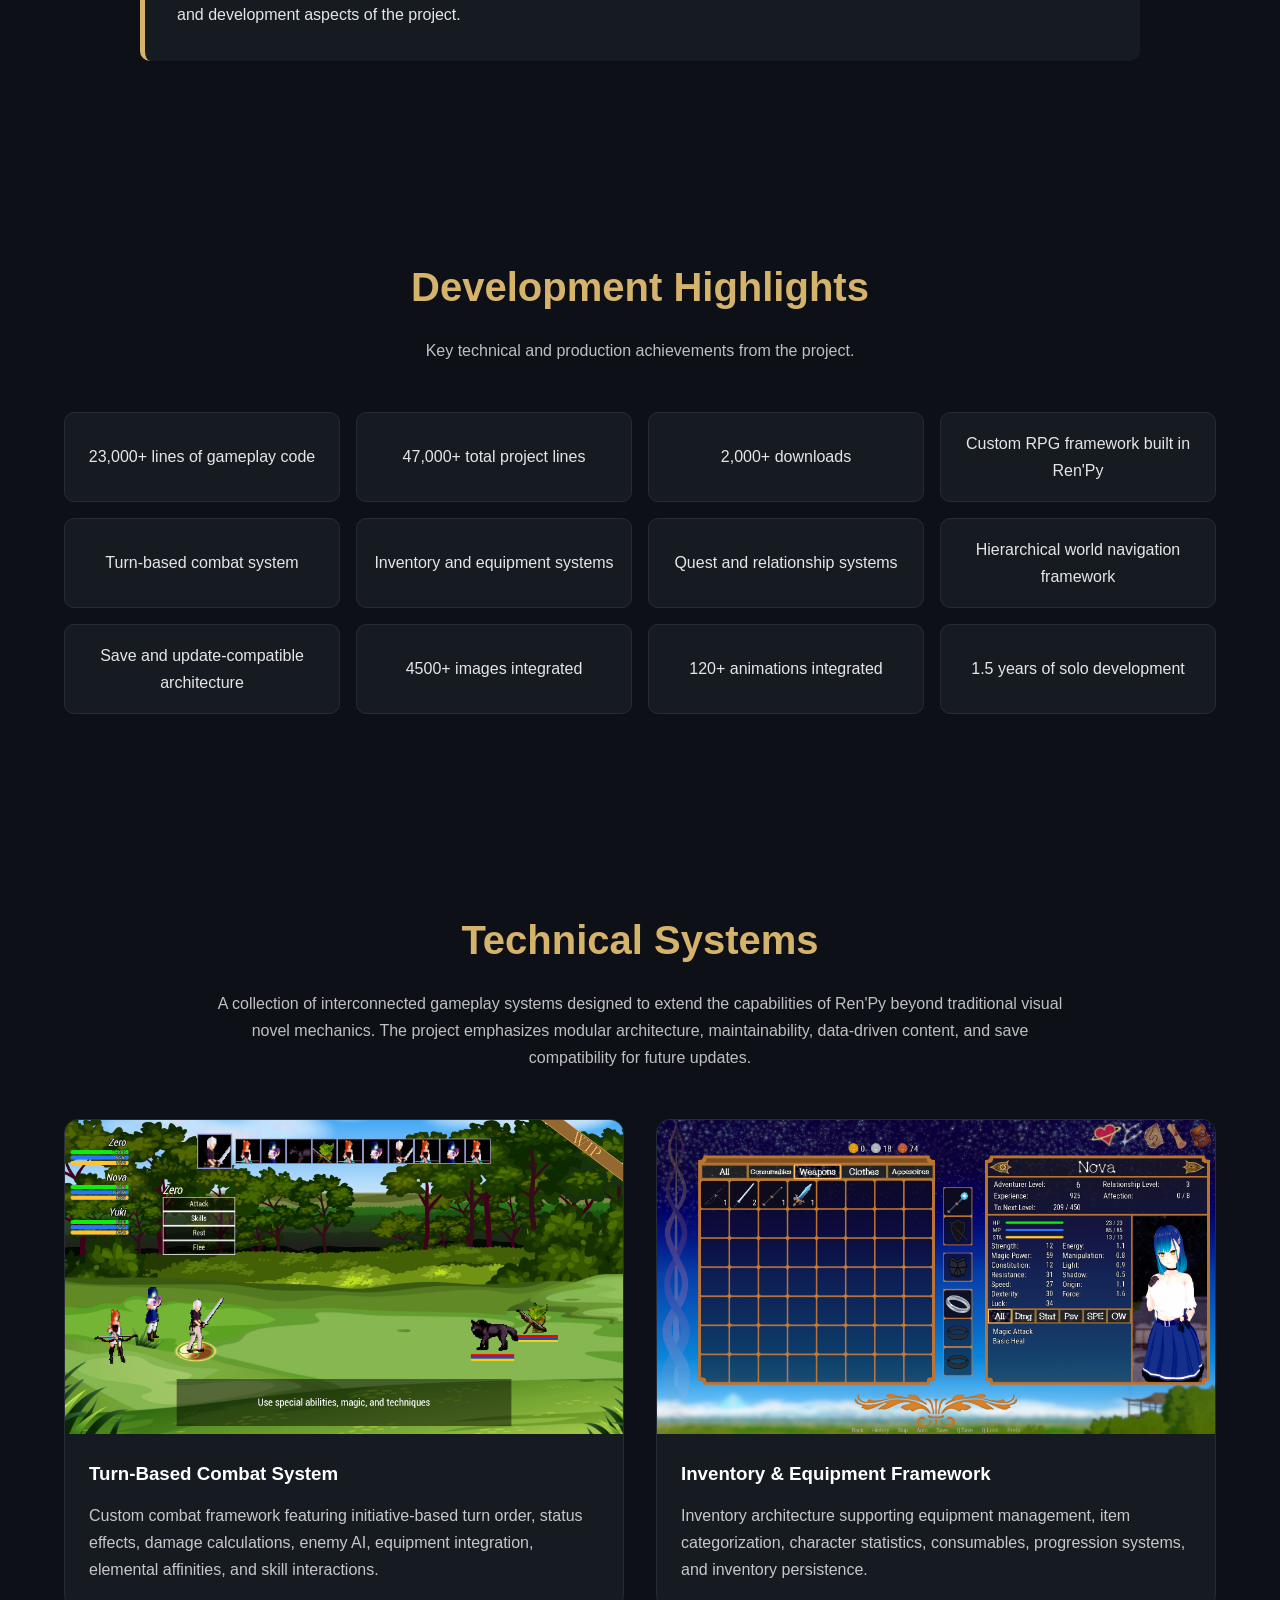
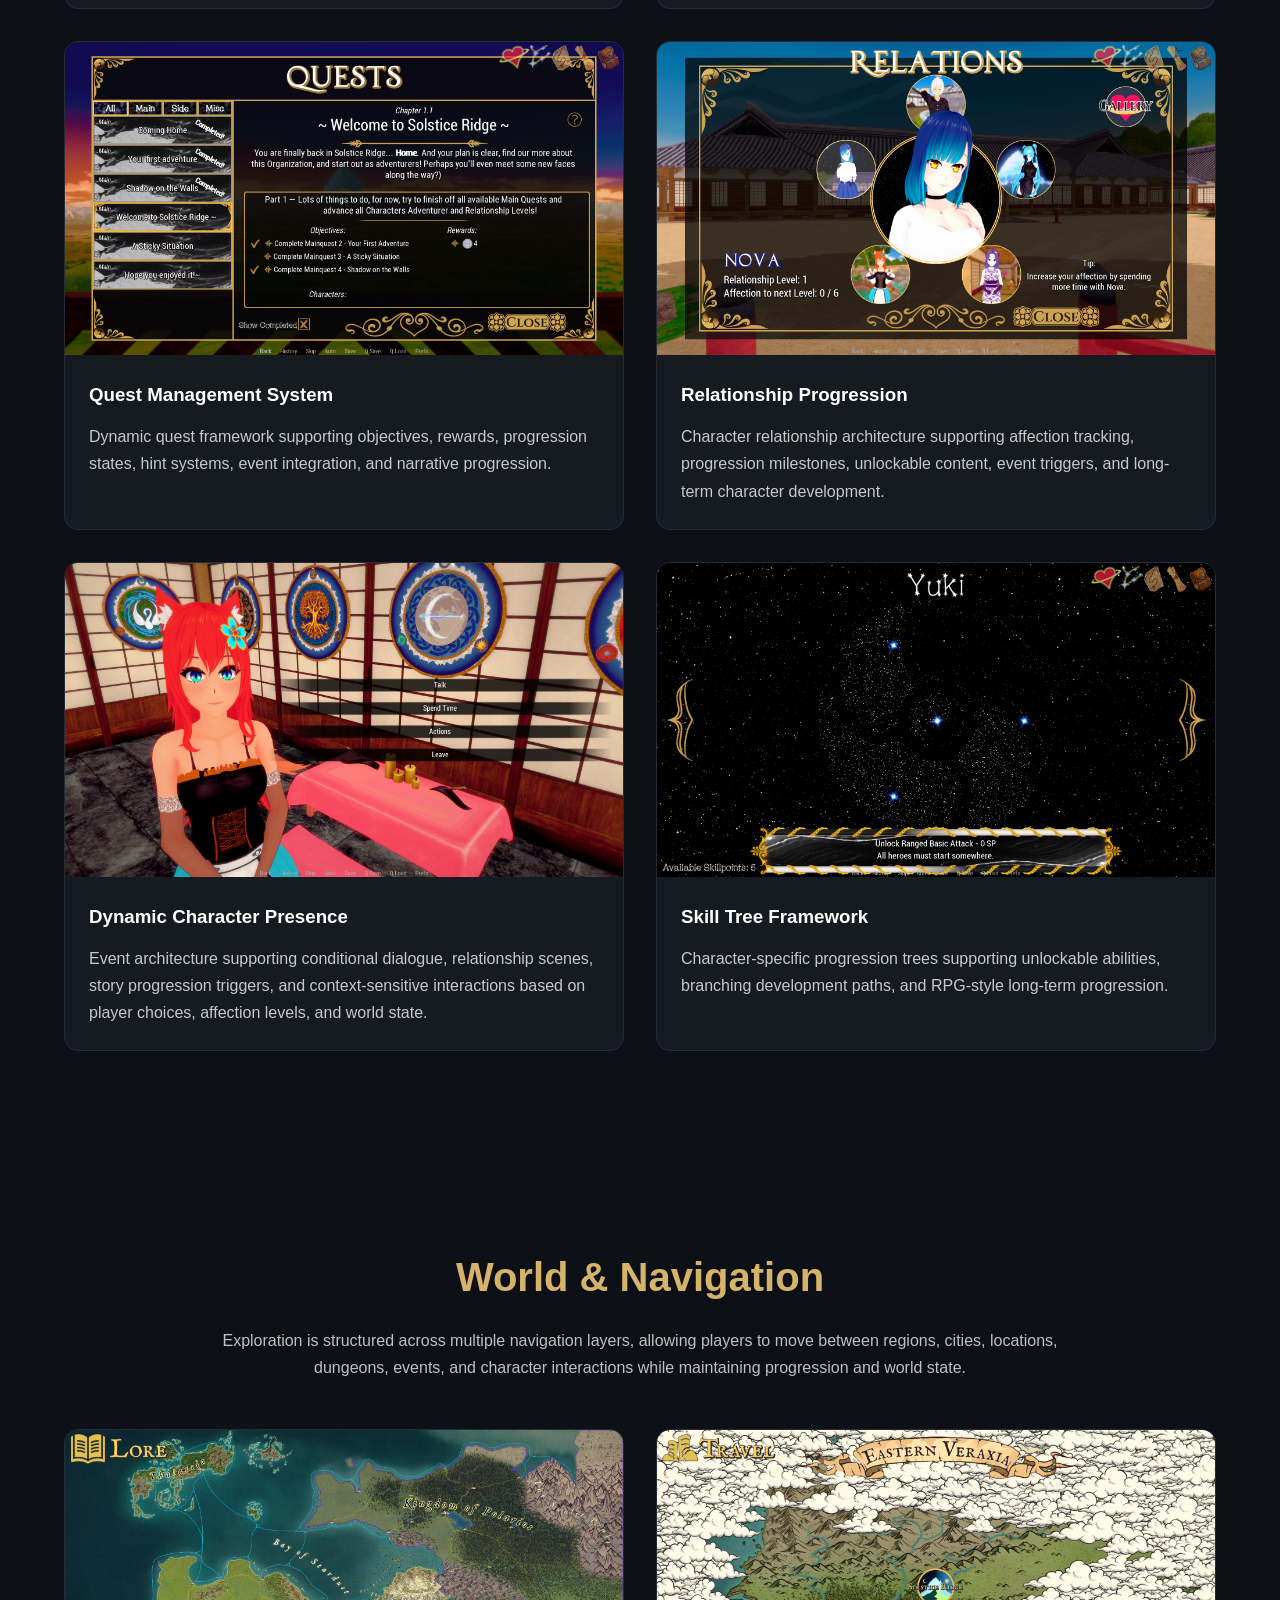
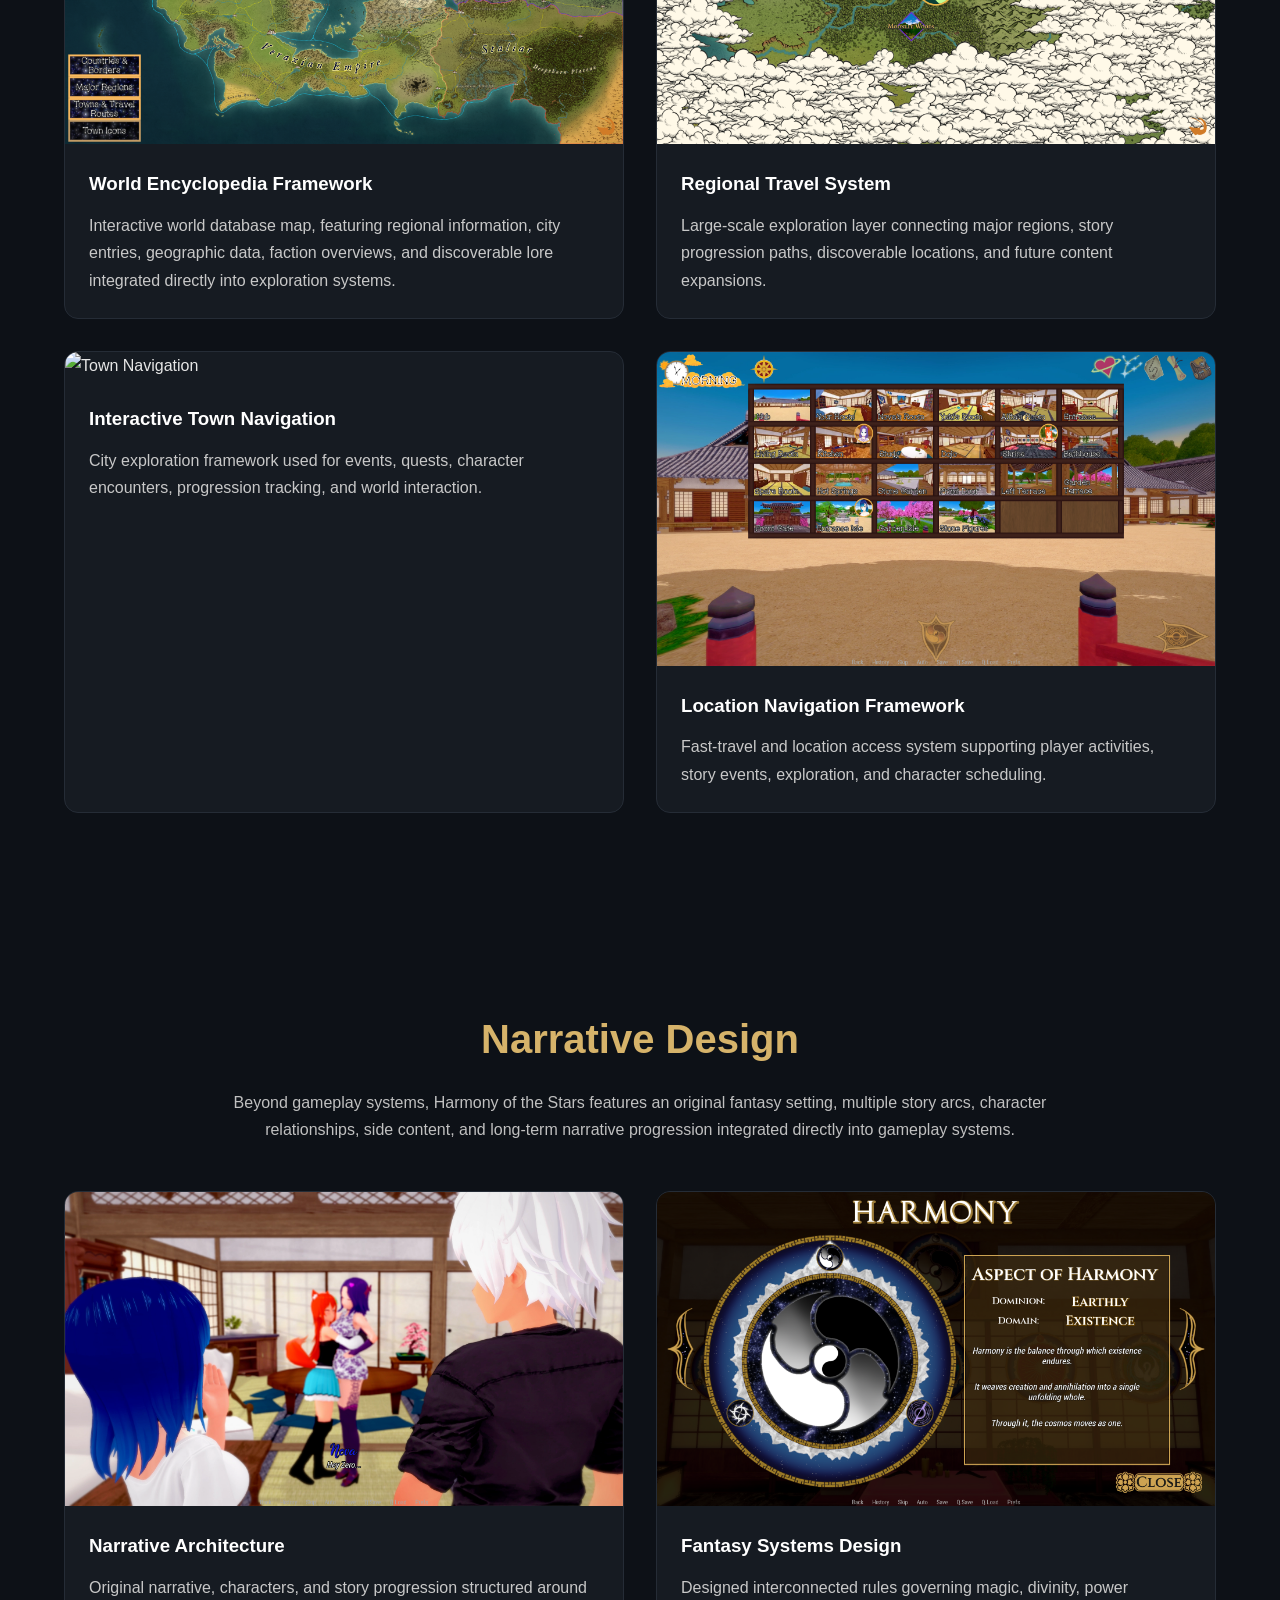
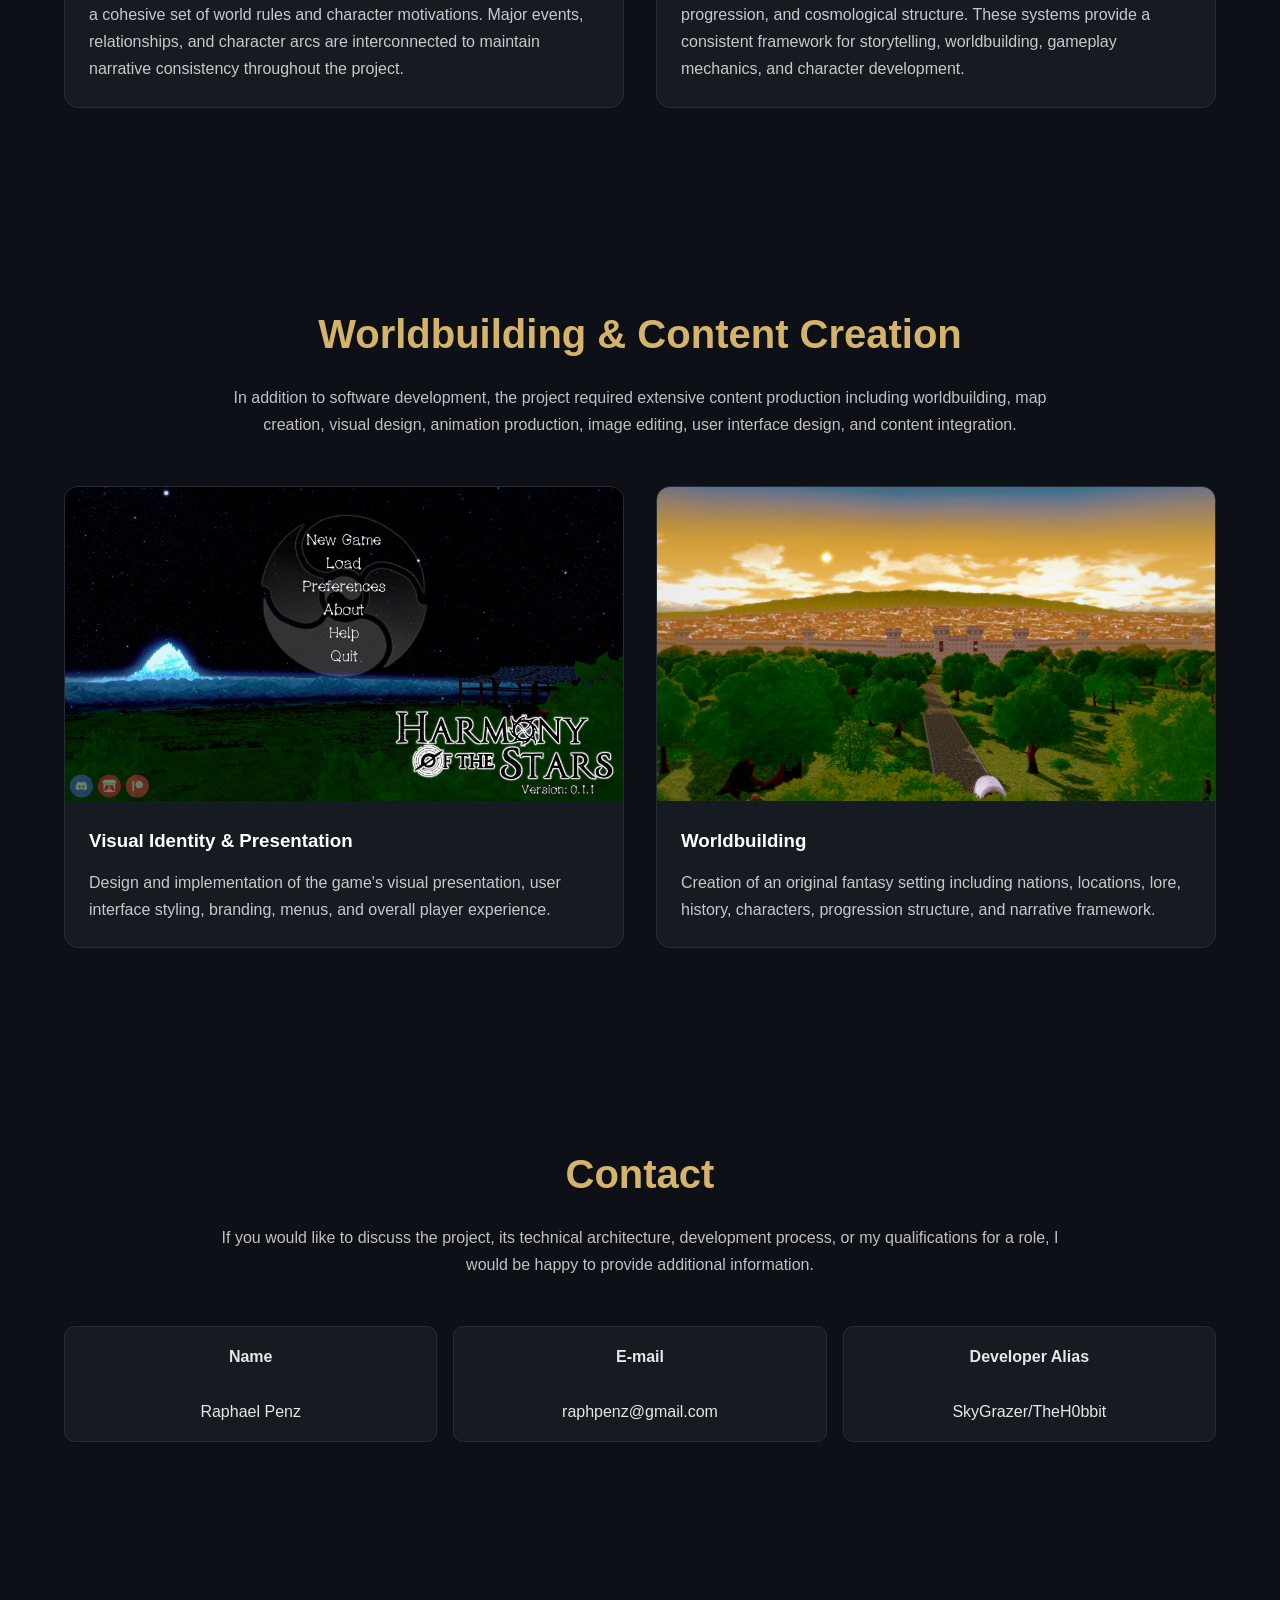
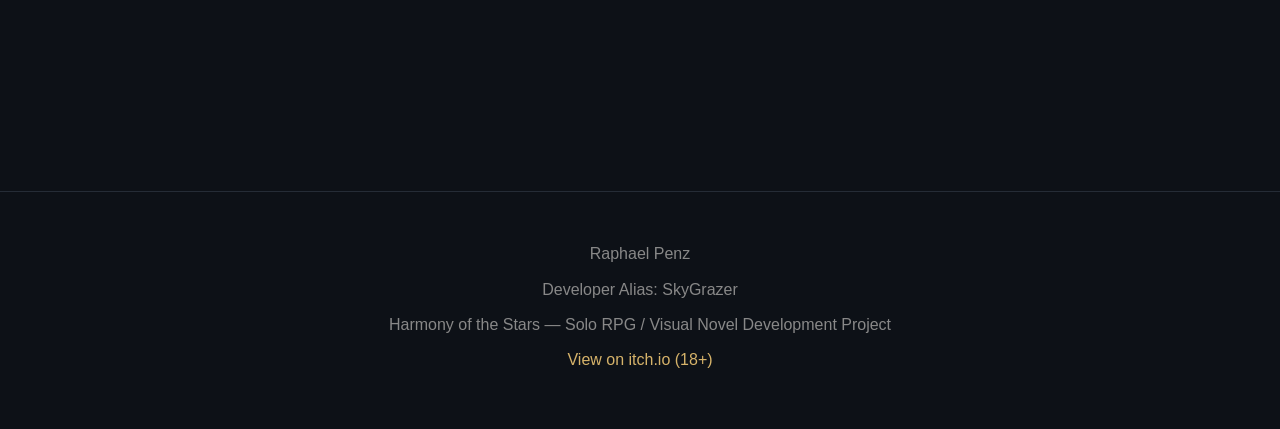
==== commit 8abb6b56: "added link to Github samples added links, small updates" ====
--- a/index.html
+++ b/index.html
@@ -127,6 +127,13 @@
 
             </a>
 
+            <a href="https://github.com/TheH0bbit/harmony-of-the-stars-code-samples#"
+               target="_blank"
+               class="button">
+
+               Gameplay Systems (GitHub)
+
+            </a>
             <a href="RaphaelPenz_CV_en.pdf"
                class="button">
 
@@ -182,6 +189,12 @@
                 systems implemented for the project. While several systems continue to receive
                 additional content and polish, the underlying frameworks are already in active
                 use within the released game.
+            </p>
+
+            <br>
+
+            <p>
+                A curated public repository containing selected gameplay systems is also available for anyone interested in reviewing the project's implementation. (See Buttons above)
             </p>
 
             <br>
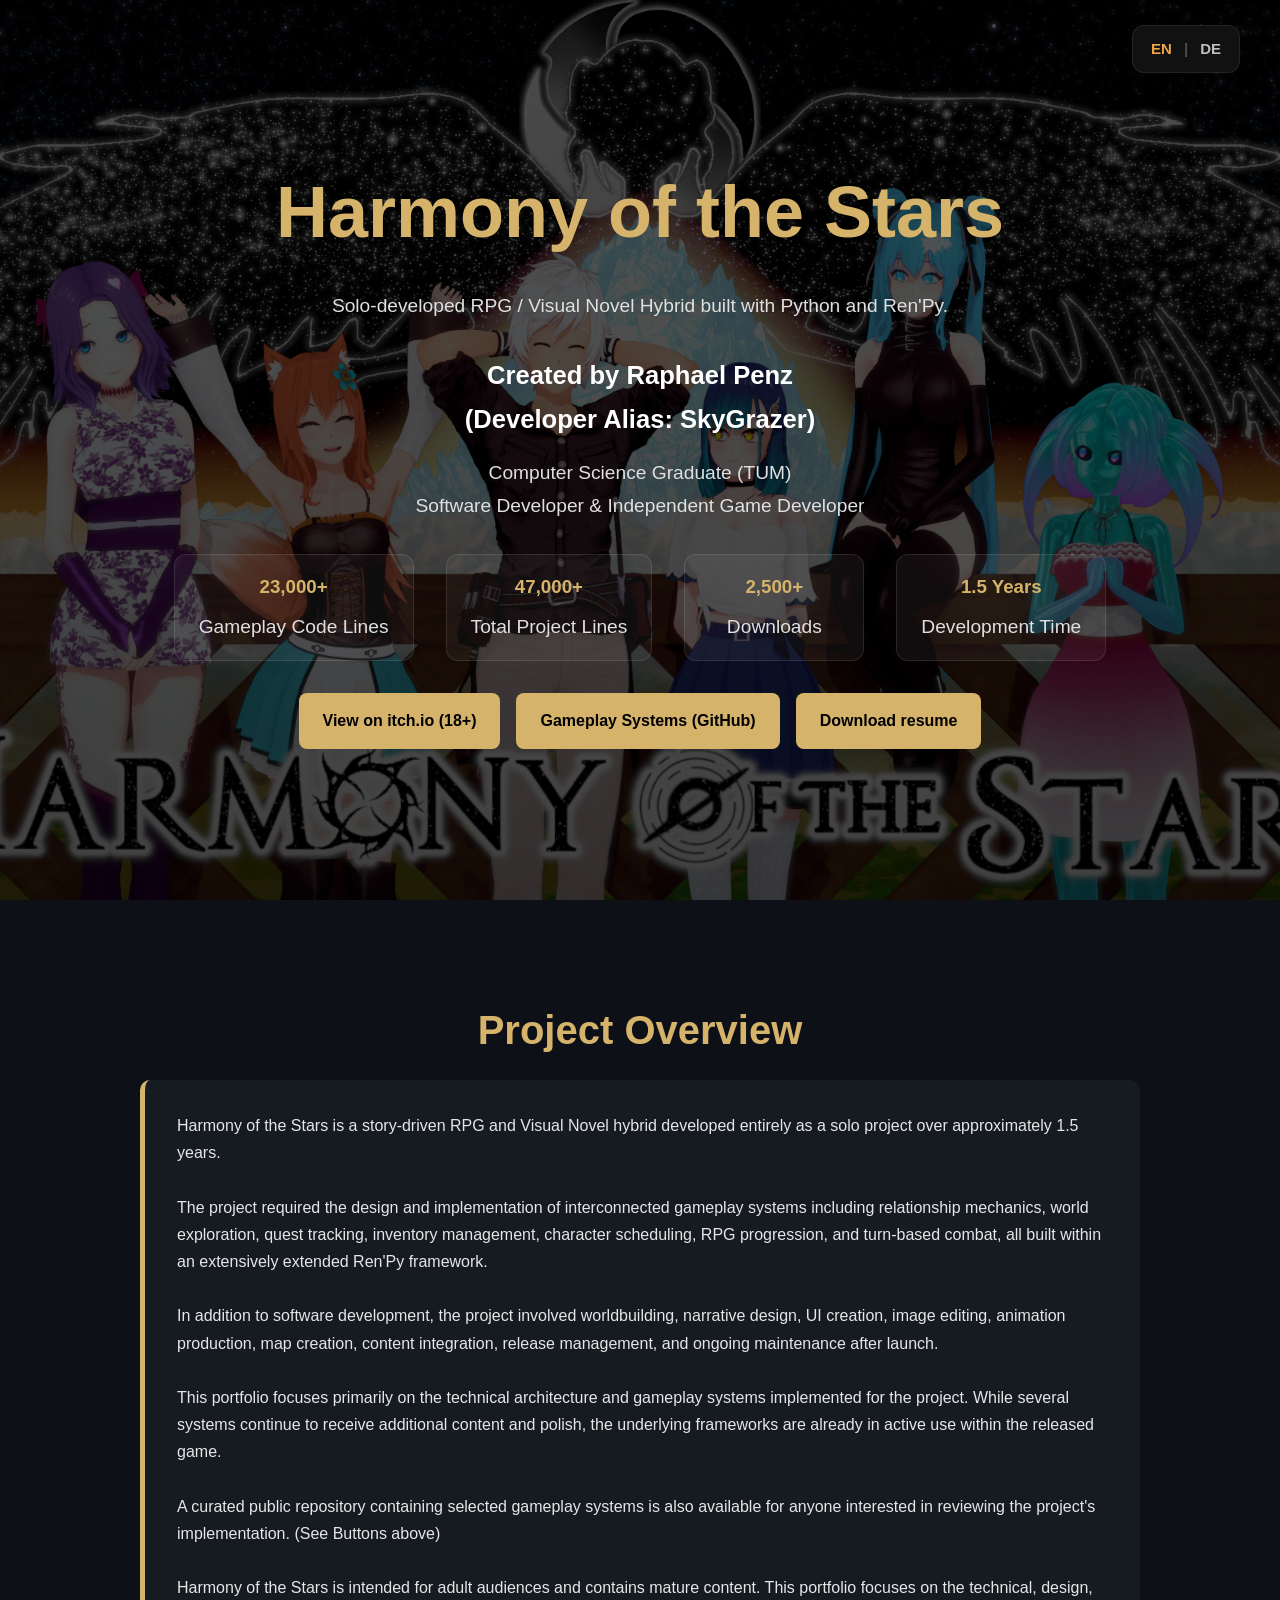
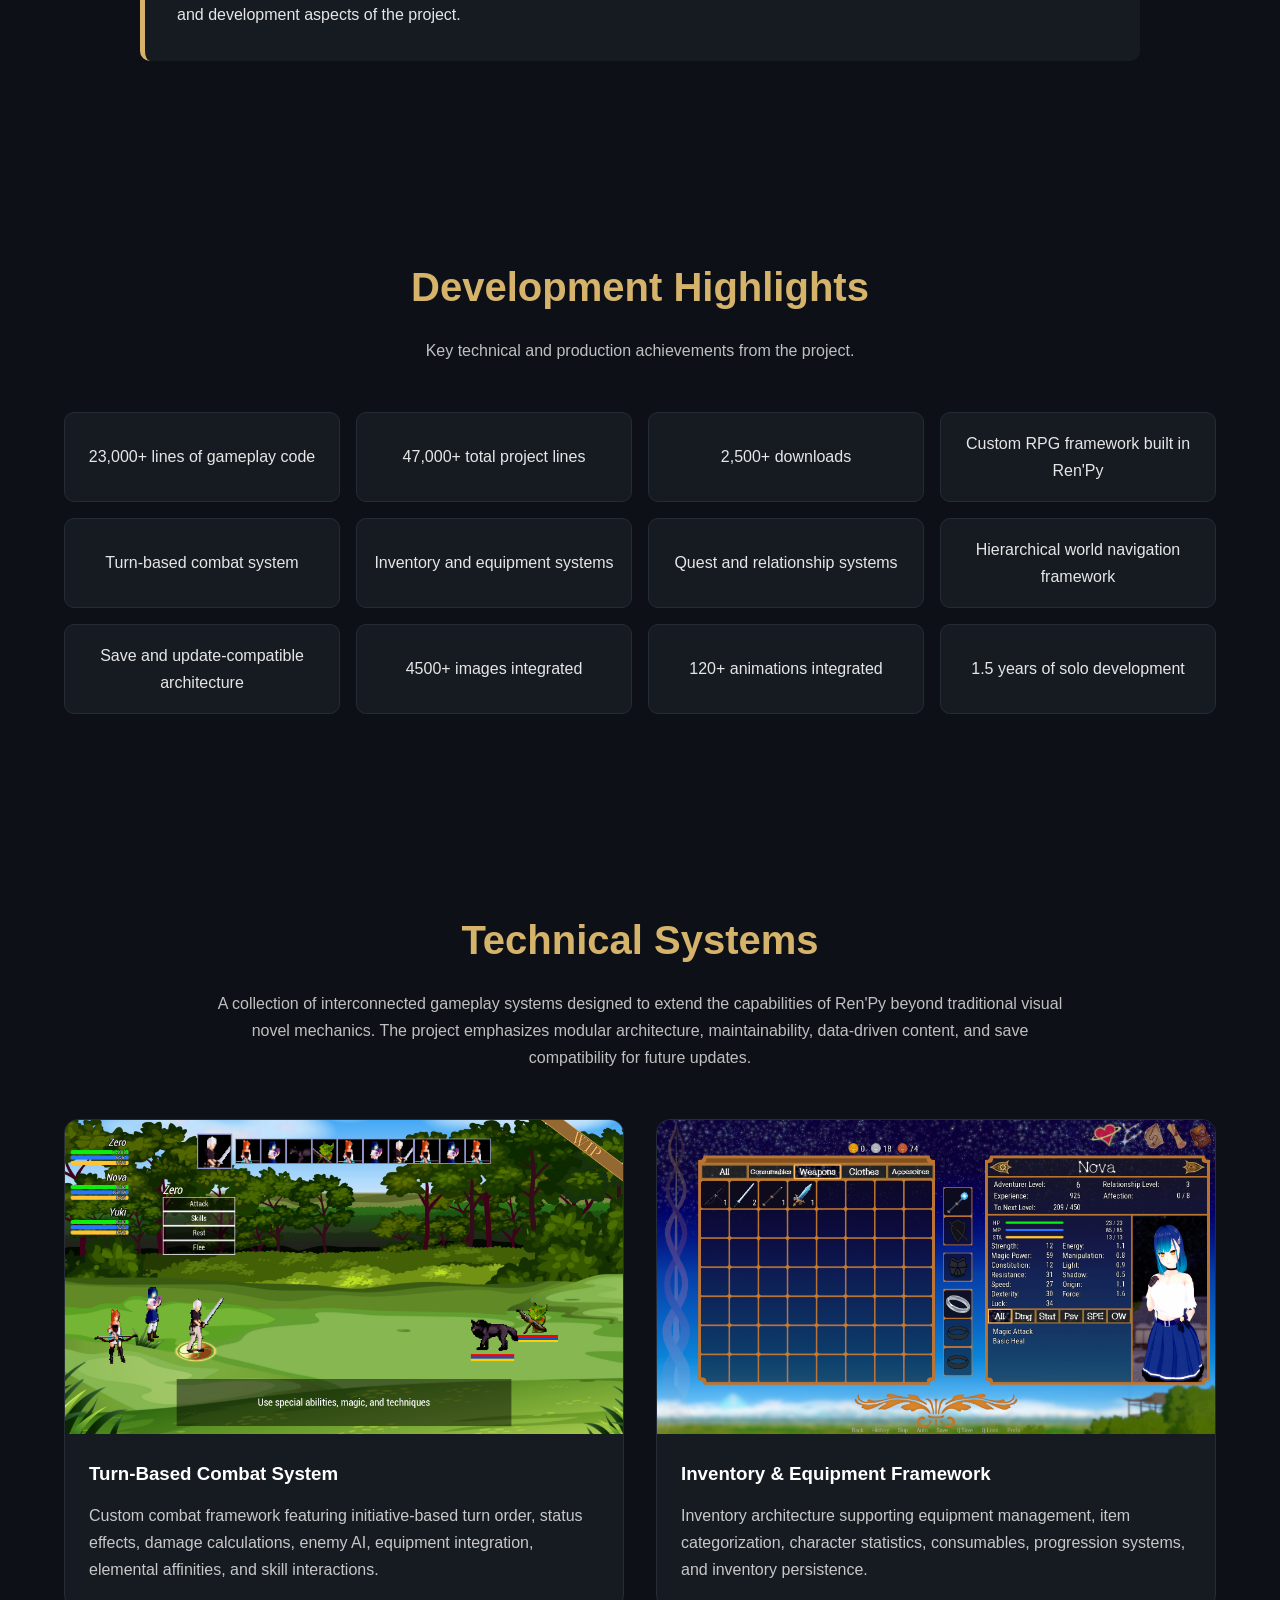
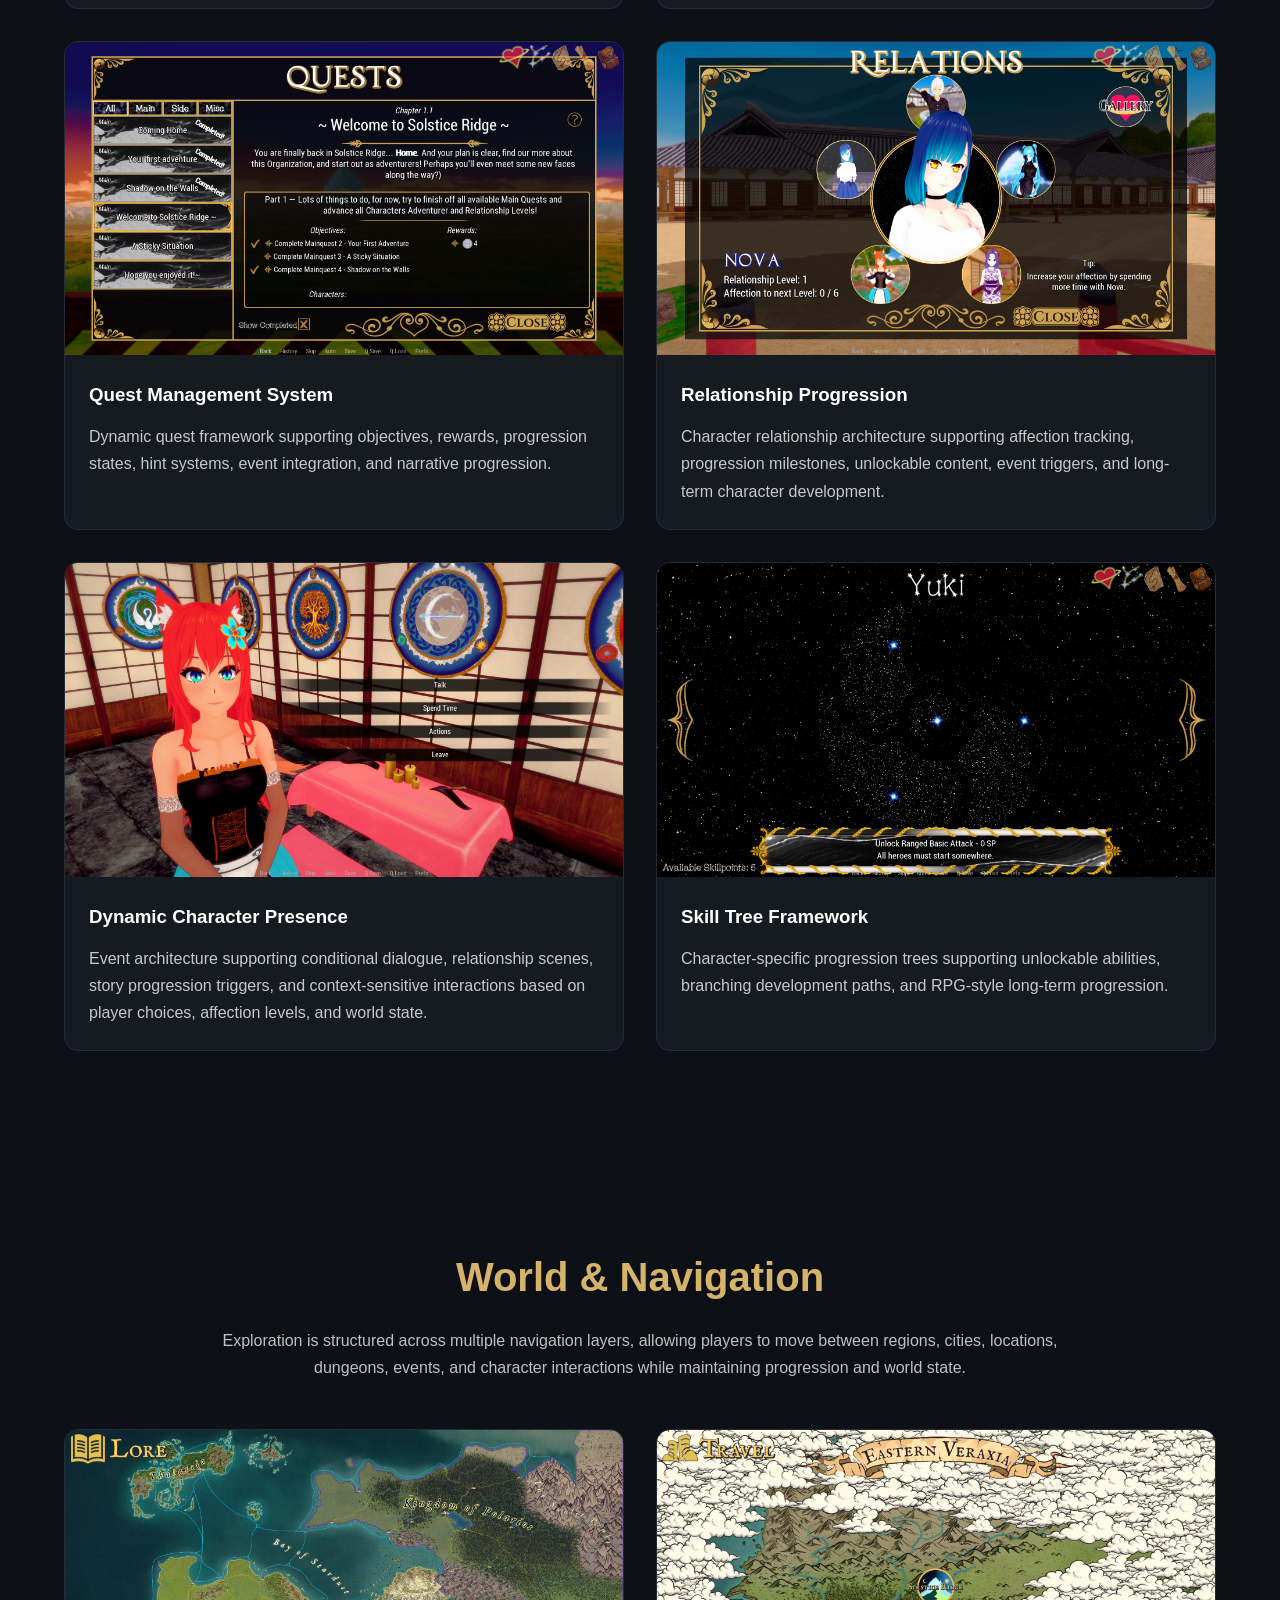
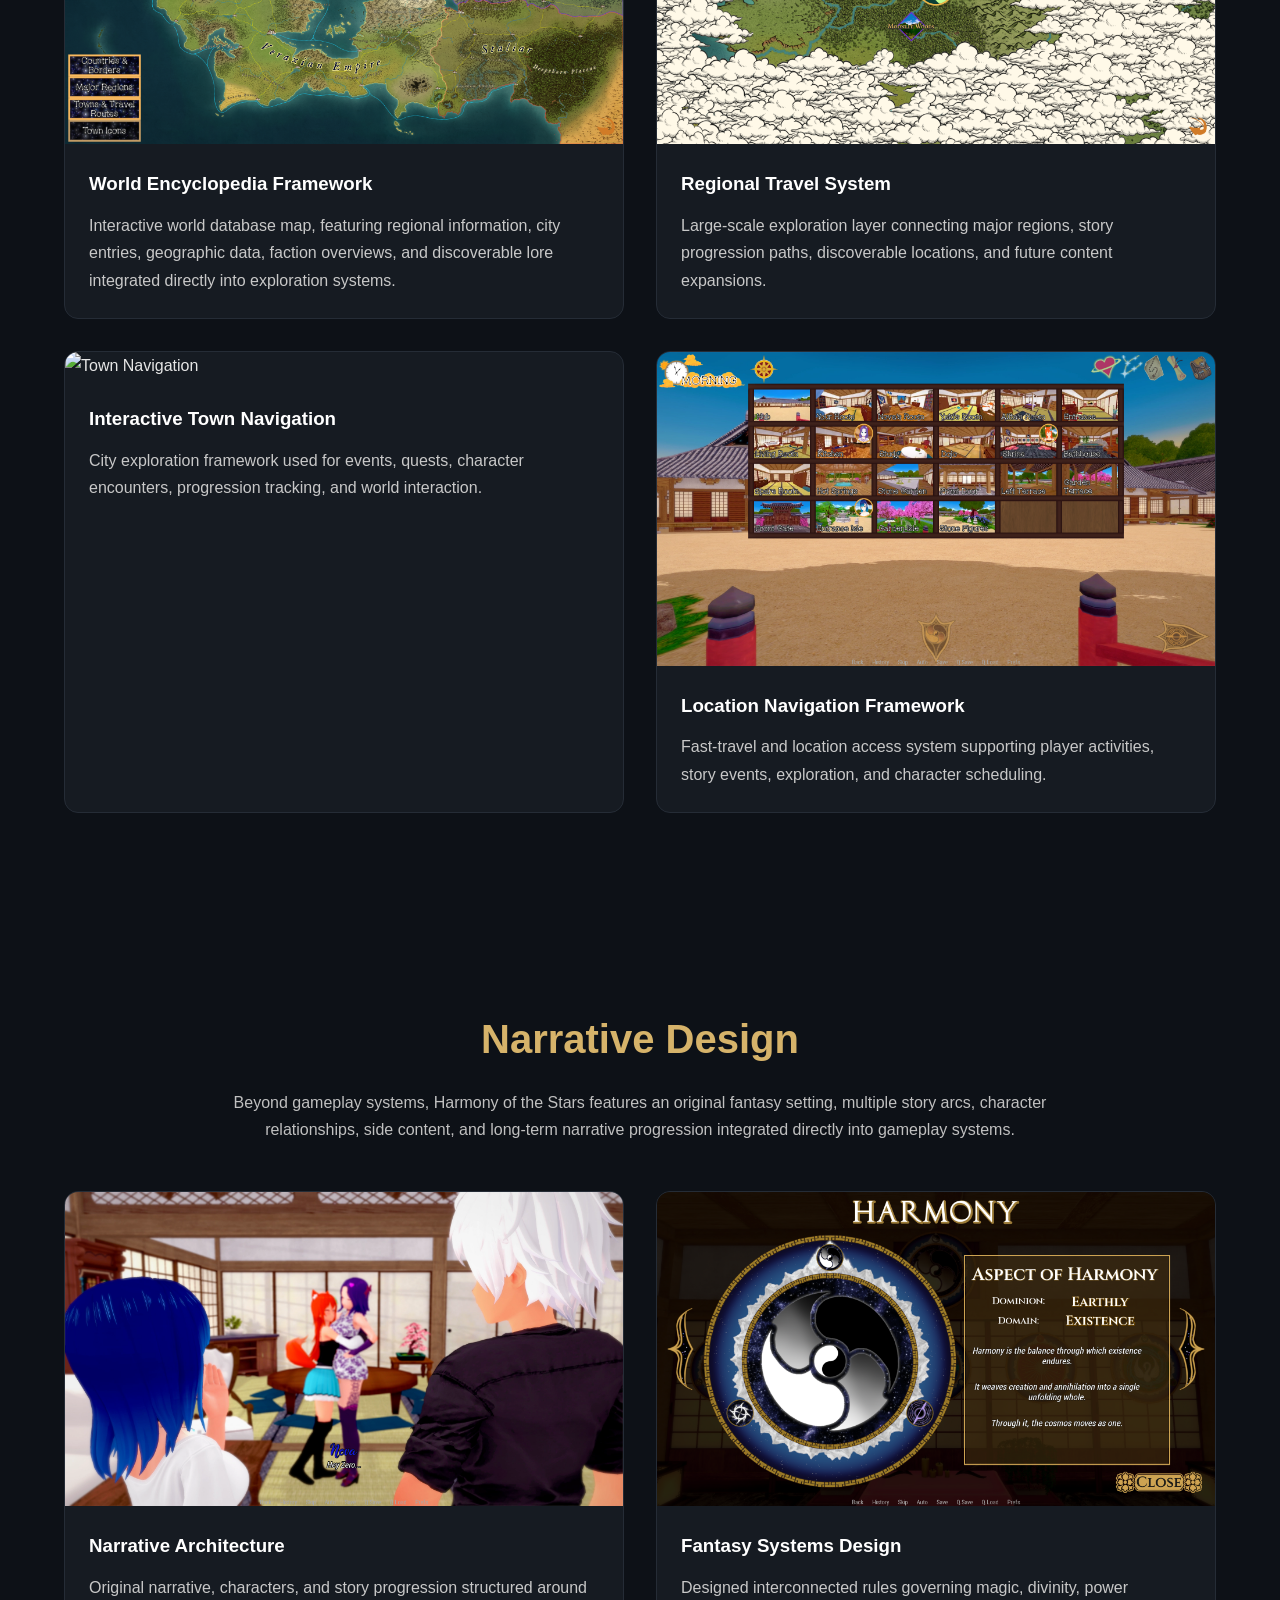
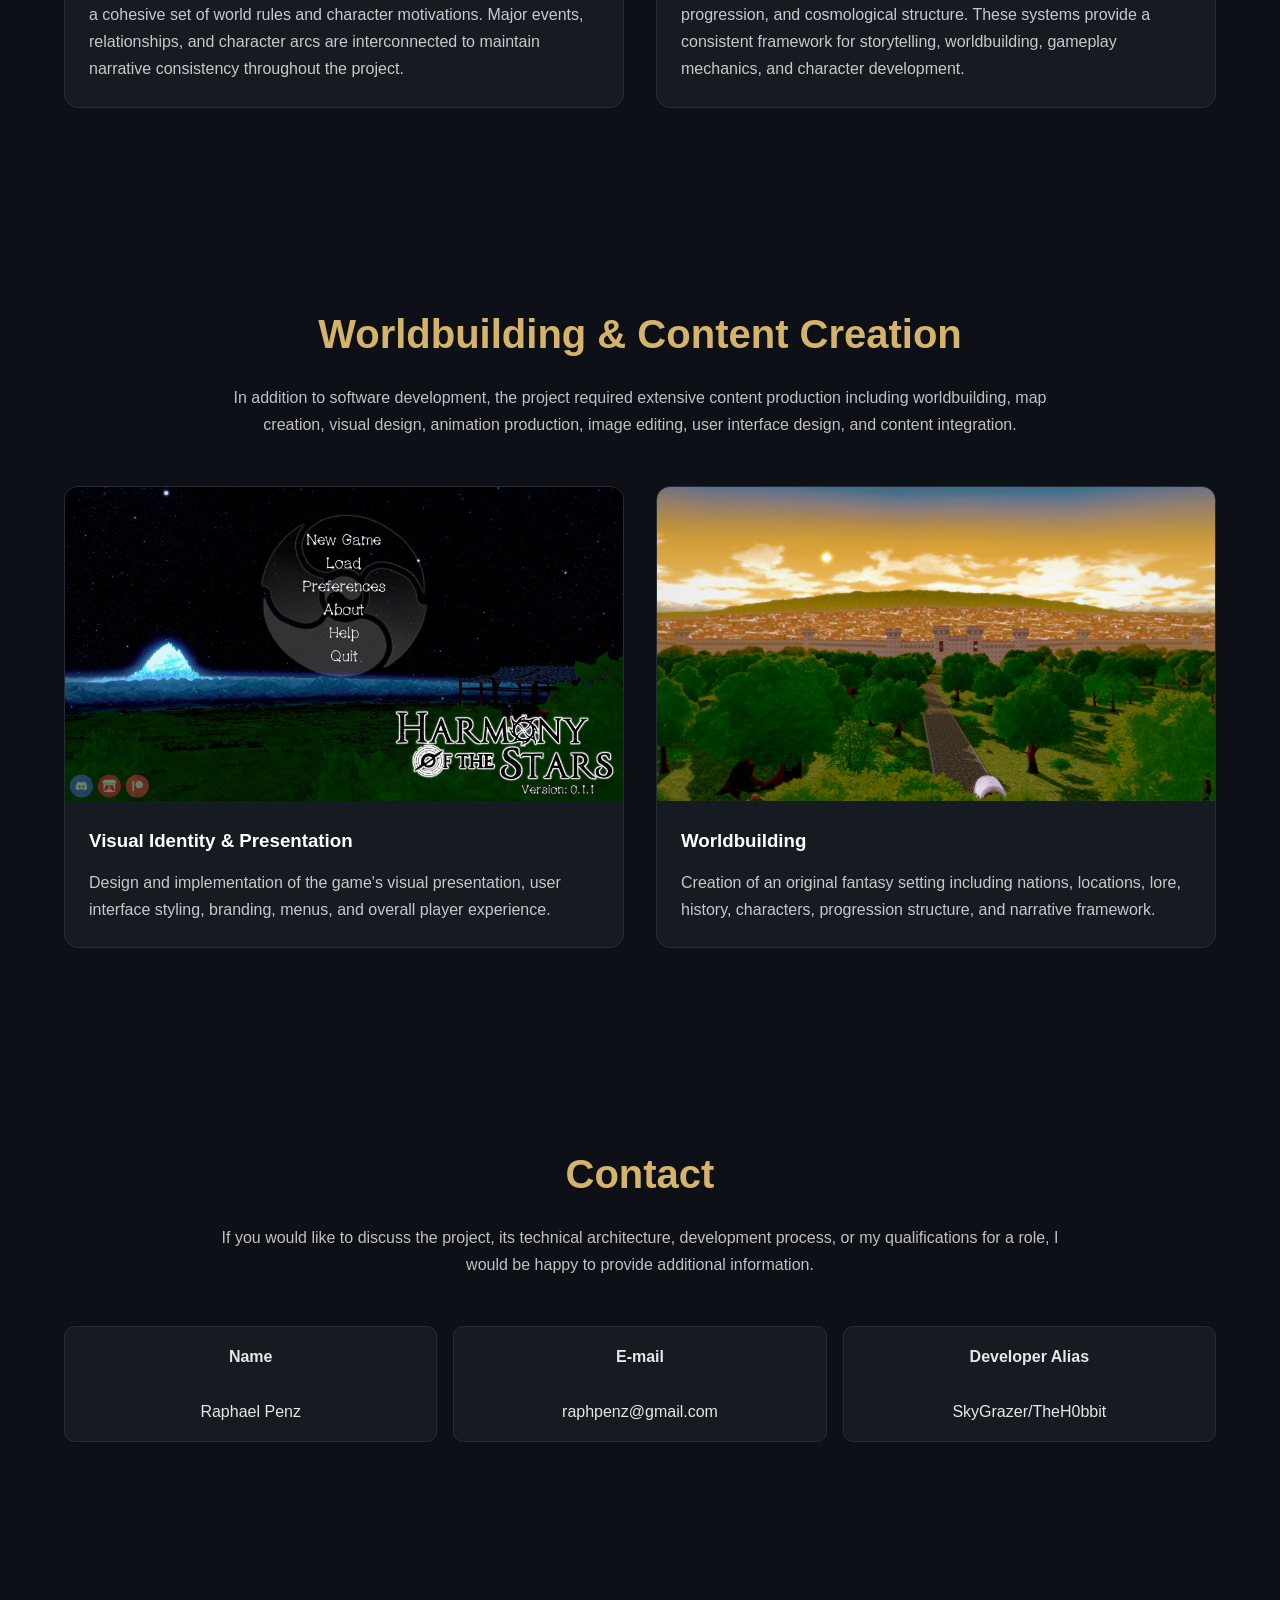
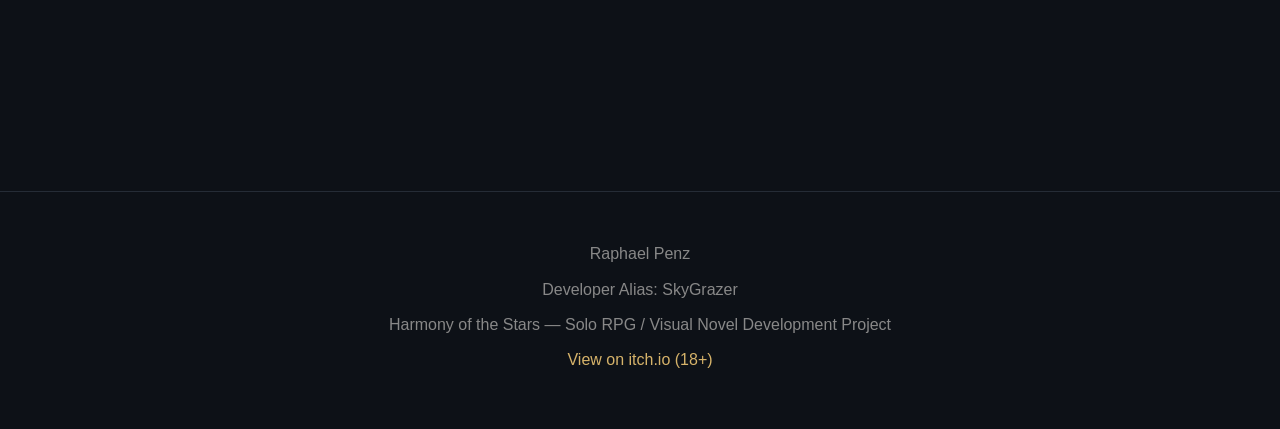
==== commit 3b22f07e: "Updated Resume Updated Resumes, small typo fix" ====
--- a/index.html
+++ b/index.html
@@ -231,7 +231,7 @@
 
             <div class="highlight">47,000+ total project lines</div>
 
-            <div class="highlight">2,000+ downloads</div>
+            <div class="highlight">2,500+ downloads</div>
 
             <div class="highlight">Custom RPG framework built in Ren'Py</div>
 
